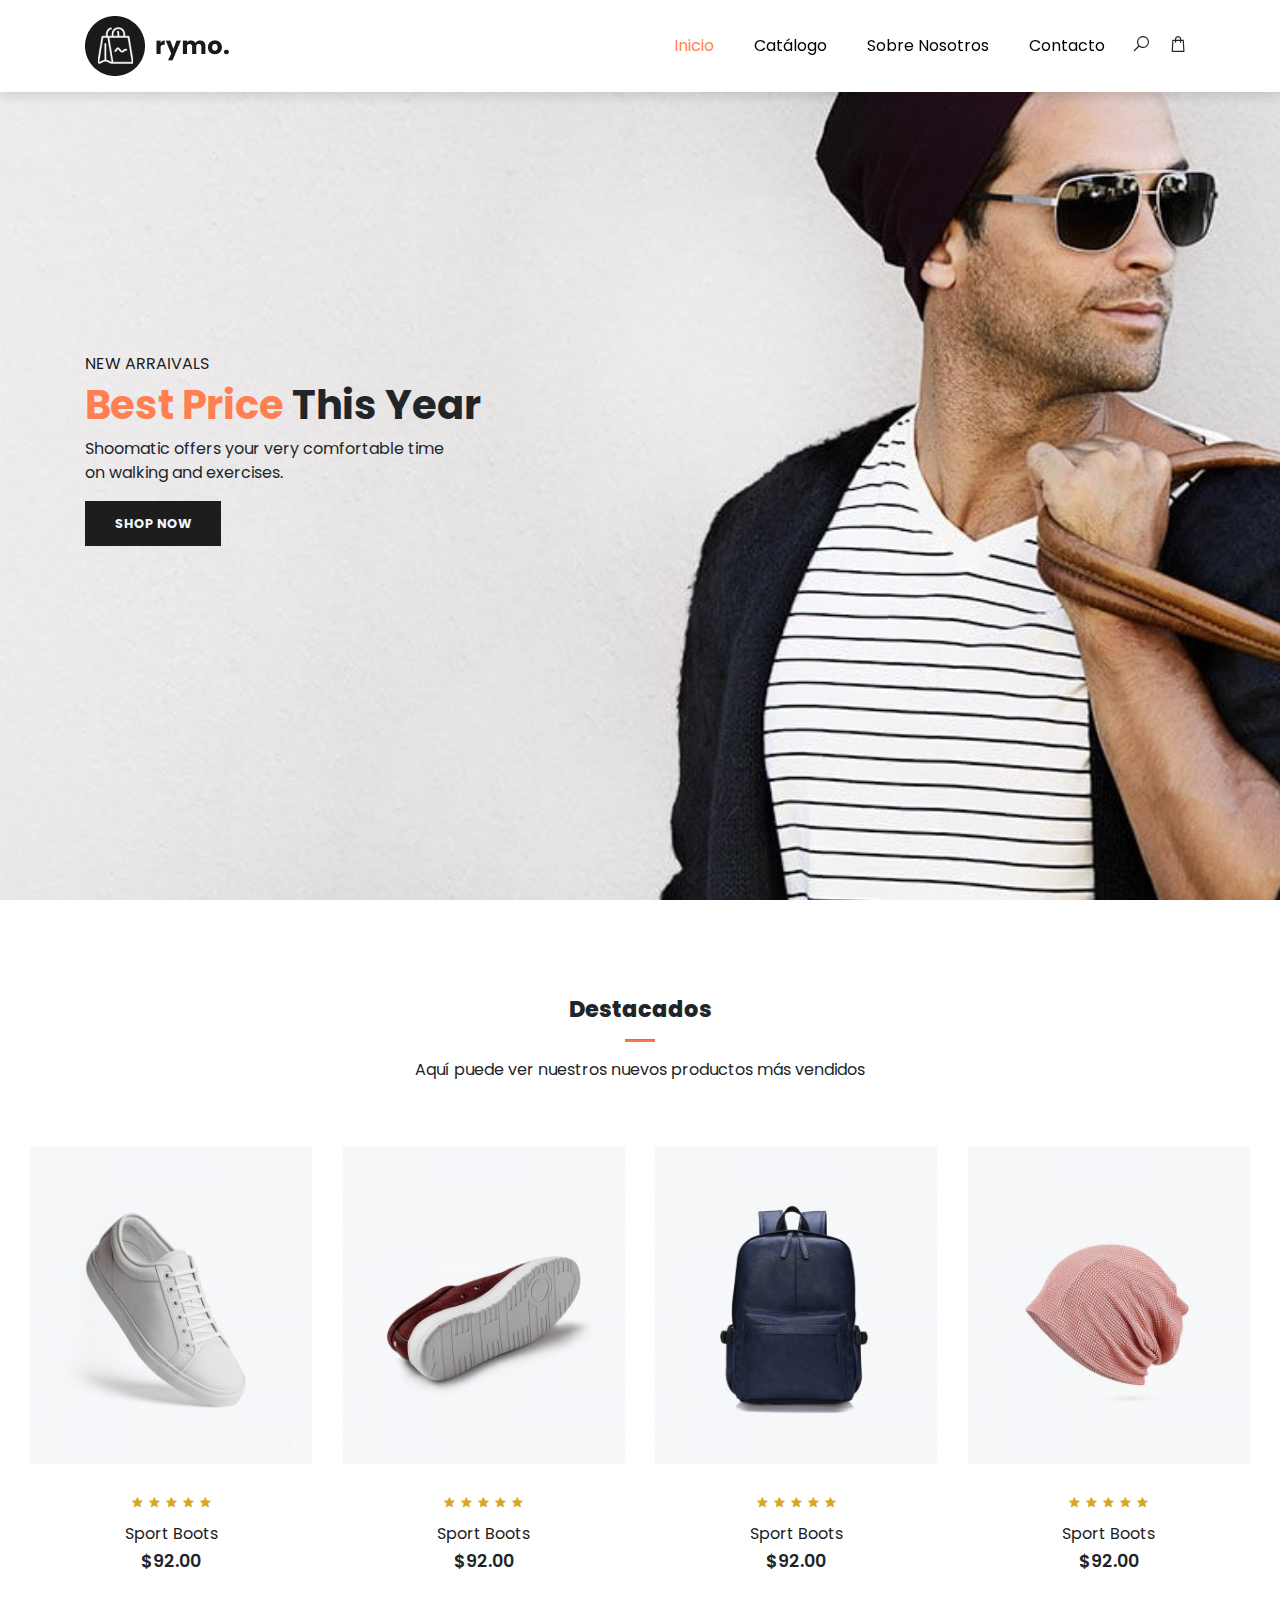
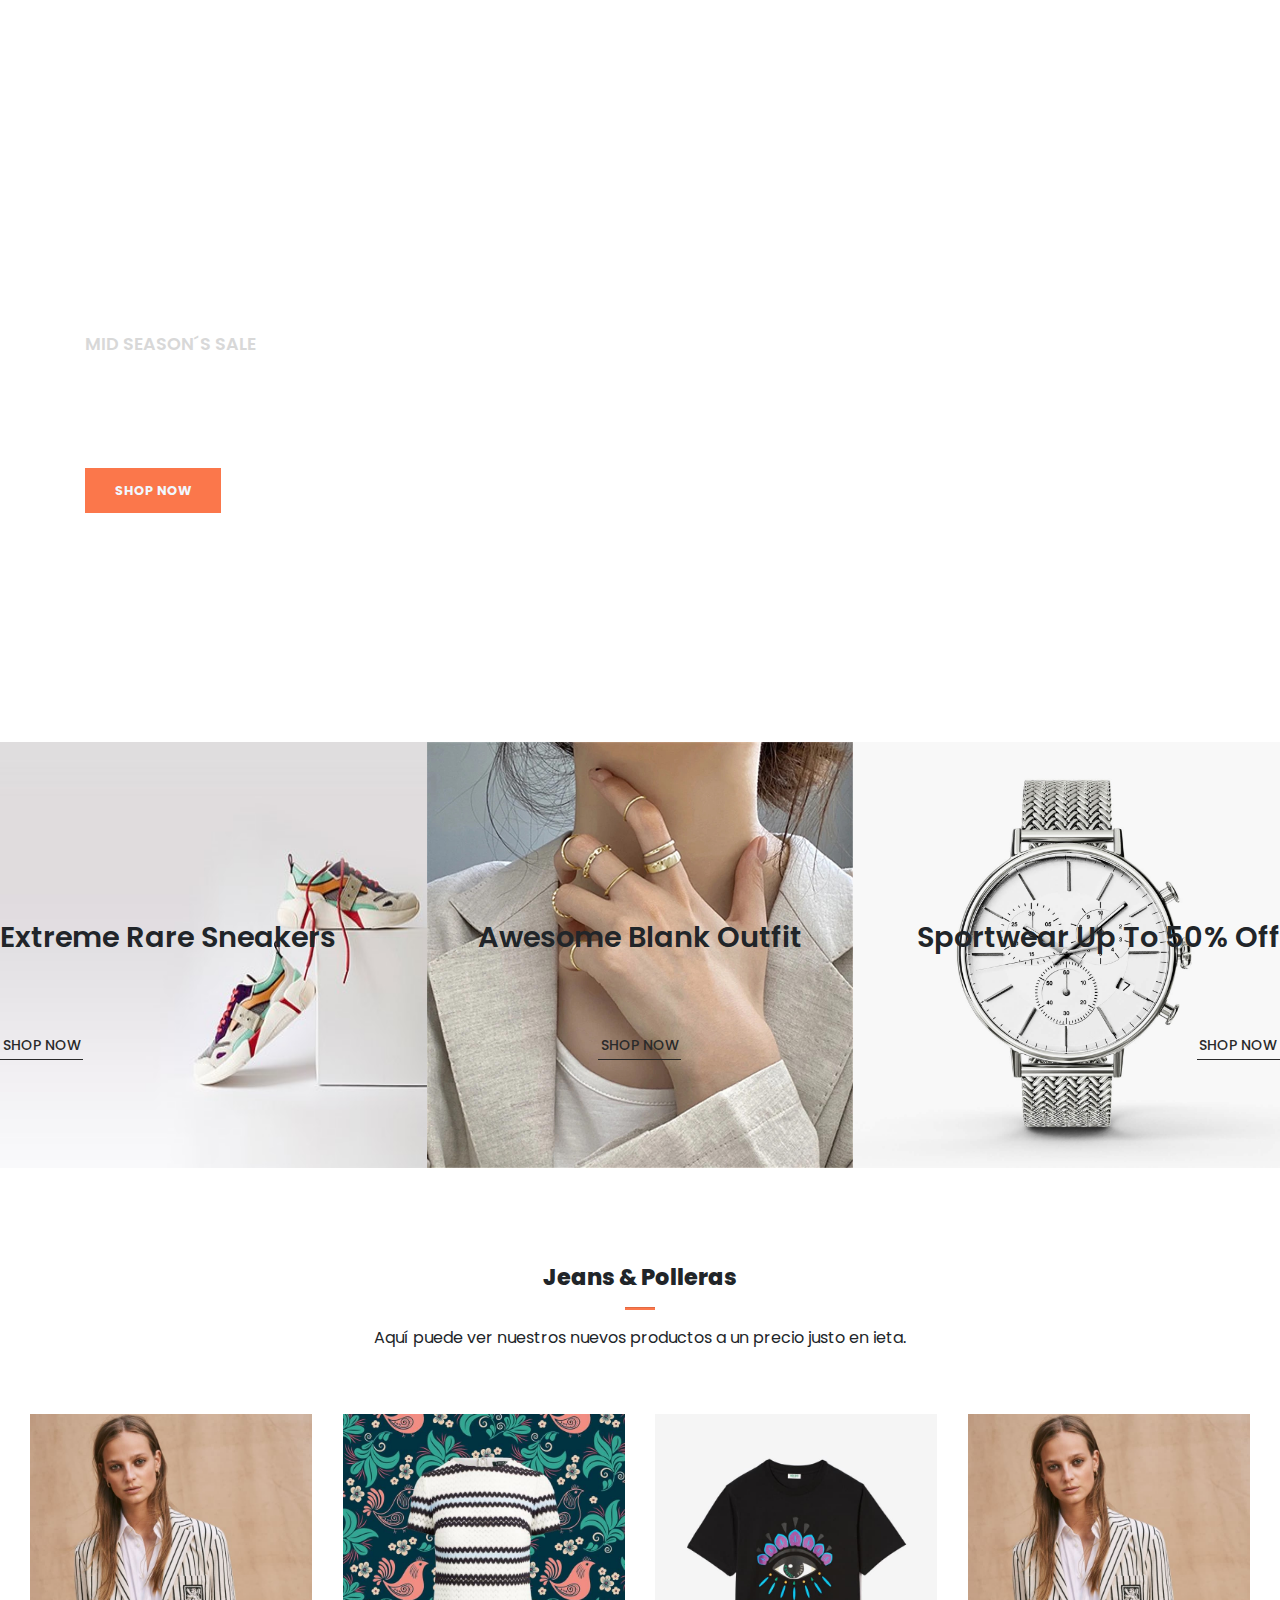
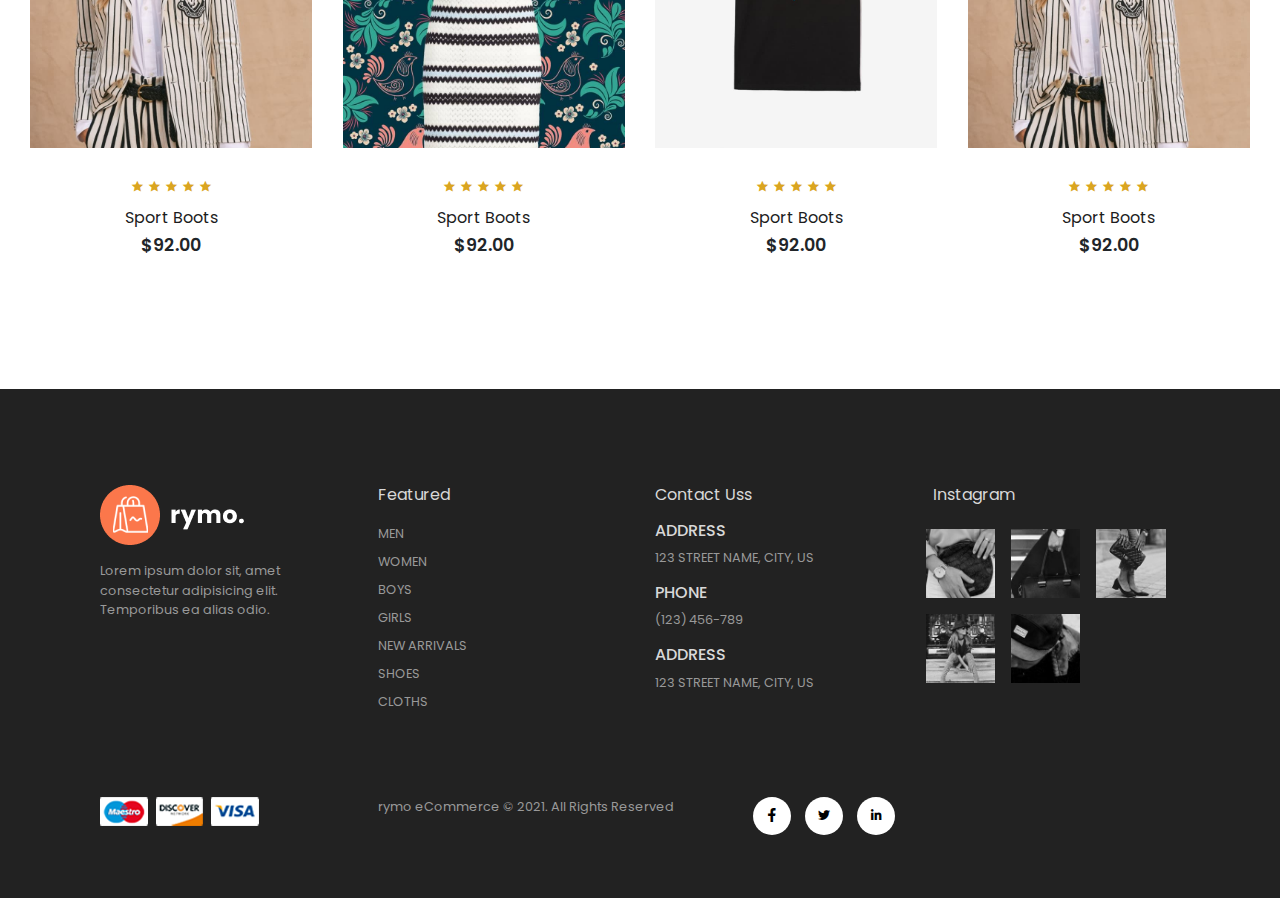
==== Maquetas/maqueta definitiva/index.html @ 1584f7a7 "Maqueta Final (Primera Parte)" ====
<!DOCTYPE html>
<html lang="en">

<head>
    <meta charset="UTF-8">
    <meta http-equiv="X-UA-Compatible" content="IE=edge">
    <meta name="viewport" content="width=device-width, initial-scale=1.0">
    <title>Document</title>

    <!-- Bootstrap -->
    <link rel="stylesheet" href="css/bootstrap.min.css">
    <!-- Iconos -->
    <link rel="stylesheet" href="css/line-awesome.min.css">
    <!-- Css -->
    <link rel="stylesheet" href="css/style.css">

</head>

<body>

    <!-- Navigation -->
    <nav class="navbar navbar-expand-lg navbar-light bg-white py-3 fixed-top">

        <div class="container">

            <img src="img/logo1.png" alt="">

            <button class="navbar-toggler" type="button" data-bs-toggle="collapse"
                data-bs-target="#navbarSupportedContent" aria-controls="navbarSupportedContent" aria-expanded="false"
                aria-label="Toggle navigation">
                <span><i id="bar" class="las la-bars"></i></span>
            </button>

            <div class="collapse navbar-collapse" id="navbarSupportedContent">

                <ul class="navbar-nav ml-auto">

                    <li class="nav-item">
                        <a class="nav-link active" href="#">Inicio</a>
                    </li>
                    <li class="nav-item">
                        <a class="nav-link" href="secciones/shop.html">Catálogo</a>
                    </li>
                    <li class="nav-item">
                        <a class="nav-link" href="#">Sobre Nosotros</a>
                    </li>
                    <li class="nav-item">
                        <a class="nav-link" href="#">Contacto</a>
                    </li>
                    <li class="nav-item">
                        <i class="las la-search"></i>
                        <i class="las la-shopping-bag"></i>
                    </li>

                </ul>
                    
            </div>
            
        </div>

    </nav>

    <section id="home">

        <div class="container">

            <h5>NEW ARRAIVALS</h5>
            <h1><span>Best Price</span> This Year</h1>
            <p>Shoomatic offers your very comfortable time<br>on walking and exercises.</p>
            <button>Shop Now</button>

        </div>

    </section>

    <!-- <section id="brand" class="container">

        <div class="row m-0 py-5">

            <img class="img-fluid col-lg-2 col-md-4 col-6" src="img/brand/1.png" alt="">
            <img class="img-fluid col-lg-2 col-md-4 col-6" src="img/brand/2.png" alt="">
            <img class="img-fluid col-lg-2 col-md-4 col-6" src="img/brand/3.png" alt="">
            <img class="img-fluid col-lg-2 col-md-4 col-6" src="img/brand/4.png" alt="">
            <img class="img-fluid col-lg-2 col-md-4 col-6" src="img/brand/5.png" alt="">
            <img class="img-fluid col-lg-2 col-md-4 col-6" src="img/brand/6.png" alt="">

        </div>

    </section> -->

    
    <section id="featured" class="my-5 pb-5"> 

        <div class="container text-center mt-5 py-5">

            <h3>Destacados</h3>
            <hr class="mx-auto">
            <p>Aquí puede ver nuestros nuevos productos más vendidos</p>

        </div>

        <div class="row mx-auto container-fluid">

            <div class="product text-center col-lg-3 col-md-4 col-12">

                <img class="img-fluid mb-3" src="img/featured/1.jpg" alt="">

                <div class="star">

                    <i class="las la-star"></i>
                    <i class="las la-star"></i>
                    <i class="las la-star"></i>
                    <i class="las la-star"></i>
                    <i class="las la-star"></i>

                </div>

                <h5 class="p-name">Sport Boots</h5>
                <h4 class="p-price">$92.00</h4>
                <button class="buy-btn">Buy Now</button>

            </div>

            <div class="product text-center col-lg-3 col-md-4 col-12">

                <img class="img-fluid mb-3" src="img/featured/2.jpg" alt="">

                <div class="star">

                    <i class="las la-star"></i>
                    <i class="las la-star"></i>
                    <i class="las la-star"></i>
                    <i class="las la-star"></i>
                    <i class="las la-star"></i>

                </div>

                <h5 class="p-name">Sport Boots</h5>
                <h4 class="p-price">$92.00</h4>
                <button class="buy-btn">Buy Now</button>

            </div>

            <div class="product text-center col-lg-3 col-md-4 col-12">

                <img class="img-fluid mb-3" src="img/featured/3.jpg" alt="">

                <div class="star">

                    <i class="las la-star"></i>
                    <i class="las la-star"></i>
                    <i class="las la-star"></i>
                    <i class="las la-star"></i>
                    <i class="las la-star"></i>

                </div>

                <h5 class="p-name">Sport Boots</h5>
                <h4 class="p-price">$92.00</h4>
                <button class="buy-btn">Buy Now</button>

            </div>

            <div class="product text-center col-lg-3 col-md-4 col-12">

                <img class="img-fluid mb-3" src="img/featured/4.jpg" alt="">

                <div class="star">

                    <i class="las la-star"></i>
                    <i class="las la-star"></i>
                    <i class="las la-star"></i>
                    <i class="las la-star"></i>
                    <i class="las la-star"></i>

                </div>

                <h5 class="p-name">Sport Boots</h5>
                <h4 class="p-price">$92.00</h4>
                <button class="buy-btn">Buy Now</button>

            </div>

        </div>

    </section>

    <section id="banner" class="my-5 py-5">

        <div class="container">

            <h4>MID SEASON´S SALE</h4>
            <h1>Autumn Colleciton <br> UP TO 20% OFF</h1>
            <button class="text-uppercase">Shop Now</button>

        </div>

    </section>

    <section id="new" class="w-100">

        <div class="row p-0 m-0">

            <div class="one col-lg-4 col-md-12 col-12 p-0">

                <img class="img-fluid" src="img/new/1.jpg" alt="">

                <div class="details">

                    <h2>Extreme Rare Sneakers</h2>
                    <button class="text-uppercase">Shop now</button>

                </div>

            </div>

            <div class="one col-lg-4 col-md-12 col-12 p-0">

                <img class="img-fluid" src="img/new/5.jpg" alt="">

                <div class="details">

                    <h2>Awesome Blank Outfit</h2>
                    <button class="text-uppercase">Shop now</button>

                </div>

            </div>

            <div class="one col-lg-4 col-md-12 col-12 p-0">

                <img class="img-fluid" src="img/new/3.jpg" alt="">

                <div class="details">

                    <h2>Sportwear Up To 50% Off</h2>
                    <button class="text-uppercase">Shop now</button>

                </div>

            </div>

        </div>

    </section> 

    <section id="clothes" class="my-5"> 

        <div class="container text-center mt-5 py-5">

            <h3>Jeans & Polleras</h3>
            <hr class="mx-auto">
            <p>Aquí puede ver nuestros nuevos productos a un precio justo en ieta.</p>

        </div>

        <div class="row mx-auto container-fluid">

            <div class="product text-center col-lg-3 col-md-4 col-12">

                <img class="img-fluid mb-3" src="img/clothes/1.jpg" alt="">

                <div class="star">

                    <i class="las la-star"></i>
                    <i class="las la-star"></i>
                    <i class="las la-star"></i>
                    <i class="las la-star"></i>
                    <i class="las la-star"></i>

                </div>

                <h5 class="p-name">Sport Boots</h5>
                <h4 class="p-price">$92.00</h4>
                <button class="buy-btn">Buy Now</button>

            </div>

            <div class="product text-center col-lg-3 col-md-4 col-12">

                <img class="img-fluid mb-3" src="img/clothes/2.jpg" alt="">

                <div class="star">

                    <i class="las la-star"></i>
                    <i class="las la-star"></i>
                    <i class="las la-star"></i>
                    <i class="las la-star"></i>
                    <i class="las la-star"></i>

                </div>

                <h5 class="p-name">Sport Boots</h5>
                <h4 class="p-price">$92.00</h4>
                <button class="buy-btn">Buy Now</button>

            </div>

            <div class="product text-center col-lg-3 col-md-4 col-12">

                <img class="img-fluid mb-3" src="img/clothes/3.jpg" alt="">

                <div class="star">

                    <i class="las la-star"></i>
                    <i class="las la-star"></i>
                    <i class="las la-star"></i>
                    <i class="las la-star"></i>
                    <i class="las la-star"></i>

                </div>

                <h5 class="p-name">Sport Boots</h5>
                <h4 class="p-price">$92.00</h4>
                <button class="buy-btn">Buy Now</button>

            </div>

            <div class="product text-center col-lg-3 col-md-4 col-12">

                <img class="img-fluid mb-3" src="img/clothes/1.jpg" alt="">

                <div class="star">

                    <i class="las la-star"></i>
                    <i class="las la-star"></i>
                    <i class="las la-star"></i>
                    <i class="las la-star"></i>
                    <i class="las la-star"></i>

                </div>

                <h5 class="p-name">Sport Boots</h5>
                <h4 class="p-price">$92.00</h4>
                <button class="buy-btn">Buy Now</button>

            </div>

        </div>

    </section>

    

    <!-- <section id="watches" class="my-5"> 

        <div class="container text-center mt-5 py-5">

            <h3>Best Watches</h3>
            <hr class="mx-auto">
            <p>Here you can check out our new products with fair price on rymo.</p>

        </div>

        <div class="row mx-auto container-fluid">

            <div class="product text-center col-lg-3 col-md-4 col-12">

                <img class="img-fluid mb-3" src="img/watches/1.jpg" alt="">

                <div class="star">

                    <i class="las la-star"></i>
                    <i class="las la-star"></i>
                    <i class="las la-star"></i>
                    <i class="las la-star"></i>
                    <i class="las la-star"></i>

                </div>

                <h5 class="p-name">Sport Boots</h5>
                <h4 class="p-price">$92.00</h4>
                <button class="buy-btn">Buy Now</button>

            </div>

            <div class="product text-center col-lg-3 col-md-4 col-12">

                <img class="img-fluid mb-3" src="img/watches/2.jpg" alt="">

                <div class="star">

                    <i class="las la-star"></i>
                    <i class="las la-star"></i>
                    <i class="las la-star"></i>
                    <i class="las la-star"></i>
                    <i class="las la-star"></i>

                </div>

                <h5 class="p-name">Sport Boots</h5>
                <h4 class="p-price">$92.00</h4>
                <button class="buy-btn">Buy Now</button>

            </div>

            <div class="product text-center col-lg-3 col-md-4 col-12">

                <img class="img-fluid mb-3" src="img/watches/3.jpg" alt="">

                <div class="star">

                    <i class="las la-star"></i>
                    <i class="las la-star"></i>
                    <i class="las la-star"></i>
                    <i class="las la-star"></i>
                    <i class="las la-star"></i>

                </div>

                <h5 class="p-name">Sport Boots</h5>
                <h4 class="p-price">$92.00</h4>
                <button class="buy-btn">Buy Now</button>

            </div>

            <div class="product text-center col-lg-3 col-md-4 col-12">

                <img class="img-fluid mb-3" src="img/watches/4.jpg" alt="">

                <div class="star">

                    <i class="las la-star"></i>
                    <i class="las la-star"></i>
                    <i class="las la-star"></i>
                    <i class="las la-star"></i>
                    <i class="las la-star"></i>

                </div>

                <h5 class="p-name">Sport Boots</h5>
                <h4 class="p-price">$92.00</h4>
                <button class="buy-btn">Buy Now</button>

            </div>

        </div>

    </section> -->

    <!-- <section id="shoes" class="my-5 pb-5"> 

        <div class="container text-center mt-5 py-5">

            <h3>Running Shoes</h3>
            <hr class="mx-auto">
            <p>Here you can check out our new products with fair price on rymo.</p>

        </div>

        <div class="row mx-auto container-fluid">

            <div class="product text-center col-lg-3 col-md-4 col-12">

                <img class="img-fluid mb-3" src="img/shoes/8.jpg" alt="">

                <div class="star">

                    <i class="las la-star"></i>
                    <i class="las la-star"></i>
                    <i class="las la-star"></i>
                    <i class="las la-star"></i>
                    <i class="las la-star"></i>

                </div>

                <h5 class="p-name">Sport Boots</h5>
                <h4 class="p-price">$92.00</h4>
                <button class="buy-btn">Buy Now</button>

            </div>

            <div class="product text-center col-lg-3 col-md-4 col-12">

                <img class="img-fluid mb-3" src="img/shoes/7.jpg" alt="">

                <div class="star">

                    <i class="las la-star"></i>
                    <i class="las la-star"></i>
                    <i class="las la-star"></i>
                    <i class="las la-star"></i>
                    <i class="las la-star"></i>

                </div>

                <h5 class="p-name">Sport Boots</h5>
                <h4 class="p-price">$92.00</h4>
                <button class="buy-btn">Buy Now</button>

            </div>

            <div class="product text-center col-lg-3 col-md-4 col-12">

                <img class="img-fluid mb-3" src="img/shoes/6.jpg" alt="">

                <div class="star">

                    <i class="las la-star"></i>
                    <i class="las la-star"></i>
                    <i class="las la-star"></i>
                    <i class="las la-star"></i>
                    <i class="las la-star"></i>

                </div>

                <h5 class="p-name">Sport Boots</h5>
                <h4 class="p-price">$92.00</h4>
                <button class="buy-btn">Buy Now</button>

            </div>

            <div class="product text-center col-lg-3 col-md-4 col-12">

                <img class="img-fluid mb-3" src="img/shoes/5.jpg" alt="">

                <div class="star">

                    <i class="las la-star"></i>
                    <i class="las la-star"></i>
                    <i class="las la-star"></i>
                    <i class="las la-star"></i>
                    <i class="las la-star"></i>

                </div>

                <h5 class="p-name">Sport Boots</h5>
                <h4 class="p-price">$92.00</h4>
                <button class="buy-btn">Buy Now</button>

            </div>

        </div>

    </section> -->

    <footer class="mt-5 py-5">

        <div class="row container mx-auto pt-5">

            <div class="footer-one col-lg-3 col-md-6 col-12">

                <img src="img/logo2.png" alt="">

                <p class="pt-3">Lorem ipsum dolor sit, amet consectetur adipisicing elit. Temporibus ea alias odio.</p>

            </div>

            <div class="footer-one col-lg-3 col-md-6 col-12 mb-3">

                <h5 class="pb-2">Featured</h5>

                <ul class="text-uppercase list-unstyled">

                    <li><a href="#">men</a></li>
                    <li><a href="#">women</a></li>
                    <li><a href="#">boys</a></li>
                    <li><a href="#">girls</a></li>
                    <li><a href="#">new arrivals</a></li>
                    <li><a href="#">shoes</a></li>
                    <li><a href="#">cloths</a></li>

                </ul>

            </div>

            <div class="footer-one col-lg-3 col-md-6 col-12 mb-3">

                <h5 class="pb-2">Contact Uss</h5>

                <div>
                    <h6 class="text-uppercase">Address</h6>
                    <p>123 STREET NAME, CITY, US</p>
                </div>

                <div>
                    <h6 class="text-uppercase">Phone</h6>
                    <p>(123) 456-789</p>
                </div>

                <div>
                    <h6 class="text-uppercase">Address</h6>
                    <p>123 STREET NAME, CITY, US</p>
                </div>

            </div>

            <div class="footer-one col-lg-3 col-md-6 col-12 mb-3">

                <h5 class="pb-2">Instagram</h5>

                <div class="row">

                    <img class="img-fluid w-25 h-100 m-2" src="img/insta/1.jpg" alt="">
                    <img class="img-fluid w-25 h-100 m-2" src="img/insta/2.jpg" alt="">
                    <img class="img-fluid w-25 h-100 m-2" src="img/insta/3.jpg" alt="">
                    <img class="img-fluid w-25 h-100 m-2" src="img/insta/4.jpg" alt="">
                    <img class="img-fluid w-25 h-100 m-2" src="img/insta/5.jpg" alt="">

                </div>

            </div>

        </div>

        <div class="copyright mt-5">

            <div class="row container mx-auto">

                <div class="col-lg-3 col-md-6 col-12 mb-4">
                    <img src="img/payment.png" alt="">
                </div>
                <div class="col-lg-4 col-md-6 col-12 text-nowrap mb-2">
                    <p>rymo eCommerce © 2021. All Rights Reserved</p>
                </div>
                <div class="col-lg-4 col-md-6 col-12">
                    <a href="#"><i class="lab la-facebook-f"></i></a>
                    <a href="#"><i class="lab la-twitter"></i></a>
                    <a href="#"><i class="lab la-linkedin-in"></i></a>
                </div>

            </div>

        </div>

    </footer>


    <!-- Bootstrap -->
    <script src="js/bootstrap.bundle.min.js"></script>
    <!-- Bootstrap 4 -->
    <!-- <script src="https://cdn.jsdelivr.net/npm/bootstrap@4.1.3/dist/js/bootstrap.min.js" integrity="sha384-ChfqqxuZUCnJSK3+MXmPNIyE6ZbWh2IMqE241rYiqJxyMiZ6OW/JmZQ5stwEULTy" crossorigin="anonymous"></script> -->

</body>

</html>
---- Maquetas/maqueta definitiva/css/line-awesome.min.css ----
.la,.lab,.lad,.lal,.lar,.las{-moz-osx-font-smoothing:grayscale;-webkit-font-smoothing:antialiased;display:inline-block;font-style:normal;font-variant:normal;text-rendering:auto;line-height:1}.la-lg{font-size:1.33333em;line-height:.75em;vertical-align:-.0667em}.la-xs{font-size:.75em}.la-sm{font-size:.875em}.la-1x{font-size:1em}.la-2x{font-size:2em}.la-3x{font-size:3em}.la-4x{font-size:4em}.la-5x{font-size:5em}.la-6x{font-size:6em}.la-7x{font-size:7em}.la-8x{font-size:8em}.la-9x{font-size:9em}.la-10x{font-size:10em}.la-fw{text-align:center;width:1.25em}.la-ul{list-style-type:none;margin-left:2.5em;padding-left:0}.la-ul>li{position:relative}.la-li{left:-2em;position:absolute;text-align:center;width:2em;line-height:inherit}.la-border{border:solid .08em #eee;border-radius:.1em;padding:.2em .25em .15em}.la-pull-left{float:left}.la-pull-right{float:right}.la.la-pull-left,.lab.la-pull-left,.lal.la-pull-left,.lar.la-pull-left,.las.la-pull-left{margin-right:.3em}.la.la-pull-right,.lab.la-pull-right,.lal.la-pull-right,.lar.la-pull-right,.las.la-pull-right{margin-left:.3em}.la-spin{-webkit-animation:la-spin 2s infinite linear;animation:la-spin 2s infinite linear}.la-pulse{-webkit-animation:la-spin 1s infinite steps(8);animation:la-spin 1s infinite steps(8)}@-webkit-keyframes la-spin{0%{-webkit-transform:rotate(0);transform:rotate(0)}100%{-webkit-transform:rotate(360deg);transform:rotate(360deg)}}@keyframes la-spin{0%{-webkit-transform:rotate(0);transform:rotate(0)}100%{-webkit-transform:rotate(360deg);transform:rotate(360deg)}}.la-rotate-90{-webkit-transform:rotate(90deg);transform:rotate(90deg)}.la-rotate-180{-webkit-transform:rotate(180deg);transform:rotate(180deg)}.la-rotate-270{-webkit-transform:rotate(270deg);transform:rotate(270deg)}.la-flip-horizontal{-webkit-transform:scale(-1,1);transform:scale(-1,1)}.la-flip-vertical{-webkit-transform:scale(1,-1);transform:scale(1,-1)}.la-flip-both,.la-flip-horizontal.la-flip-vertical{-webkit-transform:scale(-1,-1);transform:scale(-1,-1)}:root .la-flip-both,:root .la-flip-horizontal,:root .la-flip-vertical,:root .la-rotate-180,:root .la-rotate-270,:root .la-rotate-90{-webkit-filter:none;filter:none}.la-stack{display:inline-block;height:2em;line-height:2em;position:relative;vertical-align:middle;width:2.5em}.la-stack-1x,.la-stack-2x{left:0;position:absolute;text-align:center;width:100%}.la-stack-1x{line-height:inherit}.la-stack-2x{font-size:2em}.la-inverse{color:#fff}.la-500px:before{content:"\f26e"}.la-accessible-icon:before{content:"\f368"}.la-accusoft:before{content:"\f369"}.la-acquisitions-incorporated:before{content:"\f6af"}.la-ad:before{content:"\f641"}.la-address-book:before{content:"\f2b9"}.la-address-card:before{content:"\f2bb"}.la-adjust:before{content:"\f042"}.la-adn:before{content:"\f170"}.la-adobe:before{content:"\f778"}.la-adversal:before{content:"\f36a"}.la-affiliatetheme:before{content:"\f36b"}.la-air-freshener:before{content:"\f5d0"}.la-airbnb:before{content:"\f834"}.la-algolia:before{content:"\f36c"}.la-align-center:before{content:"\f037"}.la-align-justify:before{content:"\f039"}.la-align-left:before{content:"\f036"}.la-align-right:before{content:"\f038"}.la-alipay:before{content:"\f642"}.la-allergies:before{content:"\f461"}.la-amazon:before{content:"\f270"}.la-amazon-pay:before{content:"\f42c"}.la-ambulance:before{content:"\f0f9"}.la-american-sign-language-interpreting:before{content:"\f2a3"}.la-amilia:before{content:"\f36d"}.la-anchor:before{content:"\f13d"}.la-android:before{content:"\f17b"}.la-angellist:before{content:"\f209"}.la-angle-double-down:before{content:"\f103"}.la-angle-double-left:before{content:"\f100"}.la-angle-double-right:before{content:"\f101"}.la-angle-double-up:before{content:"\f102"}.la-angle-down:before{content:"\f107"}.la-angle-left:before{content:"\f104"}.la-angle-right:before{content:"\f105"}.la-angle-up:before{content:"\f106"}.la-angry:before{content:"\f556"}.la-angrycreative:before{content:"\f36e"}.la-angular:before{content:"\f420"}.la-ankh:before{content:"\f644"}.la-app-store:before{content:"\f36f"}.la-app-store-ios:before{content:"\f370"}.la-apper:before{content:"\f371"}.la-apple:before{content:"\f179"}.la-apple-alt:before{content:"\f5d1"}.la-apple-pay:before{content:"\f415"}.la-archive:before{content:"\f187"}.la-archway:before{content:"\f557"}.la-arrow-alt-circle-down:before{content:"\f358"}.la-arrow-alt-circle-left:before{content:"\f359"}.la-arrow-alt-circle-right:before{content:"\f35a"}.la-arrow-alt-circle-up:before{content:"\f35b"}.la-arrow-circle-down:before{content:"\f0ab"}.la-arrow-circle-left:before{content:"\f0a8"}.la-arrow-circle-right:before{content:"\f0a9"}.la-arrow-circle-up:before{content:"\f0aa"}.la-arrow-down:before{content:"\f063"}.la-arrow-left:before{content:"\f060"}.la-arrow-right:before{content:"\f061"}.la-arrow-up:before{content:"\f062"}.la-arrows-alt:before{content:"\f0b2"}.la-arrows-alt-h:before{content:"\f337"}.la-arrows-alt-v:before{content:"\f338"}.la-artstation:before{content:"\f77a"}.la-assistive-listening-systems:before{content:"\f2a2"}.la-asterisk:before{content:"\f069"}.la-asymmetrik:before{content:"\f372"}.la-at:before{content:"\f1fa"}.la-atlas:before{content:"\f558"}.la-atlassian:before{content:"\f77b"}.la-atom:before{content:"\f5d2"}.la-audible:before{content:"\f373"}.la-audio-description:before{content:"\f29e"}.la-autoprefixer:before{content:"\f41c"}.la-avianex:before{content:"\f374"}.la-aviato:before{content:"\f421"}.la-award:before{content:"\f559"}.la-aws:before{content:"\f375"}.la-baby:before{content:"\f77c"}.la-baby-carriage:before{content:"\f77d"}.la-backspace:before{content:"\f55a"}.la-backward:before{content:"\f04a"}.la-bacon:before{content:"\f7e5"}.la-balance-scale:before{content:"\f24e"}.la-balance-scale-left:before{content:"\f515"}.la-balance-scale-right:before{content:"\f516"}.la-ban:before{content:"\f05e"}.la-band-aid:before{content:"\f462"}.la-bandcamp:before{content:"\f2d5"}.la-barcode:before{content:"\f02a"}.la-bars:before{content:"\f0c9"}.la-baseball-ball:before{content:"\f433"}.la-basketball-ball:before{content:"\f434"}.la-bath:before{content:"\f2cd"}.la-battery-empty:before{content:"\f244"}.la-battery-full:before{content:"\f240"}.la-battery-half:before{content:"\f242"}.la-battery-quarter:before{content:"\f243"}.la-battery-three-quarters:before{content:"\f241"}.la-battle-net:before{content:"\f835"}.la-bed:before{content:"\f236"}.la-beer:before{content:"\f0fc"}.la-behance:before{content:"\f1b4"}.la-behance-square:before{content:"\f1b5"}.la-bell:before{content:"\f0f3"}.la-bell-slash:before{content:"\f1f6"}.la-bezier-curve:before{content:"\f55b"}.la-bible:before{content:"\f647"}.la-bicycle:before{content:"\f206"}.la-biking:before{content:"\f84a"}.la-bimobject:before{content:"\f378"}.la-binoculars:before{content:"\f1e5"}.la-biohazard:before{content:"\f780"}.la-birthday-cake:before{content:"\f1fd"}.la-bitbucket:before{content:"\f171"}.la-bitcoin:before{content:"\f379"}.la-bity:before{content:"\f37a"}.la-black-tie:before{content:"\f27e"}.la-blackberry:before{content:"\f37b"}.la-blender:before{content:"\f517"}.la-blender-phone:before{content:"\f6b6"}.la-blind:before{content:"\f29d"}.la-blog:before{content:"\f781"}.la-blogger:before{content:"\f37c"}.la-blogger-b:before{content:"\f37d"}.la-bluetooth:before{content:"\f293"}.la-bluetooth-b:before{content:"\f294"}.la-bold:before{content:"\f032"}.la-bolt:before{content:"\f0e7"}.la-bomb:before{content:"\f1e2"}.la-bone:before{content:"\f5d7"}.la-bong:before{content:"\f55c"}.la-book:before{content:"\f02d"}.la-book-dead:before{content:"\f6b7"}.la-book-medical:before{content:"\f7e6"}.la-book-open:before{content:"\f518"}.la-book-reader:before{content:"\f5da"}.la-bookmark:before{content:"\f02e"}.la-bootstrap:before{content:"\f836"}.la-border-all:before{content:"\f84c"}.la-border-none:before{content:"\f850"}.la-border-style:before{content:"\f853"}.la-bowling-ball:before{content:"\f436"}.la-box:before{content:"\f466"}.la-box-open:before{content:"\f49e"}.la-boxes:before{content:"\f468"}.la-braille:before{content:"\f2a1"}.la-brain:before{content:"\f5dc"}.la-bread-slice:before{content:"\f7ec"}.la-briefcase:before{content:"\f0b1"}.la-briefcase-medical:before{content:"\f469"}.la-broadcast-tower:before{content:"\f519"}.la-broom:before{content:"\f51a"}.la-brush:before{content:"\f55d"}.la-btc:before{content:"\f15a"}.la-buffer:before{content:"\f837"}.la-bug:before{content:"\f188"}.la-building:before{content:"\f1ad"}.la-bullhorn:before{content:"\f0a1"}.la-bullseye:before{content:"\f140"}.la-burn:before{content:"\f46a"}.la-buromobelexperte:before{content:"\f37f"}.la-bus:before{content:"\f207"}.la-bus-alt:before{content:"\f55e"}.la-business-time:before{content:"\f64a"}.la-buy-n-large:before{content:"\f8a6"}.la-buysellads:before{content:"\f20d"}.la-calculator:before{content:"\f1ec"}.la-calendar:before{content:"\f133"}.la-calendar-alt:before{content:"\f073"}.la-calendar-check:before{content:"\f274"}.la-calendar-day:before{content:"\f783"}.la-calendar-minus:before{content:"\f272"}.la-calendar-plus:before{content:"\f271"}.la-calendar-times:before{content:"\f273"}.la-calendar-week:before{content:"\f784"}.la-camera:before{content:"\f030"}.la-camera-retro:before{content:"\f083"}.la-campground:before{content:"\f6bb"}.la-canadian-maple-leaf:before{content:"\f785"}.la-candy-cane:before{content:"\f786"}.la-cannabis:before{content:"\f55f"}.la-capsules:before{content:"\f46b"}.la-car:before{content:"\f1b9"}.la-car-alt:before{content:"\f5de"}.la-car-battery:before{content:"\f5df"}.la-car-crash:before{content:"\f5e1"}.la-car-side:before{content:"\f5e4"}.la-caret-down:before{content:"\f0d7"}.la-caret-left:before{content:"\f0d9"}.la-caret-right:before{content:"\f0da"}.la-caret-square-down:before{content:"\f150"}.la-caret-square-left:before{content:"\f191"}.la-caret-square-right:before{content:"\f152"}.la-caret-square-up:before{content:"\f151"}.la-caret-up:before{content:"\f0d8"}.la-carrot:before{content:"\f787"}.la-cart-arrow-down:before{content:"\f218"}.la-cart-plus:before{content:"\f217"}.la-cash-register:before{content:"\f788"}.la-cat:before{content:"\f6be"}.la-cc-amazon-pay:before{content:"\f42d"}.la-cc-amex:before{content:"\f1f3"}.la-cc-apple-pay:before{content:"\f416"}.la-cc-diners-club:before{content:"\f24c"}.la-cc-discover:before{content:"\f1f2"}.la-cc-jcb:before{content:"\f24b"}.la-cc-mastercard:before{content:"\f1f1"}.la-cc-paypal:before{content:"\f1f4"}.la-cc-stripe:before{content:"\f1f5"}.la-cc-visa:before{content:"\f1f0"}.la-centercode:before{content:"\f380"}.la-centos:before{content:"\f789"}.la-certificate:before{content:"\f0a3"}.la-chair:before{content:"\f6c0"}.la-chalkboard:before{content:"\f51b"}.la-chalkboard-teacher:before{content:"\f51c"}.la-charging-station:before{content:"\f5e7"}.la-chart-area:before{content:"\f1fe"}.la-chart-bar:before{content:"\f080"}.la-chart-line:before{content:"\f201"}.la-chart-pie:before{content:"\f200"}.la-check:before{content:"\f00c"}.la-check-circle:before{content:"\f058"}.la-check-double:before{content:"\f560"}.la-check-square:before{content:"\f14a"}.la-cheese:before{content:"\f7ef"}.la-chess:before{content:"\f439"}.la-chess-bishop:before{content:"\f43a"}.la-chess-board:before{content:"\f43c"}.la-chess-king:before{content:"\f43f"}.la-chess-knight:before{content:"\f441"}.la-chess-pawn:before{content:"\f443"}.la-chess-queen:before{content:"\f445"}.la-chess-rook:before{content:"\f447"}.la-chevron-circle-down:before{content:"\f13a"}.la-chevron-circle-left:before{content:"\f137"}.la-chevron-circle-right:before{content:"\f138"}.la-chevron-circle-up:before{content:"\f139"}.la-chevron-down:before{content:"\f078"}.la-chevron-left:before{content:"\f053"}.la-chevron-right:before{content:"\f054"}.la-chevron-up:before{content:"\f077"}.la-child:before{content:"\f1ae"}.la-chrome:before{content:"\f268"}.la-chromecast:before{content:"\f838"}.la-church:before{content:"\f51d"}.la-circle:before{content:"\f111"}.la-circle-notch:before{content:"\f1ce"}.la-city:before{content:"\f64f"}.la-clinic-medical:before{content:"\f7f2"}.la-clipboard:before{content:"\f328"}.la-clipboard-check:before{content:"\f46c"}.la-clipboard-list:before{content:"\f46d"}.la-clock:before{content:"\f017"}.la-clone:before{content:"\f24d"}.la-closed-captioning:before{content:"\f20a"}.la-cloud:before{content:"\f0c2"}.la-cloud-download-alt:before{content:"\f381"}.la-cloud-meatball:before{content:"\f73b"}.la-cloud-moon:before{content:"\f6c3"}.la-cloud-moon-rain:before{content:"\f73c"}.la-cloud-rain:before{content:"\f73d"}.la-cloud-showers-heavy:before{content:"\f740"}.la-cloud-sun:before{content:"\f6c4"}.la-cloud-sun-rain:before{content:"\f743"}.la-cloud-upload-alt:before{content:"\f382"}.la-cloudscale:before{content:"\f383"}.la-cloudsmith:before{content:"\f384"}.la-cloudversify:before{content:"\f385"}.la-cocktail:before{content:"\f561"}.la-code:before{content:"\f121"}.la-code-branch:before{content:"\f126"}.la-codepen:before{content:"\f1cb"}.la-codiepie:before{content:"\f284"}.la-coffee:before{content:"\f0f4"}.la-cog:before{content:"\f013"}.la-cogs:before{content:"\f085"}.la-coins:before{content:"\f51e"}.la-columns:before{content:"\f0db"}.la-comment:before{content:"\f075"}.la-comment-alt:before{content:"\f27a"}.la-comment-dollar:before{content:"\f651"}.la-comment-dots:before{content:"\f4ad"}.la-comment-medical:before{content:"\f7f5"}.la-comment-slash:before{content:"\f4b3"}.la-comments:before{content:"\f086"}.la-comments-dollar:before{content:"\f653"}.la-compact-disc:before{content:"\f51f"}.la-compass:before{content:"\f14e"}.la-compress:before{content:"\f066"}.la-compress-arrows-alt:before{content:"\f78c"}.la-concierge-bell:before{content:"\f562"}.la-confluence:before{content:"\f78d"}.la-connectdevelop:before{content:"\f20e"}.la-contao:before{content:"\f26d"}.la-cookie:before{content:"\f563"}.la-cookie-bite:before{content:"\f564"}.la-copy:before{content:"\f0c5"}.la-copyright:before{content:"\f1f9"}.la-cotton-bureau:before{content:"\f89e"}.la-couch:before{content:"\f4b8"}.la-cpanel:before{content:"\f388"}.la-creative-commons:before{content:"\f25e"}.la-creative-commons-by:before{content:"\f4e7"}.la-creative-commons-nc:before{content:"\f4e8"}.la-creative-commons-nc-eu:before{content:"\f4e9"}.la-creative-commons-nc-jp:before{content:"\f4ea"}.la-creative-commons-nd:before{content:"\f4eb"}.la-creative-commons-pd:before{content:"\f4ec"}.la-creative-commons-pd-alt:before{content:"\f4ed"}.la-creative-commons-remix:before{content:"\f4ee"}.la-creative-commons-sa:before{content:"\f4ef"}.la-creative-commons-sampling:before{content:"\f4f0"}.la-creative-commons-sampling-plus:before{content:"\f4f1"}.la-creative-commons-share:before{content:"\f4f2"}.la-creative-commons-zero:before{content:"\f4f3"}.la-credit-card:before{content:"\f09d"}.la-critical-role:before{content:"\f6c9"}.la-crop:before{content:"\f125"}.la-crop-alt:before{content:"\f565"}.la-cross:before{content:"\f654"}.la-crosshairs:before{content:"\f05b"}.la-crow:before{content:"\f520"}.la-crown:before{content:"\f521"}.la-crutch:before{content:"\f7f7"}.la-css3:before{content:"\f13c"}.la-css3-alt:before{content:"\f38b"}.la-cube:before{content:"\f1b2"}.la-cubes:before{content:"\f1b3"}.la-cut:before{content:"\f0c4"}.la-cuttlefish:before{content:"\f38c"}.la-d-and-d:before{content:"\f38d"}.la-d-and-d-beyond:before{content:"\f6ca"}.la-dashcube:before{content:"\f210"}.la-database:before{content:"\f1c0"}.la-deaf:before{content:"\f2a4"}.la-delicious:before{content:"\f1a5"}.la-democrat:before{content:"\f747"}.la-deploydog:before{content:"\f38e"}.la-deskpro:before{content:"\f38f"}.la-desktop:before{content:"\f108"}.la-dev:before{content:"\f6cc"}.la-deviantart:before{content:"\f1bd"}.la-dharmachakra:before{content:"\f655"}.la-dhl:before{content:"\f790"}.la-diagnoses:before{content:"\f470"}.la-diaspora:before{content:"\f791"}.la-dice:before{content:"\f522"}.la-dice-d20:before{content:"\f6cf"}.la-dice-d6:before{content:"\f6d1"}.la-dice-five:before{content:"\f523"}.la-dice-four:before{content:"\f524"}.la-dice-one:before{content:"\f525"}.la-dice-six:before{content:"\f526"}.la-dice-three:before{content:"\f527"}.la-dice-two:before{content:"\f528"}.la-digg:before{content:"\f1a6"}.la-digital-ocean:before{content:"\f391"}.la-digital-tachograph:before{content:"\f566"}.la-directions:before{content:"\f5eb"}.la-discord:before{content:"\f392"}.la-discourse:before{content:"\f393"}.la-divide:before{content:"\f529"}.la-dizzy:before{content:"\f567"}.la-dna:before{content:"\f471"}.la-dochub:before{content:"\f394"}.la-docker:before{content:"\f395"}.la-dog:before{content:"\f6d3"}.la-dollar-sign:before{content:"\f155"}.la-dolly:before{content:"\f472"}.la-dolly-flatbed:before{content:"\f474"}.la-donate:before{content:"\f4b9"}.la-door-closed:before{content:"\f52a"}.la-door-open:before{content:"\f52b"}.la-dot-circle:before{content:"\f192"}.la-dove:before{content:"\f4ba"}.la-download:before{content:"\f019"}.la-draft2digital:before{content:"\f396"}.la-drafting-compass:before{content:"\f568"}.la-dragon:before{content:"\f6d5"}.la-draw-polygon:before{content:"\f5ee"}.la-dribbble:before{content:"\f17d"}.la-dribbble-square:before{content:"\f397"}.la-dropbox:before{content:"\f16b"}.la-drum:before{content:"\f569"}.la-drum-steelpan:before{content:"\f56a"}.la-drumstick-bite:before{content:"\f6d7"}.la-drupal:before{content:"\f1a9"}.la-dumbbell:before{content:"\f44b"}.la-dumpster:before{content:"\f793"}.la-dumpster-fire:before{content:"\f794"}.la-dungeon:before{content:"\f6d9"}.la-dyalog:before{content:"\f399"}.la-earlybirds:before{content:"\f39a"}.la-ebay:before{content:"\f4f4"}.la-edge:before{content:"\f282"}.la-edit:before{content:"\f044"}.la-egg:before{content:"\f7fb"}.la-eject:before{content:"\f052"}.la-elementor:before{content:"\f430"}.la-ellipsis-h:before{content:"\f141"}.la-ellipsis-v:before{content:"\f142"}.la-ello:before{content:"\f5f1"}.la-ember:before{content:"\f423"}.la-empire:before{content:"\f1d1"}.la-envelope:before{content:"\f0e0"}.la-envelope-open:before{content:"\f2b6"}.la-envelope-open-text:before{content:"\f658"}.la-envelope-square:before{content:"\f199"}.la-envira:before{content:"\f299"}.la-equals:before{content:"\f52c"}.la-eraser:before{content:"\f12d"}.la-erlang:before{content:"\f39d"}.la-ethereum:before{content:"\f42e"}.la-ethernet:before{content:"\f796"}.la-etsy:before{content:"\f2d7"}.la-euro-sign:before{content:"\f153"}.la-evernote:before{content:"\f839"}.la-exchange-alt:before{content:"\f362"}.la-exclamation:before{content:"\f12a"}.la-exclamation-circle:before{content:"\f06a"}.la-exclamation-triangle:before{content:"\f071"}.la-expand:before{content:"\f065"}.la-expand-arrows-alt:before{content:"\f31e"}.la-expeditedssl:before{content:"\f23e"}.la-external-link-alt:before{content:"\f35d"}.la-external-link-square-alt:before{content:"\f360"}.la-eye:before{content:"\f06e"}.la-eye-dropper:before{content:"\f1fb"}.la-eye-slash:before{content:"\f070"}.la-facebook:before{content:"\f09a"}.la-facebook-f:before{content:"\f39e"}.la-facebook-messenger:before{content:"\f39f"}.la-facebook-square:before{content:"\f082"}.la-fan:before{content:"\f863"}.la-fantasy-flight-games:before{content:"\f6dc"}.la-fast-backward:before{content:"\f049"}.la-fast-forward:before{content:"\f050"}.la-fax:before{content:"\f1ac"}.la-feather:before{content:"\f52d"}.la-feather-alt:before{content:"\f56b"}.la-fedex:before{content:"\f797"}.la-fedora:before{content:"\f798"}.la-female:before{content:"\f182"}.la-fighter-jet:before{content:"\f0fb"}.la-figma:before{content:"\f799"}.la-file:before{content:"\f15b"}.la-file-alt:before{content:"\f15c"}.la-file-archive:before{content:"\f1c6"}.la-file-audio:before{content:"\f1c7"}.la-file-code:before{content:"\f1c9"}.la-file-contract:before{content:"\f56c"}.la-file-csv:before{content:"\f6dd"}.la-file-download:before{content:"\f56d"}.la-file-excel:before{content:"\f1c3"}.la-file-export:before{content:"\f56e"}.la-file-image:before{content:"\f1c5"}.la-file-import:before{content:"\f56f"}.la-file-invoice:before{content:"\f570"}.la-file-invoice-dollar:before{content:"\f571"}.la-file-medical:before{content:"\f477"}.la-file-medical-alt:before{content:"\f478"}.la-file-pdf:before{content:"\f1c1"}.la-file-powerpoint:before{content:"\f1c4"}.la-file-prescription:before{content:"\f572"}.la-file-signature:before{content:"\f573"}.la-file-upload:before{content:"\f574"}.la-file-video:before{content:"\f1c8"}.la-file-word:before{content:"\f1c2"}.la-fill:before{content:"\f575"}.la-fill-drip:before{content:"\f576"}.la-film:before{content:"\f008"}.la-filter:before{content:"\f0b0"}.la-fingerprint:before{content:"\f577"}.la-fire:before{content:"\f06d"}.la-fire-alt:before{content:"\f7e4"}.la-fire-extinguisher:before{content:"\f134"}.la-firefox:before{content:"\f269"}.la-first-aid:before{content:"\f479"}.la-first-order:before{content:"\f2b0"}.la-first-order-alt:before{content:"\f50a"}.la-firstdraft:before{content:"\f3a1"}.la-fish:before{content:"\f578"}.la-fist-raised:before{content:"\f6de"}.la-flag:before{content:"\f024"}.la-flag-checkered:before{content:"\f11e"}.la-flag-usa:before{content:"\f74d"}.la-flask:before{content:"\f0c3"}.la-flickr:before{content:"\f16e"}.la-flipboard:before{content:"\f44d"}.la-flushed:before{content:"\f579"}.la-fly:before{content:"\f417"}.la-folder:before{content:"\f07b"}.la-folder-minus:before{content:"\f65d"}.la-folder-open:before{content:"\f07c"}.la-folder-plus:before{content:"\f65e"}.la-font:before{content:"\f031"}.la-font-awesome:before{content:"\f2b4"}.la-font-awesome-alt:before{content:"\f35c"}.la-font-awesome-flag:before{content:"\f425"}.la-font-awesome-logo-full:before{content:"\f4e6"}.la-fonticons:before{content:"\f280"}.la-fonticons-fi:before{content:"\f3a2"}.la-football-ball:before{content:"\f44e"}.la-fort-awesome:before{content:"\f286"}.la-fort-awesome-alt:before{content:"\f3a3"}.la-forumbee:before{content:"\f211"}.la-forward:before{content:"\f04e"}.la-foursquare:before{content:"\f180"}.la-free-code-camp:before{content:"\f2c5"}.la-freebsd:before{content:"\f3a4"}.la-frog:before{content:"\f52e"}.la-frown:before{content:"\f119"}.la-frown-open:before{content:"\f57a"}.la-fulcrum:before{content:"\f50b"}.la-funnel-dollar:before{content:"\f662"}.la-futbol:before{content:"\f1e3"}.la-galactic-republic:before{content:"\f50c"}.la-galactic-senate:before{content:"\f50d"}.la-gamepad:before{content:"\f11b"}.la-gas-pump:before{content:"\f52f"}.la-gavel:before{content:"\f0e3"}.la-gem:before{content:"\f3a5"}.la-genderless:before{content:"\f22d"}.la-get-pocket:before{content:"\f265"}.la-gg:before{content:"\f260"}.la-gg-circle:before{content:"\f261"}.la-ghost:before{content:"\f6e2"}.la-gift:before{content:"\f06b"}.la-gifts:before{content:"\f79c"}.la-git:before{content:"\f1d3"}.la-git-alt:before{content:"\f841"}.la-git-square:before{content:"\f1d2"}.la-github:before{content:"\f09b"}.la-github-alt:before{content:"\f113"}.la-github-square:before{content:"\f092"}.la-gitkraken:before{content:"\f3a6"}.la-gitlab:before{content:"\f296"}.la-gitter:before{content:"\f426"}.la-glass-cheers:before{content:"\f79f"}.la-glass-martini:before{content:"\f000"}.la-glass-martini-alt:before{content:"\f57b"}.la-glass-whiskey:before{content:"\f7a0"}.la-glasses:before{content:"\f530"}.la-glide:before{content:"\f2a5"}.la-glide-g:before{content:"\f2a6"}.la-globe:before{content:"\f0ac"}.la-globe-africa:before{content:"\f57c"}.la-globe-americas:before{content:"\f57d"}.la-globe-asia:before{content:"\f57e"}.la-globe-europe:before{content:"\f7a2"}.la-gofore:before{content:"\f3a7"}.la-golf-ball:before{content:"\f450"}.la-goodreads:before{content:"\f3a8"}.la-goodreads-g:before{content:"\f3a9"}.la-google:before{content:"\f1a0"}.la-google-drive:before{content:"\f3aa"}.la-google-play:before{content:"\f3ab"}.la-google-plus:before{content:"\f2b3"}.la-google-plus-g:before{content:"\f0d5"}.la-google-plus-square:before{content:"\f0d4"}.la-google-wallet:before{content:"\f1ee"}.la-gopuram:before{content:"\f664"}.la-graduation-cap:before{content:"\f19d"}.la-gratipay:before{content:"\f184"}.la-grav:before{content:"\f2d6"}.la-greater-than:before{content:"\f531"}.la-greater-than-equal:before{content:"\f532"}.la-grimace:before{content:"\f57f"}.la-grin:before{content:"\f580"}.la-grin-alt:before{content:"\f581"}.la-grin-beam:before{content:"\f582"}.la-grin-beam-sweat:before{content:"\f583"}.la-grin-hearts:before{content:"\f584"}.la-grin-squint:before{content:"\f585"}.la-grin-squint-tears:before{content:"\f586"}.la-grin-stars:before{content:"\f587"}.la-grin-tears:before{content:"\f588"}.la-grin-tongue:before{content:"\f589"}.la-grin-tongue-squint:before{content:"\f58a"}.la-grin-tongue-wink:before{content:"\f58b"}.la-grin-wink:before{content:"\f58c"}.la-grip-horizontal:before{content:"\f58d"}.la-grip-lines:before{content:"\f7a4"}.la-grip-lines-vertical:before{content:"\f7a5"}.la-grip-vertical:before{content:"\f58e"}.la-gripfire:before{content:"\f3ac"}.la-grunt:before{content:"\f3ad"}.la-guitar:before{content:"\f7a6"}.la-gulp:before{content:"\f3ae"}.la-h-square:before{content:"\f0fd"}.la-hacker-news:before{content:"\f1d4"}.la-hacker-news-square:before{content:"\f3af"}.la-hackerrank:before{content:"\f5f7"}.la-hamburger:before{content:"\f805"}.la-hammer:before{content:"\f6e3"}.la-hamsa:before{content:"\f665"}.la-hand-holding:before{content:"\f4bd"}.la-hand-holding-heart:before{content:"\f4be"}.la-hand-holding-usd:before{content:"\f4c0"}.la-hand-lizard:before{content:"\f258"}.la-hand-middle-finger:before{content:"\f806"}.la-hand-paper:before{content:"\f256"}.la-hand-peace:before{content:"\f25b"}.la-hand-point-down:before{content:"\f0a7"}.la-hand-point-left:before{content:"\f0a5"}.la-hand-point-right:before{content:"\f0a4"}.la-hand-point-up:before{content:"\f0a6"}.la-hand-pointer:before{content:"\f25a"}.la-hand-rock:before{content:"\f255"}.la-hand-scissors:before{content:"\f257"}.la-hand-spock:before{content:"\f259"}.la-hands:before{content:"\f4c2"}.la-hands-helping:before{content:"\f4c4"}.la-handshake:before{content:"\f2b5"}.la-hanukiah:before{content:"\f6e6"}.la-hard-hat:before{content:"\f807"}.la-hashtag:before{content:"\f292"}.la-hat-cowboy:before{content:"\f8c0"}.la-hat-cowboy-side:before{content:"\f8c1"}.la-hat-wizard:before{content:"\f6e8"}.la-haykal:before{content:"\f666"}.la-hdd:before{content:"\f0a0"}.la-heading:before{content:"\f1dc"}.la-headphones:before{content:"\f025"}.la-headphones-alt:before{content:"\f58f"}.la-headset:before{content:"\f590"}.la-heart:before{content:"\f004"}.la-heart-broken:before{content:"\f7a9"}.la-heartbeat:before{content:"\f21e"}.la-helicopter:before{content:"\f533"}.la-highlighter:before{content:"\f591"}.la-hiking:before{content:"\f6ec"}.la-hippo:before{content:"\f6ed"}.la-hips:before{content:"\f452"}.la-hire-a-helper:before{content:"\f3b0"}.la-history:before{content:"\f1da"}.la-hockey-puck:before{content:"\f453"}.la-holly-berry:before{content:"\f7aa"}.la-home:before{content:"\f015"}.la-hooli:before{content:"\f427"}.la-hornbill:before{content:"\f592"}.la-horse:before{content:"\f6f0"}.la-horse-head:before{content:"\f7ab"}.la-hospital:before{content:"\f0f8"}.la-hospital-alt:before{content:"\f47d"}.la-hospital-symbol:before{content:"\f47e"}.la-hot-tub:before{content:"\f593"}.la-hotdog:before{content:"\f80f"}.la-hotel:before{content:"\f594"}.la-hotjar:before{content:"\f3b1"}.la-hourglass:before{content:"\f254"}.la-hourglass-end:before{content:"\f253"}.la-hourglass-half:before{content:"\f252"}.la-hourglass-start:before{content:"\f251"}.la-house-damage:before{content:"\f6f1"}.la-houzz:before{content:"\f27c"}.la-hryvnia:before{content:"\f6f2"}.la-html5:before{content:"\f13b"}.la-hubspot:before{content:"\f3b2"}.la-i-cursor:before{content:"\f246"}.la-ice-cream:before{content:"\f810"}.la-icicles:before{content:"\f7ad"}.la-icons:before{content:"\f86d"}.la-id-badge:before{content:"\f2c1"}.la-id-card:before{content:"\f2c2"}.la-id-card-alt:before{content:"\f47f"}.la-igloo:before{content:"\f7ae"}.la-image:before{content:"\f03e"}.la-images:before{content:"\f302"}.la-imdb:before{content:"\f2d8"}.la-inbox:before{content:"\f01c"}.la-indent:before{content:"\f03c"}.la-industry:before{content:"\f275"}.la-infinity:before{content:"\f534"}.la-info:before{content:"\f129"}.la-info-circle:before{content:"\f05a"}.la-instagram:before{content:"\f16d"}.la-intercom:before{content:"\f7af"}.la-internet-explorer:before{content:"\f26b"}.la-invision:before{content:"\f7b0"}.la-ioxhost:before{content:"\f208"}.la-italic:before{content:"\f033"}.la-itch-io:before{content:"\f83a"}.la-itunes:before{content:"\f3b4"}.la-itunes-note:before{content:"\f3b5"}.la-java:before{content:"\f4e4"}.la-jedi:before{content:"\f669"}.la-jedi-order:before{content:"\f50e"}.la-jenkins:before{content:"\f3b6"}.la-jira:before{content:"\f7b1"}.la-joget:before{content:"\f3b7"}.la-joint:before{content:"\f595"}.la-joomla:before{content:"\f1aa"}.la-journal-whills:before{content:"\f66a"}.la-js:before{content:"\f3b8"}.la-js-square:before{content:"\f3b9"}.la-jsfiddle:before{content:"\f1cc"}.la-kaaba:before{content:"\f66b"}.la-kaggle:before{content:"\f5fa"}.la-key:before{content:"\f084"}.la-keybase:before{content:"\f4f5"}.la-keyboard:before{content:"\f11c"}.la-keycdn:before{content:"\f3ba"}.la-khanda:before{content:"\f66d"}.la-kickstarter:before{content:"\f3bb"}.la-kickstarter-k:before{content:"\f3bc"}.la-kiss:before{content:"\f596"}.la-kiss-beam:before{content:"\f597"}.la-kiss-wink-heart:before{content:"\f598"}.la-kiwi-bird:before{content:"\f535"}.la-korvue:before{content:"\f42f"}.la-landmark:before{content:"\f66f"}.la-language:before{content:"\f1ab"}.la-laptop:before{content:"\f109"}.la-laptop-code:before{content:"\f5fc"}.la-laptop-medical:before{content:"\f812"}.la-laravel:before{content:"\f3bd"}.la-lastfm:before{content:"\f202"}.la-lastfm-square:before{content:"\f203"}.la-laugh:before{content:"\f599"}.la-laugh-beam:before{content:"\f59a"}.la-laugh-squint:before{content:"\f59b"}.la-laugh-wink:before{content:"\f59c"}.la-layer-group:before{content:"\f5fd"}.la-leaf:before{content:"\f06c"}.la-leanpub:before{content:"\f212"}.la-lemon:before{content:"\f094"}.la-less:before{content:"\f41d"}.la-less-than:before{content:"\f536"}.la-less-than-equal:before{content:"\f537"}.la-level-down-alt:before{content:"\f3be"}.la-level-up-alt:before{content:"\f3bf"}.la-life-ring:before{content:"\f1cd"}.la-lightbulb:before{content:"\f0eb"}.la-line:before{content:"\f3c0"}.la-link:before{content:"\f0c1"}.la-linkedin:before{content:"\f08c"}.la-linkedin-in:before{content:"\f0e1"}.la-linode:before{content:"\f2b8"}.la-linux:before{content:"\f17c"}.la-lira-sign:before{content:"\f195"}.la-list:before{content:"\f03a"}.la-list-alt:before{content:"\f022"}.la-list-ol:before{content:"\f0cb"}.la-list-ul:before{content:"\f0ca"}.la-location-arrow:before{content:"\f124"}.la-lock:before{content:"\f023"}.la-lock-open:before{content:"\f3c1"}.la-long-arrow-alt-down:before{content:"\f309"}.la-long-arrow-alt-left:before{content:"\f30a"}.la-long-arrow-alt-right:before{content:"\f30b"}.la-long-arrow-alt-up:before{content:"\f30c"}.la-low-vision:before{content:"\f2a8"}.la-luggage-cart:before{content:"\f59d"}.la-lyft:before{content:"\f3c3"}.la-magento:before{content:"\f3c4"}.la-magic:before{content:"\f0d0"}.la-magnet:before{content:"\f076"}.la-mail-bulk:before{content:"\f674"}.la-mailchimp:before{content:"\f59e"}.la-male:before{content:"\f183"}.la-mandalorian:before{content:"\f50f"}.la-map:before{content:"\f279"}.la-map-marked:before{content:"\f59f"}.la-map-marked-alt:before{content:"\f5a0"}.la-map-marker:before{content:"\f041"}.la-map-marker-alt:before{content:"\f3c5"}.la-map-pin:before{content:"\f276"}.la-map-signs:before{content:"\f277"}.la-markdown:before{content:"\f60f"}.la-marker:before{content:"\f5a1"}.la-mars:before{content:"\f222"}.la-mars-double:before{content:"\f227"}.la-mars-stroke:before{content:"\f229"}.la-mars-stroke-h:before{content:"\f22b"}.la-mars-stroke-v:before{content:"\f22a"}.la-mask:before{content:"\f6fa"}.la-mastodon:before{content:"\f4f6"}.la-maxcdn:before{content:"\f136"}.la-mdb:before{content:"\f8ca"}.la-medal:before{content:"\f5a2"}.la-medapps:before{content:"\f3c6"}.la-medium:before{content:"\f23a"}.la-medium-m:before{content:"\f3c7"}.la-medkit:before{content:"\f0fa"}.la-medrt:before{content:"\f3c8"}.la-meetup:before{content:"\f2e0"}.la-megaport:before{content:"\f5a3"}.la-meh:before{content:"\f11a"}.la-meh-blank:before{content:"\f5a4"}.la-meh-rolling-eyes:before{content:"\f5a5"}.la-memory:before{content:"\f538"}.la-mendeley:before{content:"\f7b3"}.la-menorah:before{content:"\f676"}.la-mercury:before{content:"\f223"}.la-meteor:before{content:"\f753"}.la-microchip:before{content:"\f2db"}.la-microphone:before{content:"\f130"}.la-microphone-alt:before{content:"\f3c9"}.la-microphone-alt-slash:before{content:"\f539"}.la-microphone-slash:before{content:"\f131"}.la-microscope:before{content:"\f610"}.la-microsoft:before{content:"\f3ca"}.la-minus:before{content:"\f068"}.la-minus-circle:before{content:"\f056"}.la-minus-square:before{content:"\f146"}.la-mitten:before{content:"\f7b5"}.la-mix:before{content:"\f3cb"}.la-mixcloud:before{content:"\f289"}.la-mizuni:before{content:"\f3cc"}.la-mobile:before{content:"\f10b"}.la-mobile-alt:before{content:"\f3cd"}.la-modx:before{content:"\f285"}.la-monero:before{content:"\f3d0"}.la-money-bill:before{content:"\f0d6"}.la-money-bill-alt:before{content:"\f3d1"}.la-money-bill-wave:before{content:"\f53a"}.la-money-bill-wave-alt:before{content:"\f53b"}.la-money-check:before{content:"\f53c"}.la-money-check-alt:before{content:"\f53d"}.la-monument:before{content:"\f5a6"}.la-moon:before{content:"\f186"}.la-mortar-pestle:before{content:"\f5a7"}.la-mosque:before{content:"\f678"}.la-motorcycle:before{content:"\f21c"}.la-mountain:before{content:"\f6fc"}.la-mouse:before{content:"\f8cc"}.la-mouse-pointer:before{content:"\f245"}.la-mug-hot:before{content:"\f7b6"}.la-music:before{content:"\f001"}.la-napster:before{content:"\f3d2"}.la-neos:before{content:"\f612"}.la-network-wired:before{content:"\f6ff"}.la-neuter:before{content:"\f22c"}.la-newspaper:before{content:"\f1ea"}.la-nimblr:before{content:"\f5a8"}.la-node:before{content:"\f419"}.la-node-js:before{content:"\f3d3"}.la-not-equal:before{content:"\f53e"}.la-notes-medical:before{content:"\f481"}.la-npm:before{content:"\f3d4"}.la-ns8:before{content:"\f3d5"}.la-nutritionix:before{content:"\f3d6"}.la-object-group:before{content:"\f247"}.la-object-ungroup:before{content:"\f248"}.la-odnoklassniki:before{content:"\f263"}.la-odnoklassniki-square:before{content:"\f264"}.la-oil-can:before{content:"\f613"}.la-old-republic:before{content:"\f510"}.la-om:before{content:"\f679"}.la-opencart:before{content:"\f23d"}.la-openid:before{content:"\f19b"}.la-opera:before{content:"\f26a"}.la-optin-monster:before{content:"\f23c"}.la-orcid:before{content:"\f8d2"}.la-osi:before{content:"\f41a"}.la-otter:before{content:"\f700"}.la-outdent:before{content:"\f03b"}.la-page4:before{content:"\f3d7"}.la-pagelines:before{content:"\f18c"}.la-pager:before{content:"\f815"}.la-paint-brush:before{content:"\f1fc"}.la-paint-roller:before{content:"\f5aa"}.la-palette:before{content:"\f53f"}.la-palfed:before{content:"\f3d8"}.la-pallet:before{content:"\f482"}.la-paper-plane:before{content:"\f1d8"}.la-paperclip:before{content:"\f0c6"}.la-parachute-box:before{content:"\f4cd"}.la-paragraph:before{content:"\f1dd"}.la-parking:before{content:"\f540"}.la-passport:before{content:"\f5ab"}.la-pastafarianism:before{content:"\f67b"}.la-paste:before{content:"\f0ea"}.la-patreon:before{content:"\f3d9"}.la-pause:before{content:"\f04c"}.la-pause-circle:before{content:"\f28b"}.la-paw:before{content:"\f1b0"}.la-paypal:before{content:"\f1ed"}.la-peace:before{content:"\f67c"}.la-pen:before{content:"\f304"}.la-pen-alt:before{content:"\f305"}.la-pen-fancy:before{content:"\f5ac"}.la-pen-nib:before{content:"\f5ad"}.la-pen-square:before{content:"\f14b"}.la-pencil-alt:before{content:"\f303"}.la-pencil-ruler:before{content:"\f5ae"}.la-penny-arcade:before{content:"\f704"}.la-people-carry:before{content:"\f4ce"}.la-pepper-hot:before{content:"\f816"}.la-percent:before{content:"\f295"}.la-percentage:before{content:"\f541"}.la-periscope:before{content:"\f3da"}.la-person-booth:before{content:"\f756"}.la-phabricator:before{content:"\f3db"}.la-phoenix-framework:before{content:"\f3dc"}.la-phoenix-squadron:before{content:"\f511"}.la-phone:before{content:"\f095"}.la-phone-alt:before{content:"\f879"}.la-phone-slash:before{content:"\f3dd"}.la-phone-square:before{content:"\f098"}.la-phone-square-alt:before{content:"\f87b"}.la-phone-volume:before{content:"\f2a0"}.la-photo-video:before{content:"\f87c"}.la-php:before{content:"\f457"}.la-pied-piper:before{content:"\f2ae"}.la-pied-piper-alt:before{content:"\f1a8"}.la-pied-piper-hat:before{content:"\f4e5"}.la-pied-piper-pp:before{content:"\f1a7"}.la-piggy-bank:before{content:"\f4d3"}.la-pills:before{content:"\f484"}.la-pinterest:before{content:"\f0d2"}.la-pinterest-p:before{content:"\f231"}.la-pinterest-square:before{content:"\f0d3"}.la-pizza-slice:before{content:"\f818"}.la-place-of-worship:before{content:"\f67f"}.la-plane:before{content:"\f072"}.la-plane-arrival:before{content:"\f5af"}.la-plane-departure:before{content:"\f5b0"}.la-play:before{content:"\f04b"}.la-play-circle:before{content:"\f144"}.la-playstation:before{content:"\f3df"}.la-plug:before{content:"\f1e6"}.la-plus:before{content:"\f067"}.la-plus-circle:before{content:"\f055"}.la-plus-square:before{content:"\f0fe"}.la-podcast:before{content:"\f2ce"}.la-poll:before{content:"\f681"}.la-poll-h:before{content:"\f682"}.la-poo:before{content:"\f2fe"}.la-poo-storm:before{content:"\f75a"}.la-poop:before{content:"\f619"}.la-portrait:before{content:"\f3e0"}.la-pound-sign:before{content:"\f154"}.la-power-off:before{content:"\f011"}.la-pray:before{content:"\f683"}.la-praying-hands:before{content:"\f684"}.la-prescription:before{content:"\f5b1"}.la-prescription-bottle:before{content:"\f485"}.la-prescription-bottle-alt:before{content:"\f486"}.la-print:before{content:"\f02f"}.la-procedures:before{content:"\f487"}.la-product-hunt:before{content:"\f288"}.la-project-diagram:before{content:"\f542"}.la-pushed:before{content:"\f3e1"}.la-puzzle-piece:before{content:"\f12e"}.la-python:before{content:"\f3e2"}.la-qq:before{content:"\f1d6"}.la-qrcode:before{content:"\f029"}.la-question:before{content:"\f128"}.la-question-circle:before{content:"\f059"}.la-quidditch:before{content:"\f458"}.la-quinscape:before{content:"\f459"}.la-quora:before{content:"\f2c4"}.la-quote-left:before{content:"\f10d"}.la-quote-right:before{content:"\f10e"}.la-quran:before{content:"\f687"}.la-r-project:before{content:"\f4f7"}.la-radiation:before{content:"\f7b9"}.la-radiation-alt:before{content:"\f7ba"}.la-rainbow:before{content:"\f75b"}.la-random:before{content:"\f074"}.la-raspberry-pi:before{content:"\f7bb"}.la-ravelry:before{content:"\f2d9"}.la-react:before{content:"\f41b"}.la-reacteurope:before{content:"\f75d"}.la-readme:before{content:"\f4d5"}.la-rebel:before{content:"\f1d0"}.la-receipt:before{content:"\f543"}.la-record-vinyl:before{content:"\f8d9"}.la-recycle:before{content:"\f1b8"}.la-red-river:before{content:"\f3e3"}.la-reddit:before{content:"\f1a1"}.la-reddit-alien:before{content:"\f281"}.la-reddit-square:before{content:"\f1a2"}.la-redhat:before{content:"\f7bc"}.la-redo:before{content:"\f01e"}.la-redo-alt:before{content:"\f2f9"}.la-registered:before{content:"\f25d"}.la-remove-format:before{content:"\f87d"}.la-renren:before{content:"\f18b"}.la-reply:before{content:"\f3e5"}.la-reply-all:before{content:"\f122"}.la-replyd:before{content:"\f3e6"}.la-republican:before{content:"\f75e"}.la-researchgate:before{content:"\f4f8"}.la-resolving:before{content:"\f3e7"}.la-restroom:before{content:"\f7bd"}.la-retweet:before{content:"\f079"}.la-rev:before{content:"\f5b2"}.la-ribbon:before{content:"\f4d6"}.la-ring:before{content:"\f70b"}.la-road:before{content:"\f018"}.la-robot:before{content:"\f544"}.la-rocket:before{content:"\f135"}.la-rocketchat:before{content:"\f3e8"}.la-rockrms:before{content:"\f3e9"}.la-route:before{content:"\f4d7"}.la-rss:before{content:"\f09e"}.la-rss-square:before{content:"\f143"}.la-ruble-sign:before{content:"\f158"}.la-ruler:before{content:"\f545"}.la-ruler-combined:before{content:"\f546"}.la-ruler-horizontal:before{content:"\f547"}.la-ruler-vertical:before{content:"\f548"}.la-running:before{content:"\f70c"}.la-rupee-sign:before{content:"\f156"}.la-sad-cry:before{content:"\f5b3"}.la-sad-tear:before{content:"\f5b4"}.la-safari:before{content:"\f267"}.la-salesforce:before{content:"\f83b"}.la-sass:before{content:"\f41e"}.la-satellite:before{content:"\f7bf"}.la-satellite-dish:before{content:"\f7c0"}.la-save:before{content:"\f0c7"}.la-schlix:before{content:"\f3ea"}.la-school:before{content:"\f549"}.la-screwdriver:before{content:"\f54a"}.la-scribd:before{content:"\f28a"}.la-scroll:before{content:"\f70e"}.la-sd-card:before{content:"\f7c2"}.la-search:before{content:"\f002"}.la-search-dollar:before{content:"\f688"}.la-search-location:before{content:"\f689"}.la-search-minus:before{content:"\f010"}.la-search-plus:before{content:"\f00e"}.la-searchengin:before{content:"\f3eb"}.la-seedling:before{content:"\f4d8"}.la-sellcast:before{content:"\f2da"}.la-sellsy:before{content:"\f213"}.la-server:before{content:"\f233"}.la-servicestack:before{content:"\f3ec"}.la-shapes:before{content:"\f61f"}.la-share:before{content:"\f064"}.la-share-alt:before{content:"\f1e0"}.la-share-alt-square:before{content:"\f1e1"}.la-share-square:before{content:"\f14d"}.la-shekel-sign:before{content:"\f20b"}.la-shield-alt:before{content:"\f3ed"}.la-ship:before{content:"\f21a"}.la-shipping-fast:before{content:"\f48b"}.la-shirtsinbulk:before{content:"\f214"}.la-shoe-prints:before{content:"\f54b"}.la-shopping-bag:before{content:"\f290"}.la-shopping-basket:before{content:"\f291"}.la-shopping-cart:before{content:"\f07a"}.la-shopware:before{content:"\f5b5"}.la-shower:before{content:"\f2cc"}.la-shuttle-van:before{content:"\f5b6"}.la-sign:before{content:"\f4d9"}.la-sign-in-alt:before{content:"\f2f6"}.la-sign-language:before{content:"\f2a7"}.la-sign-out-alt:before{content:"\f2f5"}.la-signal:before{content:"\f012"}.la-signature:before{content:"\f5b7"}.la-sim-card:before{content:"\f7c4"}.la-simplybuilt:before{content:"\f215"}.la-sistrix:before{content:"\f3ee"}.la-sitemap:before{content:"\f0e8"}.la-sith:before{content:"\f512"}.la-skating:before{content:"\f7c5"}.la-sketch:before{content:"\f7c6"}.la-skiing:before{content:"\f7c9"}.la-skiing-nordic:before{content:"\f7ca"}.la-skull:before{content:"\f54c"}.la-skull-crossbones:before{content:"\f714"}.la-skyatlas:before{content:"\f216"}.la-skype:before{content:"\f17e"}.la-slack:before{content:"\f198"}.la-slack-hash:before{content:"\f3ef"}.la-slash:before{content:"\f715"}.la-sleigh:before{content:"\f7cc"}.la-sliders-h:before{content:"\f1de"}.la-slideshare:before{content:"\f1e7"}.la-smile:before{content:"\f118"}.la-smile-beam:before{content:"\f5b8"}.la-smile-wink:before{content:"\f4da"}.la-smog:before{content:"\f75f"}.la-smoking:before{content:"\f48d"}.la-smoking-ban:before{content:"\f54d"}.la-sms:before{content:"\f7cd"}.la-snapchat:before{content:"\f2ab"}.la-snapchat-ghost:before{content:"\f2ac"}.la-snapchat-square:before{content:"\f2ad"}.la-snowboarding:before{content:"\f7ce"}.la-snowflake:before{content:"\f2dc"}.la-snowman:before{content:"\f7d0"}.la-snowplow:before{content:"\f7d2"}.la-socks:before{content:"\f696"}.la-solar-panel:before{content:"\f5ba"}.la-sort:before{content:"\f0dc"}.la-sort-alpha-down:before{content:"\f15d"}.la-sort-alpha-down-alt:before{content:"\f881"}.la-sort-alpha-up:before{content:"\f15e"}.la-sort-alpha-up-alt:before{content:"\f882"}.la-sort-amount-down:before{content:"\f160"}.la-sort-amount-down-alt:before{content:"\f884"}.la-sort-amount-up:before{content:"\f161"}.la-sort-amount-up-alt:before{content:"\f885"}.la-sort-down:before{content:"\f0dd"}.la-sort-numeric-down:before{content:"\f162"}.la-sort-numeric-down-alt:before{content:"\f886"}.la-sort-numeric-up:before{content:"\f163"}.la-sort-numeric-up-alt:before{content:"\f887"}.la-sort-up:before{content:"\f0de"}.la-soundcloud:before{content:"\f1be"}.la-sourcetree:before{content:"\f7d3"}.la-spa:before{content:"\f5bb"}.la-space-shuttle:before{content:"\f197"}.la-speakap:before{content:"\f3f3"}.la-speaker-deck:before{content:"\f83c"}.la-spell-check:before{content:"\f891"}.la-spider:before{content:"\f717"}.la-spinner:before{content:"\f110"}.la-splotch:before{content:"\f5bc"}.la-spotify:before{content:"\f1bc"}.la-spray-can:before{content:"\f5bd"}.la-square:before{content:"\f0c8"}.la-square-full:before{content:"\f45c"}.la-square-root-alt:before{content:"\f698"}.la-squarespace:before{content:"\f5be"}.la-stack-exchange:before{content:"\f18d"}.la-stack-overflow:before{content:"\f16c"}.la-stackpath:before{content:"\f842"}.la-stamp:before{content:"\f5bf"}.la-star:before{content:"\f005"}.la-star-and-crescent:before{content:"\f699"}.la-star-half:before{content:"\f089"}.la-star-half-alt:before{content:"\f5c0"}.la-star-of-david:before{content:"\f69a"}.la-star-of-life:before{content:"\f621"}.la-staylinked:before{content:"\f3f5"}.la-steam:before{content:"\f1b6"}.la-steam-square:before{content:"\f1b7"}.la-steam-symbol:before{content:"\f3f6"}.la-step-backward:before{content:"\f048"}.la-step-forward:before{content:"\f051"}.la-stethoscope:before{content:"\f0f1"}.la-sticker-mule:before{content:"\f3f7"}.la-sticky-note:before{content:"\f249"}.la-stop:before{content:"\f04d"}.la-stop-circle:before{content:"\f28d"}.la-stopwatch:before{content:"\f2f2"}.la-store:before{content:"\f54e"}.la-store-alt:before{content:"\f54f"}.la-strava:before{content:"\f428"}.la-stream:before{content:"\f550"}.la-street-view:before{content:"\f21d"}.la-strikethrough:before{content:"\f0cc"}.la-stripe:before{content:"\f429"}.la-stripe-s:before{content:"\f42a"}.la-stroopwafel:before{content:"\f551"}.la-studiovinari:before{content:"\f3f8"}.la-stumbleupon:before{content:"\f1a4"}.la-stumbleupon-circle:before{content:"\f1a3"}.la-subscript:before{content:"\f12c"}.la-subway:before{content:"\f239"}.la-suitcase:before{content:"\f0f2"}.la-suitcase-rolling:before{content:"\f5c1"}.la-sun:before{content:"\f185"}.la-superpowers:before{content:"\f2dd"}.la-superscript:before{content:"\f12b"}.la-supple:before{content:"\f3f9"}.la-surprise:before{content:"\f5c2"}.la-suse:before{content:"\f7d6"}.la-swatchbook:before{content:"\f5c3"}.la-swift:before{content:"\f8e1"}.la-swimmer:before{content:"\f5c4"}.la-swimming-pool:before{content:"\f5c5"}.la-symfony:before{content:"\f83d"}.la-synagogue:before{content:"\f69b"}.la-sync:before{content:"\f021"}.la-sync-alt:before{content:"\f2f1"}.la-syringe:before{content:"\f48e"}.la-table:before{content:"\f0ce"}.la-table-tennis:before{content:"\f45d"}.la-tablet:before{content:"\f10a"}.la-tablet-alt:before{content:"\f3fa"}.la-tablets:before{content:"\f490"}.la-tachometer-alt:before{content:"\f3fd"}.la-tag:before{content:"\f02b"}.la-tags:before{content:"\f02c"}.la-tape:before{content:"\f4db"}.la-tasks:before{content:"\f0ae"}.la-taxi:before{content:"\f1ba"}.la-teamspeak:before{content:"\f4f9"}.la-teeth:before{content:"\f62e"}.la-teeth-open:before{content:"\f62f"}.la-telegram:before{content:"\f2c6"}.la-telegram-plane:before{content:"\f3fe"}.la-temperature-high:before{content:"\f769"}.la-temperature-low:before{content:"\f76b"}.la-tencent-weibo:before{content:"\f1d5"}.la-tenge:before{content:"\f7d7"}.la-terminal:before{content:"\f120"}.la-text-height:before{content:"\f034"}.la-text-width:before{content:"\f035"}.la-th:before{content:"\f00a"}.la-th-large:before{content:"\f009"}.la-th-list:before{content:"\f00b"}.la-the-red-yeti:before{content:"\f69d"}.la-theater-masks:before{content:"\f630"}.la-themeco:before{content:"\f5c6"}.la-themeisle:before{content:"\f2b2"}.la-thermometer:before{content:"\f491"}.la-thermometer-empty:before{content:"\f2cb"}.la-thermometer-full:before{content:"\f2c7"}.la-thermometer-half:before{content:"\f2c9"}.la-thermometer-quarter:before{content:"\f2ca"}.la-thermometer-three-quarters:before{content:"\f2c8"}.la-think-peaks:before{content:"\f731"}.la-thumbs-down:before{content:"\f165"}.la-thumbs-up:before{content:"\f164"}.la-thumbtack:before{content:"\f08d"}.la-ticket-alt:before{content:"\f3ff"}.la-times:before{content:"\f00d"}.la-times-circle:before{content:"\f057"}.la-tint:before{content:"\f043"}.la-tint-slash:before{content:"\f5c7"}.la-tired:before{content:"\f5c8"}.la-toggle-off:before{content:"\f204"}.la-toggle-on:before{content:"\f205"}.la-toilet:before{content:"\f7d8"}.la-toilet-paper:before{content:"\f71e"}.la-toolbox:before{content:"\f552"}.la-tools:before{content:"\f7d9"}.la-tooth:before{content:"\f5c9"}.la-torah:before{content:"\f6a0"}.la-torii-gate:before{content:"\f6a1"}.la-tractor:before{content:"\f722"}.la-trade-federation:before{content:"\f513"}.la-trademark:before{content:"\f25c"}.la-traffic-light:before{content:"\f637"}.la-train:before{content:"\f238"}.la-tram:before{content:"\f7da"}.la-transgender:before{content:"\f224"}.la-transgender-alt:before{content:"\f225"}.la-trash:before{content:"\f1f8"}.la-trash-alt:before{content:"\f2ed"}.la-trash-restore:before{content:"\f829"}.la-trash-restore-alt:before{content:"\f82a"}.la-tree:before{content:"\f1bb"}.la-trello:before{content:"\f181"}.la-tripadvisor:before{content:"\f262"}.la-trophy:before{content:"\f091"}.la-truck:before{content:"\f0d1"}.la-truck-loading:before{content:"\f4de"}.la-truck-monster:before{content:"\f63b"}.la-truck-moving:before{content:"\f4df"}.la-truck-pickup:before{content:"\f63c"}.la-tshirt:before{content:"\f553"}.la-tty:before{content:"\f1e4"}.la-tumblr:before{content:"\f173"}.la-tumblr-square:before{content:"\f174"}.la-tv:before{content:"\f26c"}.la-twitch:before{content:"\f1e8"}.la-twitter:before{content:"\f099"}.la-twitter-square:before{content:"\f081"}.la-typo3:before{content:"\f42b"}.la-uber:before{content:"\f402"}.la-ubuntu:before{content:"\f7df"}.la-uikit:before{content:"\f403"}.la-umbraco:before{content:"\f8e8"}.la-umbrella:before{content:"\f0e9"}.la-umbrella-beach:before{content:"\f5ca"}.la-underline:before{content:"\f0cd"}.la-undo:before{content:"\f0e2"}.la-undo-alt:before{content:"\f2ea"}.la-uniregistry:before{content:"\f404"}.la-universal-access:before{content:"\f29a"}.la-university:before{content:"\f19c"}.la-unlink:before{content:"\f127"}.la-unlock:before{content:"\f09c"}.la-unlock-alt:before{content:"\f13e"}.la-untappd:before{content:"\f405"}.la-upload:before{content:"\f093"}.la-ups:before{content:"\f7e0"}.la-usb:before{content:"\f287"}.la-user:before{content:"\f007"}.la-user-alt:before{content:"\f406"}.la-user-alt-slash:before{content:"\f4fa"}.la-user-astronaut:before{content:"\f4fb"}.la-user-check:before{content:"\f4fc"}.la-user-circle:before{content:"\f2bd"}.la-user-clock:before{content:"\f4fd"}.la-user-cog:before{content:"\f4fe"}.la-user-edit:before{content:"\f4ff"}.la-user-friends:before{content:"\f500"}.la-user-graduate:before{content:"\f501"}.la-user-injured:before{content:"\f728"}.la-user-lock:before{content:"\f502"}.la-user-md:before{content:"\f0f0"}.la-user-minus:before{content:"\f503"}.la-user-ninja:before{content:"\f504"}.la-user-nurse:before{content:"\f82f"}.la-user-plus:before{content:"\f234"}.la-user-secret:before{content:"\f21b"}.la-user-shield:before{content:"\f505"}.la-user-slash:before{content:"\f506"}.la-user-tag:before{content:"\f507"}.la-user-tie:before{content:"\f508"}.la-user-times:before{content:"\f235"}.la-users:before{content:"\f0c0"}.la-users-cog:before{content:"\f509"}.la-usps:before{content:"\f7e1"}.la-ussunnah:before{content:"\f407"}.la-utensil-spoon:before{content:"\f2e5"}.la-utensils:before{content:"\f2e7"}.la-vaadin:before{content:"\f408"}.la-vector-square:before{content:"\f5cb"}.la-venus:before{content:"\f221"}.la-venus-double:before{content:"\f226"}.la-venus-mars:before{content:"\f228"}.la-viacoin:before{content:"\f237"}.la-viadeo:before{content:"\f2a9"}.la-viadeo-square:before{content:"\f2aa"}.la-vial:before{content:"\f492"}.la-vials:before{content:"\f493"}.la-viber:before{content:"\f409"}.la-video:before{content:"\f03d"}.la-video-slash:before{content:"\f4e2"}.la-vihara:before{content:"\f6a7"}.la-vimeo:before{content:"\f40a"}.la-vimeo-square:before{content:"\f194"}.la-vimeo-v:before{content:"\f27d"}.la-vine:before{content:"\f1ca"}.la-vk:before{content:"\f189"}.la-vnv:before{content:"\f40b"}.la-voicemail:before{content:"\f897"}.la-volleyball-ball:before{content:"\f45f"}.la-volume-down:before{content:"\f027"}.la-volume-mute:before{content:"\f6a9"}.la-volume-off:before{content:"\f026"}.la-volume-up:before{content:"\f028"}.la-vote-yea:before{content:"\f772"}.la-vr-cardboard:before{content:"\f729"}.la-vuejs:before{content:"\f41f"}.la-walking:before{content:"\f554"}.la-wallet:before{content:"\f555"}.la-warehouse:before{content:"\f494"}.la-water:before{content:"\f773"}.la-wave-square:before{content:"\f83e"}.la-waze:before{content:"\f83f"}.la-weebly:before{content:"\f5cc"}.la-weibo:before{content:"\f18a"}.la-weight:before{content:"\f496"}.la-weight-hanging:before{content:"\f5cd"}.la-weixin:before{content:"\f1d7"}.la-whatsapp:before{content:"\f232"}.la-whatsapp-square:before{content:"\f40c"}.la-wheelchair:before{content:"\f193"}.la-whmcs:before{content:"\f40d"}.la-wifi:before{content:"\f1eb"}.la-wikipedia-w:before{content:"\f266"}.la-wind:before{content:"\f72e"}.la-window-close:before{content:"\f410"}.la-window-maximize:before{content:"\f2d0"}.la-window-minimize:before{content:"\f2d1"}.la-window-restore:before{content:"\f2d2"}.la-windows:before{content:"\f17a"}.la-wine-bottle:before{content:"\f72f"}.la-wine-glass:before{content:"\f4e3"}.la-wine-glass-alt:before{content:"\f5ce"}.la-wix:before{content:"\f5cf"}.la-wizards-of-the-coast:before{content:"\f730"}.la-wolf-pack-battalion:before{content:"\f514"}.la-won-sign:before{content:"\f159"}.la-wordpress:before{content:"\f19a"}.la-wordpress-simple:before{content:"\f411"}.la-wpbeginner:before{content:"\f297"}.la-wpexplorer:before{content:"\f2de"}.la-wpforms:before{content:"\f298"}.la-wpressr:before{content:"\f3e4"}.la-wrench:before{content:"\f0ad"}.la-x-ray:before{content:"\f497"}.la-xbox:before{content:"\f412"}.la-xing:before{content:"\f168"}.la-xing-square:before{content:"\f169"}.la-y-combinator:before{content:"\f23b"}.la-yahoo:before{content:"\f19e"}.la-yammer:before{content:"\f840"}.la-yandex:before{content:"\f413"}.la-yandex-international:before{content:"\f414"}.la-yarn:before{content:"\f7e3"}.la-yelp:before{content:"\f1e9"}.la-yen-sign:before{content:"\f157"}.la-yin-yang:before{content:"\f6ad"}.la-yoast:before{content:"\f2b1"}.la-youtube:before{content:"\f167"}.la-youtube-square:before{content:"\f431"}.la-zhihu:before{content:"\f63f"}.sr-only{border:0;clip:rect(0,0,0,0);height:1px;margin:-1px;overflow:hidden;padding:0;position:absolute;width:1px}.sr-only-focusable:active,.sr-only-focusable:focus{clip:auto;height:auto;margin:0;overflow:visible;position:static;width:auto}@font-face{font-family:'Line Awesome Brands';font-style:normal;font-weight:400;font-display:auto;src:url(../fonts/la-brands-400.eot);src:url(../fonts/la-brands-400.eot?#iefix) format("embedded-opentype"),url(../fonts/la-brands-400.woff2) format("woff2"),url(../fonts/la-brands-400.woff) format("woff"),url(../fonts/la-brands-400.ttf) format("truetype"),url(../fonts/la-brands-400.svg#lineawesome) format("svg")}.lab{font-family:'Line Awesome Brands'}@font-face{font-family:'Line Awesome Free';font-style:normal;font-weight:400;font-display:auto;src:url(../fonts/la-regular-400.eot);src:url(../fonts/la-regular-400.eot?#iefix) format("embedded-opentype"),url(../fonts/la-regular-400.woff2) format("woff2"),url(../fonts/la-regular-400.woff) format("woff"),url(../fonts/la-regular-400.ttf) format("truetype"),url(../fonts/la-regular-400.svg#lineawesome) format("svg")}.lar{font-family:'Line Awesome Free';font-weight:400}@font-face{font-family:'Line Awesome Free';font-style:normal;font-weight:900;font-display:auto;src:url(../fonts/la-solid-900.eot);src:url(../fonts/la-solid-900.eot?#iefix) format("embedded-opentype"),url(../fonts/la-solid-900.woff2) format("woff2"),url(../fonts/la-solid-900.woff) format("woff"),url(../fonts/la-solid-900.ttf) format("truetype"),url(../fonts/la-solid-900.svg#lineawesome) format("svg")}.la,.las{font-family:'Line Awesome Free';font-weight:900}.la.la-glass:before{content:"\f000"}.la.la-meetup{font-family:'Line Awesome Brands';font-weight:400}.la.la-star-o{font-family:'Line Awesome Free';font-weight:400}.la.la-star-o:before{content:"\f005"}.la.la-remove:before{content:"\f00d"}.la.la-close:before{content:"\f00d"}.la.la-gear:before{content:"\f013"}.la.la-trash-o{font-family:'Line Awesome Free';font-weight:400}.la.la-trash-o:before{content:"\f2ed"}.la.la-file-o{font-family:'Line Awesome Free';font-weight:400}.la.la-file-o:before{content:"\f15b"}.la.la-clock-o{font-family:'Line Awesome Free';font-weight:400}.la.la-clock-o:before{content:"\f017"}.la.la-arrow-circle-o-down{font-family:'Line Awesome Free';font-weight:400}.la.la-arrow-circle-o-down:before{content:"\f358"}.la.la-arrow-circle-o-up{font-family:'Line Awesome Free';font-weight:400}.la.la-arrow-circle-o-up:before{content:"\f35b"}.la.la-play-circle-o{font-family:'Line Awesome Free';font-weight:400}.la.la-play-circle-o:before{content:"\f144"}.la.la-repeat:before{content:"\f01e"}.la.la-rotate-right:before{content:"\f01e"}.la.la-refresh:before{content:"\f021"}.la.la-list-alt{font-family:'Line Awesome Free';font-weight:400}.la.la-dedent:before{content:"\f03b"}.la.la-video-camera:before{content:"\f03d"}.la.la-picture-o{font-family:'Line Awesome Free';font-weight:400}.la.la-picture-o:before{content:"\f03e"}.la.la-photo{font-family:'Line Awesome Free';font-weight:400}.la.la-photo:before{content:"\f03e"}.la.la-image{font-family:'Line Awesome Free';font-weight:400}.la.la-image:before{content:"\f03e"}.la.la-pencil:before{content:"\f303"}.la.la-map-marker:before{content:"\f3c5"}.la.la-pencil-square-o{font-family:'Line Awesome Free';font-weight:400}.la.la-pencil-square-o:before{content:"\f044"}.la.la-share-square-o{font-family:'Line Awesome Free';font-weight:400}.la.la-share-square-o:before{content:"\f14d"}.la.la-check-square-o{font-family:'Line Awesome Free';font-weight:400}.la.la-check-square-o:before{content:"\f14a"}.la.la-arrows:before{content:"\f0b2"}.la.la-times-circle-o{font-family:'Line Awesome Free';font-weight:400}.la.la-times-circle-o:before{content:"\f057"}.la.la-check-circle-o{font-family:'Line Awesome Free';font-weight:400}.la.la-check-circle-o:before{content:"\f058"}.la.la-mail-forward:before{content:"\f064"}.la.la-eye{font-family:'Line Awesome Free';font-weight:400}.la.la-eye-slash{font-family:'Line Awesome Free';font-weight:400}.la.la-warning:before{content:"\f071"}.la.la-calendar:before{content:"\f073"}.la.la-arrows-v:before{content:"\f338"}.la.la-arrows-h:before{content:"\f337"}.la.la-bar-chart{font-family:'Line Awesome Free';font-weight:400}.la.la-bar-chart:before{content:"\f080"}.la.la-bar-chart-o{font-family:'Line Awesome Free';font-weight:400}.la.la-bar-chart-o:before{content:"\f080"}.la.la-twitter-square{font-family:'Line Awesome Brands';font-weight:400}.la.la-facebook-square{font-family:'Line Awesome Brands';font-weight:400}.la.la-gears:before{content:"\f085"}.la.la-thumbs-o-up{font-family:'Line Awesome Free';font-weight:400}.la.la-thumbs-o-up:before{content:"\f164"}.la.la-thumbs-o-down{font-family:'Line Awesome Free';font-weight:400}.la.la-thumbs-o-down:before{content:"\f165"}.la.la-heart-o{font-family:'Line Awesome Free';font-weight:400}.la.la-heart-o:before{content:"\f004"}.la.la-sign-out:before{content:"\f2f5"}.la.la-linkedin-square{font-family:'Line Awesome Brands';font-weight:400}.la.la-linkedin-square:before{content:"\f08c"}.la.la-thumb-tack:before{content:"\f08d"}.la.la-external-link:before{content:"\f35d"}.la.la-sign-in:before{content:"\f2f6"}.la.la-github-square{font-family:'Line Awesome Brands';font-weight:400}.la.la-lemon-o{font-family:'Line Awesome Free';font-weight:400}.la.la-lemon-o:before{content:"\f094"}.la.la-square-o{font-family:'Line Awesome Free';font-weight:400}.la.la-square-o:before{content:"\f0c8"}.la.la-bookmark-o{font-family:'Line Awesome Free';font-weight:400}.la.la-bookmark-o:before{content:"\f02e"}.la.la-twitter{font-family:'Line Awesome Brands';font-weight:400}.la.la-facebook{font-family:'Line Awesome Brands';font-weight:400}.la.la-facebook:before{content:"\f39e"}.la.la-facebook-f{font-family:'Line Awesome Brands';font-weight:400}.la.la-facebook-f:before{content:"\f39e"}.la.la-github{font-family:'Line Awesome Brands';font-weight:400}.la.la-credit-card{font-family:'Line Awesome Free';font-weight:400}.la.la-feed:before{content:"\f09e"}.la.la-hdd-o{font-family:'Line Awesome Free';font-weight:400}.la.la-hdd-o:before{content:"\f0a0"}.la.la-hand-o-right{font-family:'Line Awesome Free';font-weight:400}.la.la-hand-o-right:before{content:"\f0a4"}.la.la-hand-o-left{font-family:'Line Awesome Free';font-weight:400}.la.la-hand-o-left:before{content:"\f0a5"}.la.la-hand-o-up{font-family:'Line Awesome Free';font-weight:400}.la.la-hand-o-up:before{content:"\f0a6"}.la.la-hand-o-down{font-family:'Line Awesome Free';font-weight:400}.la.la-hand-o-down:before{content:"\f0a7"}.la.la-arrows-alt:before{content:"\f31e"}.la.la-group:before{content:"\f0c0"}.la.la-chain:before{content:"\f0c1"}.la.la-scissors:before{content:"\f0c4"}.la.la-files-o{font-family:'Line Awesome Free';font-weight:400}.la.la-files-o:before{content:"\f0c5"}.la.la-floppy-o{font-family:'Line Awesome Free';font-weight:400}.la.la-floppy-o:before{content:"\f0c7"}.la.la-navicon:before{content:"\f0c9"}.la.la-reorder:before{content:"\f0c9"}.la.la-pinterest{font-family:'Line Awesome Brands';font-weight:400}.la.la-pinterest-square{font-family:'Line Awesome Brands';font-weight:400}.la.la-google-plus-square{font-family:'Line Awesome Brands';font-weight:400}.la.la-google-plus{font-family:'Line Awesome Brands';font-weight:400}.la.la-google-plus:before{content:"\f0d5"}.la.la-money{font-family:'Line Awesome Free';font-weight:400}.la.la-money:before{content:"\f3d1"}.la.la-unsorted:before{content:"\f0dc"}.la.la-sort-desc:before{content:"\f0dd"}.la.la-sort-asc:before{content:"\f0de"}.la.la-linkedin{font-family:'Line Awesome Brands';font-weight:400}.la.la-linkedin:before{content:"\f0e1"}.la.la-rotate-left:before{content:"\f0e2"}.la.la-legal:before{content:"\f0e3"}.la.la-tachometer:before{content:"\f3fd"}.la.la-dashboard:before{content:"\f3fd"}.la.la-comment-o{font-family:'Line Awesome Free';font-weight:400}.la.la-comment-o:before{content:"\f075"}.la.la-comments-o{font-family:'Line Awesome Free';font-weight:400}.la.la-comments-o:before{content:"\f086"}.la.la-flash:before{content:"\f0e7"}.la.la-clipboard{font-family:'Line Awesome Free';font-weight:400}.la.la-paste{font-family:'Line Awesome Free';font-weight:400}.la.la-paste:before{content:"\f328"}.la.la-lightbulb-o{font-family:'Line Awesome Free';font-weight:400}.la.la-lightbulb-o:before{content:"\f0eb"}.la.la-exchange:before{content:"\f362"}.la.la-cloud-download:before{content:"\f381"}.la.la-cloud-upload:before{content:"\f382"}.la.la-bell-o{font-family:'Line Awesome Free';font-weight:400}.la.la-bell-o:before{content:"\f0f3"}.la.la-cutlery:before{content:"\f2e7"}.la.la-file-text-o{font-family:'Line Awesome Free';font-weight:400}.la.la-file-text-o:before{content:"\f15c"}.la.la-building-o{font-family:'Line Awesome Free';font-weight:400}.la.la-building-o:before{content:"\f1ad"}.la.la-hospital-o{font-family:'Line Awesome Free';font-weight:400}.la.la-hospital-o:before{content:"\f0f8"}.la.la-tablet:before{content:"\f3fa"}.la.la-mobile:before{content:"\f3cd"}.la.la-mobile-phone:before{content:"\f3cd"}.la.la-circle-o{font-family:'Line Awesome Free';font-weight:400}.la.la-circle-o:before{content:"\f111"}.la.la-mail-reply:before{content:"\f3e5"}.la.la-github-alt{font-family:'Line Awesome Brands';font-weight:400}.la.la-folder-o{font-family:'Line Awesome Free';font-weight:400}.la.la-folder-o:before{content:"\f07b"}.la.la-folder-open-o{font-family:'Line Awesome Free';font-weight:400}.la.la-folder-open-o:before{content:"\f07c"}.la.la-smile-o{font-family:'Line Awesome Free';font-weight:400}.la.la-smile-o:before{content:"\f118"}.la.la-frown-o{font-family:'Line Awesome Free';font-weight:400}.la.la-frown-o:before{content:"\f119"}.la.la-meh-o{font-family:'Line Awesome Free';font-weight:400}.la.la-meh-o:before{content:"\f11a"}.la.la-keyboard-o{font-family:'Line Awesome Free';font-weight:400}.la.la-keyboard-o:before{content:"\f11c"}.la.la-flag-o{font-family:'Line Awesome Free';font-weight:400}.la.la-flag-o:before{content:"\f024"}.la.la-mail-reply-all:before{content:"\f122"}.la.la-star-half-o{font-family:'Line Awesome Free';font-weight:400}.la.la-star-half-o:before{content:"\f089"}.la.la-star-half-empty{font-family:'Line Awesome Free';font-weight:400}.la.la-star-half-empty:before{content:"\f089"}.la.la-star-half-full{font-family:'Line Awesome Free';font-weight:400}.la.la-star-half-full:before{content:"\f089"}.la.la-code-fork:before{content:"\f126"}.la.la-chain-broken:before{content:"\f127"}.la.la-shield:before{content:"\f3ed"}.la.la-calendar-o{font-family:'Line Awesome Free';font-weight:400}.la.la-calendar-o:before{content:"\f133"}.la.la-maxcdn{font-family:'Line Awesome Brands';font-weight:400}.la.la-html5{font-family:'Line Awesome Brands';font-weight:400}.la.la-css3{font-family:'Line Awesome Brands';font-weight:400}.la.la-ticket:before{content:"\f3ff"}.la.la-minus-square-o{font-family:'Line Awesome Free';font-weight:400}.la.la-minus-square-o:before{content:"\f146"}.la.la-level-up:before{content:"\f3bf"}.la.la-level-down:before{content:"\f3be"}.la.la-pencil-square:before{content:"\f14b"}.la.la-external-link-square:before{content:"\f360"}.la.la-compass{font-family:'Line Awesome Free';font-weight:400}.la.la-caret-square-o-down{font-family:'Line Awesome Free';font-weight:400}.la.la-caret-square-o-down:before{content:"\f150"}.la.la-toggle-down{font-family:'Line Awesome Free';font-weight:400}.la.la-toggle-down:before{content:"\f150"}.la.la-caret-square-o-up{font-family:'Line Awesome Free';font-weight:400}.la.la-caret-square-o-up:before{content:"\f151"}.la.la-toggle-up{font-family:'Line Awesome Free';font-weight:400}.la.la-toggle-up:before{content:"\f151"}.la.la-caret-square-o-right{font-family:'Line Awesome Free';font-weight:400}.la.la-caret-square-o-right:before{content:"\f152"}.la.la-toggle-right{font-family:'Line Awesome Free';font-weight:400}.la.la-toggle-right:before{content:"\f152"}.la.la-eur:before{content:"\f153"}.la.la-euro:before{content:"\f153"}.la.la-gbp:before{content:"\f154"}.la.la-usd:before{content:"\f155"}.la.la-dollar:before{content:"\f155"}.la.la-inr:before{content:"\f156"}.la.la-rupee:before{content:"\f156"}.la.la-jpy:before{content:"\f157"}.la.la-cny:before{content:"\f157"}.la.la-rmb:before{content:"\f157"}.la.la-yen:before{content:"\f157"}.la.la-rub:before{content:"\f158"}.la.la-ruble:before{content:"\f158"}.la.la-rouble:before{content:"\f158"}.la.la-krw:before{content:"\f159"}.la.la-won:before{content:"\f159"}.la.la-btc{font-family:'Line Awesome Brands';font-weight:400}.la.la-bitcoin{font-family:'Line Awesome Brands';font-weight:400}.la.la-bitcoin:before{content:"\f15a"}.la.la-file-text:before{content:"\f15c"}.la.la-sort-alpha-asc:before{content:"\f15d"}.la.la-sort-alpha-desc:before{content:"\f881"}.la.la-sort-amount-asc:before{content:"\f160"}.la.la-sort-amount-desc:before{content:"\f884"}.la.la-sort-numeric-asc:before{content:"\f162"}.la.la-sort-numeric-desc:before{content:"\f886"}.la.la-youtube-square{font-family:'Line Awesome Brands';font-weight:400}.la.la-youtube{font-family:'Line Awesome Brands';font-weight:400}.la.la-xing{font-family:'Line Awesome Brands';font-weight:400}.la.la-xing-square{font-family:'Line Awesome Brands';font-weight:400}.la.la-youtube-play{font-family:'Line Awesome Brands';font-weight:400}.la.la-youtube-play:before{content:"\f167"}.la.la-dropbox{font-family:'Line Awesome Brands';font-weight:400}.la.la-stack-overflow{font-family:'Line Awesome Brands';font-weight:400}.la.la-instagram{font-family:'Line Awesome Brands';font-weight:400}.la.la-flickr{font-family:'Line Awesome Brands';font-weight:400}.la.la-adn{font-family:'Line Awesome Brands';font-weight:400}.la.la-bitbucket{font-family:'Line Awesome Brands';font-weight:400}.la.la-bitbucket-square{font-family:'Line Awesome Brands';font-weight:400}.la.la-bitbucket-square:before{content:"\f171"}.la.la-tumblr{font-family:'Line Awesome Brands';font-weight:400}.la.la-tumblr-square{font-family:'Line Awesome Brands';font-weight:400}.la.la-long-arrow-down:before{content:"\f309"}.la.la-long-arrow-up:before{content:"\f30c"}.la.la-long-arrow-left:before{content:"\f30a"}.la.la-long-arrow-right:before{content:"\f30b"}.la.la-apple{font-family:'Line Awesome Brands';font-weight:400}.la.la-windows{font-family:'Line Awesome Brands';font-weight:400}.la.la-android{font-family:'Line Awesome Brands';font-weight:400}.la.la-linux{font-family:'Line Awesome Brands';font-weight:400}.la.la-dribbble{font-family:'Line Awesome Brands';font-weight:400}.la.la-skype{font-family:'Line Awesome Brands';font-weight:400}.la.la-foursquare{font-family:'Line Awesome Brands';font-weight:400}.la.la-trello{font-family:'Line Awesome Brands';font-weight:400}.la.la-gratipay{font-family:'Line Awesome Brands';font-weight:400}.la.la-gittip{font-family:'Line Awesome Brands';font-weight:400}.la.la-gittip:before{content:"\f184"}.la.la-sun-o{font-family:'Line Awesome Free';font-weight:400}.la.la-sun-o:before{content:"\f185"}.la.la-moon-o{font-family:'Line Awesome Free';font-weight:400}.la.la-moon-o:before{content:"\f186"}.la.la-vk{font-family:'Line Awesome Brands';font-weight:400}.la.la-weibo{font-family:'Line Awesome Brands';font-weight:400}.la.la-renren{font-family:'Line Awesome Brands';font-weight:400}.la.la-pagelines{font-family:'Line Awesome Brands';font-weight:400}.la.la-stack-exchange{font-family:'Line Awesome Brands';font-weight:400}.la.la-arrow-circle-o-right{font-family:'Line Awesome Free';font-weight:400}.la.la-arrow-circle-o-right:before{content:"\f35a"}.la.la-arrow-circle-o-left{font-family:'Line Awesome Free';font-weight:400}.la.la-arrow-circle-o-left:before{content:"\f359"}.la.la-caret-square-o-left{font-family:'Line Awesome Free';font-weight:400}.la.la-caret-square-o-left:before{content:"\f191"}.la.la-toggle-left{font-family:'Line Awesome Free';font-weight:400}.la.la-toggle-left:before{content:"\f191"}.la.la-dot-circle-o{font-family:'Line Awesome Free';font-weight:400}.la.la-dot-circle-o:before{content:"\f192"}.la.la-vimeo-square{font-family:'Line Awesome Brands';font-weight:400}.la.la-try:before{content:"\f195"}.la.la-turkish-lira:before{content:"\f195"}.la.la-plus-square-o{font-family:'Line Awesome Free';font-weight:400}.la.la-plus-square-o:before{content:"\f0fe"}.la.la-slack{font-family:'Line Awesome Brands';font-weight:400}.la.la-wordpress{font-family:'Line Awesome Brands';font-weight:400}.la.la-openid{font-family:'Line Awesome Brands';font-weight:400}.la.la-institution:before{content:"\f19c"}.la.la-bank:before{content:"\f19c"}.la.la-mortar-board:before{content:"\f19d"}.la.la-yahoo{font-family:'Line Awesome Brands';font-weight:400}.la.la-google{font-family:'Line Awesome Brands';font-weight:400}.la.la-reddit{font-family:'Line Awesome Brands';font-weight:400}.la.la-reddit-square{font-family:'Line Awesome Brands';font-weight:400}.la.la-stumbleupon-circle{font-family:'Line Awesome Brands';font-weight:400}.la.la-stumbleupon{font-family:'Line Awesome Brands';font-weight:400}.la.la-delicious{font-family:'Line Awesome Brands';font-weight:400}.la.la-digg{font-family:'Line Awesome Brands';font-weight:400}.la.la-pied-piper-pp{font-family:'Line Awesome Brands';font-weight:400}.la.la-pied-piper-alt{font-family:'Line Awesome Brands';font-weight:400}.la.la-drupal{font-family:'Line Awesome Brands';font-weight:400}.la.la-joomla{font-family:'Line Awesome Brands';font-weight:400}.la.la-spoon:before{content:"\f2e5"}.la.la-behance{font-family:'Line Awesome Brands';font-weight:400}.la.la-behance-square{font-family:'Line Awesome Brands';font-weight:400}.la.la-steam{font-family:'Line Awesome Brands';font-weight:400}.la.la-steam-square{font-family:'Line Awesome Brands';font-weight:400}.la.la-automobile:before{content:"\f1b9"}.la.la-cab:before{content:"\f1ba"}.la.la-envelope-o{font-family:'Line Awesome Free';font-weight:400}.la.la-envelope-o:before{content:"\f0e0"}.la.la-deviantart{font-family:'Line Awesome Brands';font-weight:400}.la.la-soundcloud{font-family:'Line Awesome Brands';font-weight:400}.la.la-file-pdf-o{font-family:'Line Awesome Free';font-weight:400}.la.la-file-pdf-o:before{content:"\f1c1"}.la.la-file-word-o{font-family:'Line Awesome Free';font-weight:400}.la.la-file-word-o:before{content:"\f1c2"}.la.la-file-excel-o{font-family:'Line Awesome Free';font-weight:400}.la.la-file-excel-o:before{content:"\f1c3"}.la.la-file-powerpoint-o{font-family:'Line Awesome Free';font-weight:400}.la.la-file-powerpoint-o:before{content:"\f1c4"}.la.la-file-image-o{font-family:'Line Awesome Free';font-weight:400}.la.la-file-image-o:before{content:"\f1c5"}.la.la-file-photo-o{font-family:'Line Awesome Free';font-weight:400}.la.la-file-photo-o:before{content:"\f1c5"}.la.la-file-picture-o{font-family:'Line Awesome Free';font-weight:400}.la.la-file-picture-o:before{content:"\f1c5"}.la.la-file-archive-o{font-family:'Line Awesome Free';font-weight:400}.la.la-file-archive-o:before{content:"\f1c6"}.la.la-file-zip-o{font-family:'Line Awesome Free';font-weight:400}.la.la-file-zip-o:before{content:"\f1c6"}.la.la-file-audio-o{font-family:'Line Awesome Free';font-weight:400}.la.la-file-audio-o:before{content:"\f1c7"}.la.la-file-sound-o{font-family:'Line Awesome Free';font-weight:400}.la.la-file-sound-o:before{content:"\f1c7"}.la.la-file-video-o{font-family:'Line Awesome Free';font-weight:400}.la.la-file-video-o:before{content:"\f1c8"}.la.la-file-movie-o{font-family:'Line Awesome Free';font-weight:400}.la.la-file-movie-o:before{content:"\f1c8"}.la.la-file-code-o{font-family:'Line Awesome Free';font-weight:400}.la.la-file-code-o:before{content:"\f1c9"}.la.la-vine{font-family:'Line Awesome Brands';font-weight:400}.la.la-codepen{font-family:'Line Awesome Brands';font-weight:400}.la.la-jsfiddle{font-family:'Line Awesome Brands';font-weight:400}.la.la-life-ring{font-family:'Line Awesome Free';font-weight:400}.la.la-life-bouy{font-family:'Line Awesome Free';font-weight:400}.la.la-life-bouy:before{content:"\f1cd"}.la.la-life-buoy{font-family:'Line Awesome Free';font-weight:400}.la.la-life-buoy:before{content:"\f1cd"}.la.la-life-saver{font-family:'Line Awesome Free';font-weight:400}.la.la-life-saver:before{content:"\f1cd"}.la.la-support{font-family:'Line Awesome Free';font-weight:400}.la.la-support:before{content:"\f1cd"}.la.la-circle-o-notch:before{content:"\f1ce"}.la.la-rebel{font-family:'Line Awesome Brands';font-weight:400}.la.la-ra{font-family:'Line Awesome Brands';font-weight:400}.la.la-ra:before{content:"\f1d0"}.la.la-resistance{font-family:'Line Awesome Brands';font-weight:400}.la.la-resistance:before{content:"\f1d0"}.la.la-empire{font-family:'Line Awesome Brands';font-weight:400}.la.la-ge{font-family:'Line Awesome Brands';font-weight:400}.la.la-ge:before{content:"\f1d1"}.la.la-git-square{font-family:'Line Awesome Brands';font-weight:400}.la.la-git{font-family:'Line Awesome Brands';font-weight:400}.la.la-hacker-news{font-family:'Line Awesome Brands';font-weight:400}.la.la-y-combinator-square{font-family:'Line Awesome Brands';font-weight:400}.la.la-y-combinator-square:before{content:"\f1d4"}.la.la-yc-square{font-family:'Line Awesome Brands';font-weight:400}.la.la-yc-square:before{content:"\f1d4"}.la.la-tencent-weibo{font-family:'Line Awesome Brands';font-weight:400}.la.la-qq{font-family:'Line Awesome Brands';font-weight:400}.la.la-weixin{font-family:'Line Awesome Brands';font-weight:400}.la.la-wechat{font-family:'Line Awesome Brands';font-weight:400}.la.la-wechat:before{content:"\f1d7"}.la.la-send:before{content:"\f1d8"}.la.la-paper-plane-o{font-family:'Line Awesome Free';font-weight:400}.la.la-paper-plane-o:before{content:"\f1d8"}.la.la-send-o{font-family:'Line Awesome Free';font-weight:400}.la.la-send-o:before{content:"\f1d8"}.la.la-circle-thin{font-family:'Line Awesome Free';font-weight:400}.la.la-circle-thin:before{content:"\f111"}.la.la-header:before{content:"\f1dc"}.la.la-sliders:before{content:"\f1de"}.la.la-futbol-o{font-family:'Line Awesome Free';font-weight:400}.la.la-futbol-o:before{content:"\f1e3"}.la.la-soccer-ball-o{font-family:'Line Awesome Free';font-weight:400}.la.la-soccer-ball-o:before{content:"\f1e3"}.la.la-slideshare{font-family:'Line Awesome Brands';font-weight:400}.la.la-twitch{font-family:'Line Awesome Brands';font-weight:400}.la.la-yelp{font-family:'Line Awesome Brands';font-weight:400}.la.la-newspaper-o{font-family:'Line Awesome Free';font-weight:400}.la.la-newspaper-o:before{content:"\f1ea"}.la.la-paypal{font-family:'Line Awesome Brands';font-weight:400}.la.la-google-wallet{font-family:'Line Awesome Brands';font-weight:400}.la.la-cc-visa{font-family:'Line Awesome Brands';font-weight:400}.la.la-cc-mastercard{font-family:'Line Awesome Brands';font-weight:400}.la.la-cc-discover{font-family:'Line Awesome Brands';font-weight:400}.la.la-cc-amex{font-family:'Line Awesome Brands';font-weight:400}.la.la-cc-paypal{font-family:'Line Awesome Brands';font-weight:400}.la.la-cc-stripe{font-family:'Line Awesome Brands';font-weight:400}.la.la-bell-slash-o{font-family:'Line Awesome Free';font-weight:400}.la.la-bell-slash-o:before{content:"\f1f6"}.la.la-trash:before{content:"\f2ed"}.la.la-copyright{font-family:'Line Awesome Free';font-weight:400}.la.la-eyedropper:before{content:"\f1fb"}.la.la-area-chart:before{content:"\f1fe"}.la.la-pie-chart:before{content:"\f200"}.la.la-line-chart:before{content:"\f201"}.la.la-lastfm{font-family:'Line Awesome Brands';font-weight:400}.la.la-lastfm-square{font-family:'Line Awesome Brands';font-weight:400}.la.la-ioxhost{font-family:'Line Awesome Brands';font-weight:400}.la.la-angellist{font-family:'Line Awesome Brands';font-weight:400}.la.la-cc{font-family:'Line Awesome Free';font-weight:400}.la.la-cc:before{content:"\f20a"}.la.la-ils:before{content:"\f20b"}.la.la-shekel:before{content:"\f20b"}.la.la-sheqel:before{content:"\f20b"}.la.la-meanpath{font-family:'Line Awesome Brands';font-weight:400}.la.la-meanpath:before{content:"\f2b4"}.la.la-buysellads{font-family:'Line Awesome Brands';font-weight:400}.la.la-connectdevelop{font-family:'Line Awesome Brands';font-weight:400}.la.la-dashcube{font-family:'Line Awesome Brands';font-weight:400}.la.la-forumbee{font-family:'Line Awesome Brands';font-weight:400}.la.la-leanpub{font-family:'Line Awesome Brands';font-weight:400}.la.la-sellsy{font-family:'Line Awesome Brands';font-weight:400}.la.la-shirtsinbulk{font-family:'Line Awesome Brands';font-weight:400}.la.la-simplybuilt{font-family:'Line Awesome Brands';font-weight:400}.la.la-skyatlas{font-family:'Line Awesome Brands';font-weight:400}.la.la-diamond{font-family:'Line Awesome Free';font-weight:400}.la.la-diamond:before{content:"\f3a5"}.la.la-intersex:before{content:"\f224"}.la.la-facebook-official{font-family:'Line Awesome Brands';font-weight:400}.la.la-facebook-official:before{content:"\f09a"}.la.la-pinterest-p{font-family:'Line Awesome Brands';font-weight:400}.la.la-whatsapp{font-family:'Line Awesome Brands';font-weight:400}.la.la-hotel:before{content:"\f236"}.la.la-viacoin{font-family:'Line Awesome Brands';font-weight:400}.la.la-medium{font-family:'Line Awesome Brands';font-weight:400}.la.la-y-combinator{font-family:'Line Awesome Brands';font-weight:400}.la.la-yc{font-family:'Line Awesome Brands';font-weight:400}.la.la-yc:before{content:"\f23b"}.la.la-optin-monster{font-family:'Line Awesome Brands';font-weight:400}.la.la-opencart{font-family:'Line Awesome Brands';font-weight:400}.la.la-expeditedssl{font-family:'Line Awesome Brands';font-weight:400}.la.la-battery-4:before{content:"\f240"}.la.la-battery:before{content:"\f240"}.la.la-battery-3:before{content:"\f241"}.la.la-battery-2:before{content:"\f242"}.la.la-battery-1:before{content:"\f243"}.la.la-battery-0:before{content:"\f244"}.la.la-object-group{font-family:'Line Awesome Free';font-weight:400}.la.la-object-ungroup{font-family:'Line Awesome Free';font-weight:400}.la.la-sticky-note-o{font-family:'Line Awesome Free';font-weight:400}.la.la-sticky-note-o:before{content:"\f249"}.la.la-cc-jcb{font-family:'Line Awesome Brands';font-weight:400}.la.la-cc-diners-club{font-family:'Line Awesome Brands';font-weight:400}.la.la-clone{font-family:'Line Awesome Free';font-weight:400}.la.la-hourglass-o{font-family:'Line Awesome Free';font-weight:400}.la.la-hourglass-o:before{content:"\f254"}.la.la-hourglass-1:before{content:"\f251"}.la.la-hourglass-2:before{content:"\f252"}.la.la-hourglass-3:before{content:"\f253"}.la.la-hand-rock-o{font-family:'Line Awesome Free';font-weight:400}.la.la-hand-rock-o:before{content:"\f255"}.la.la-hand-grab-o{font-family:'Line Awesome Free';font-weight:400}.la.la-hand-grab-o:before{content:"\f255"}.la.la-hand-paper-o{font-family:'Line Awesome Free';font-weight:400}.la.la-hand-paper-o:before{content:"\f256"}.la.la-hand-stop-o{font-family:'Line Awesome Free';font-weight:400}.la.la-hand-stop-o:before{content:"\f256"}.la.la-hand-scissors-o{font-family:'Line Awesome Free';font-weight:400}.la.la-hand-scissors-o:before{content:"\f257"}.la.la-hand-lizard-o{font-family:'Line Awesome Free';font-weight:400}.la.la-hand-lizard-o:before{content:"\f258"}.la.la-hand-spock-o{font-family:'Line Awesome Free';font-weight:400}.la.la-hand-spock-o:before{content:"\f259"}.la.la-hand-pointer-o{font-family:'Line Awesome Free';font-weight:400}.la.la-hand-pointer-o:before{content:"\f25a"}.la.la-hand-peace-o{font-family:'Line Awesome Free';font-weight:400}.la.la-hand-peace-o:before{content:"\f25b"}.la.la-registered{font-family:'Line Awesome Free';font-weight:400}.la.la-creative-commons{font-family:'Line Awesome Brands';font-weight:400}.la.la-gg{font-family:'Line Awesome Brands';font-weight:400}.la.la-gg-circle{font-family:'Line Awesome Brands';font-weight:400}.la.la-tripadvisor{font-family:'Line Awesome Brands';font-weight:400}.la.la-odnoklassniki{font-family:'Line Awesome Brands';font-weight:400}.la.la-odnoklassniki-square{font-family:'Line Awesome Brands';font-weight:400}.la.la-get-pocket{font-family:'Line Awesome Brands';font-weight:400}.la.la-wikipedia-w{font-family:'Line Awesome Brands';font-weight:400}.la.la-safari{font-family:'Line Awesome Brands';font-weight:400}.la.la-chrome{font-family:'Line Awesome Brands';font-weight:400}.la.la-firefox{font-family:'Line Awesome Brands';font-weight:400}.la.la-opera{font-family:'Line Awesome Brands';font-weight:400}.la.la-internet-explorer{font-family:'Line Awesome Brands';font-weight:400}.la.la-television:before{content:"\f26c"}.la.la-contao{font-family:'Line Awesome Brands';font-weight:400}.la.la-500px{font-family:'Line Awesome Brands';font-weight:400}.la.la-amazon{font-family:'Line Awesome Brands';font-weight:400}.la.la-calendar-plus-o{font-family:'Line Awesome Free';font-weight:400}.la.la-calendar-plus-o:before{content:"\f271"}.la.la-calendar-minus-o{font-family:'Line Awesome Free';font-weight:400}.la.la-calendar-minus-o:before{content:"\f272"}.la.la-calendar-times-o{font-family:'Line Awesome Free';font-weight:400}.la.la-calendar-times-o:before{content:"\f273"}.la.la-calendar-check-o{font-family:'Line Awesome Free';font-weight:400}.la.la-calendar-check-o:before{content:"\f274"}.la.la-map-o{font-family:'Line Awesome Free';font-weight:400}.la.la-map-o:before{content:"\f279"}.la.la-commenting:before{content:"\f4ad"}.la.la-commenting-o{font-family:'Line Awesome Free';font-weight:400}.la.la-commenting-o:before{content:"\f4ad"}.la.la-houzz{font-family:'Line Awesome Brands';font-weight:400}.la.la-vimeo{font-family:'Line Awesome Brands';font-weight:400}.la.la-vimeo:before{content:"\f27d"}.la.la-black-tie{font-family:'Line Awesome Brands';font-weight:400}.la.la-fonticons{font-family:'Line Awesome Brands';font-weight:400}.la.la-reddit-alien{font-family:'Line Awesome Brands';font-weight:400}.la.la-edge{font-family:'Line Awesome Brands';font-weight:400}.la.la-credit-card-alt:before{content:"\f09d"}.la.la-codiepie{font-family:'Line Awesome Brands';font-weight:400}.la.la-modx{font-family:'Line Awesome Brands';font-weight:400}.la.la-fort-awesome{font-family:'Line Awesome Brands';font-weight:400}.la.la-usb{font-family:'Line Awesome Brands';font-weight:400}.la.la-product-hunt{font-family:'Line Awesome Brands';font-weight:400}.la.la-mixcloud{font-family:'Line Awesome Brands';font-weight:400}.la.la-scribd{font-family:'Line Awesome Brands';font-weight:400}.la.la-pause-circle-o{font-family:'Line Awesome Free';font-weight:400}.la.la-pause-circle-o:before{content:"\f28b"}.la.la-stop-circle-o{font-family:'Line Awesome Free';font-weight:400}.la.la-stop-circle-o:before{content:"\f28d"}.la.la-bluetooth{font-family:'Line Awesome Brands';font-weight:400}.la.la-bluetooth-b{font-family:'Line Awesome Brands';font-weight:400}.la.la-gitlab{font-family:'Line Awesome Brands';font-weight:400}.la.la-wpbeginner{font-family:'Line Awesome Brands';font-weight:400}.la.la-wpforms{font-family:'Line Awesome Brands';font-weight:400}.la.la-envira{font-family:'Line Awesome Brands';font-weight:400}.la.la-wheelchair-alt{font-family:'Line Awesome Brands';font-weight:400}.la.la-wheelchair-alt:before{content:"\f368"}.la.la-question-circle-o{font-family:'Line Awesome Free';font-weight:400}.la.la-question-circle-o:before{content:"\f059"}.la.la-volume-control-phone:before{content:"\f2a0"}.la.la-asl-interpreting:before{content:"\f2a3"}.la.la-deafness:before{content:"\f2a4"}.la.la-hard-of-hearing:before{content:"\f2a4"}.la.la-glide{font-family:'Line Awesome Brands';font-weight:400}.la.la-glide-g{font-family:'Line Awesome Brands';font-weight:400}.la.la-signing:before{content:"\f2a7"}.la.la-viadeo{font-family:'Line Awesome Brands';font-weight:400}.la.la-viadeo-square{font-family:'Line Awesome Brands';font-weight:400}.la.la-snapchat{font-family:'Line Awesome Brands';font-weight:400}.la.la-snapchat-ghost{font-family:'Line Awesome Brands';font-weight:400}.la.la-snapchat-square{font-family:'Line Awesome Brands';font-weight:400}.la.la-pied-piper{font-family:'Line Awesome Brands';font-weight:400}.la.la-first-order{font-family:'Line Awesome Brands';font-weight:400}.la.la-yoast{font-family:'Line Awesome Brands';font-weight:400}.la.la-themeisle{font-family:'Line Awesome Brands';font-weight:400}.la.la-google-plus-official{font-family:'Line Awesome Brands';font-weight:400}.la.la-google-plus-official:before{content:"\f2b3"}.la.la-google-plus-circle{font-family:'Line Awesome Brands';font-weight:400}.la.la-google-plus-circle:before{content:"\f2b3"}.la.la-font-awesome{font-family:'Line Awesome Brands';font-weight:400}.la.la-fa{font-family:'Line Awesome Brands';font-weight:400}.la.la-fa:before{content:"\f2b4"}.la.la-handshake-o{font-family:'Line Awesome Free';font-weight:400}.la.la-handshake-o:before{content:"\f2b5"}.la.la-envelope-open-o{font-family:'Line Awesome Free';font-weight:400}.la.la-envelope-open-o:before{content:"\f2b6"}.la.la-linode{font-family:'Line Awesome Brands';font-weight:400}.la.la-address-book-o{font-family:'Line Awesome Free';font-weight:400}.la.la-address-book-o:before{content:"\f2b9"}.la.la-vcard:before{content:"\f2bb"}.la.la-address-card-o{font-family:'Line Awesome Free';font-weight:400}.la.la-address-card-o:before{content:"\f2bb"}.la.la-vcard-o{font-family:'Line Awesome Free';font-weight:400}.la.la-vcard-o:before{content:"\f2bb"}.la.la-user-circle-o{font-family:'Line Awesome Free';font-weight:400}.la.la-user-circle-o:before{content:"\f2bd"}.la.la-user-o{font-family:'Line Awesome Free';font-weight:400}.la.la-user-o:before{content:"\f007"}.la.la-id-badge{font-family:'Line Awesome Free';font-weight:400}.la.la-drivers-license:before{content:"\f2c2"}.la.la-id-card-o{font-family:'Line Awesome Free';font-weight:400}.la.la-id-card-o:before{content:"\f2c2"}.la.la-drivers-license-o{font-family:'Line Awesome Free';font-weight:400}.la.la-drivers-license-o:before{content:"\f2c2"}.la.la-quora{font-family:'Line Awesome Brands';font-weight:400}.la.la-free-code-camp{font-family:'Line Awesome Brands';font-weight:400}.la.la-telegram{font-family:'Line Awesome Brands';font-weight:400}.la.la-thermometer-4:before{content:"\f2c7"}.la.la-thermometer:before{content:"\f2c7"}.la.la-thermometer-3:before{content:"\f2c8"}.la.la-thermometer-2:before{content:"\f2c9"}.la.la-thermometer-1:before{content:"\f2ca"}.la.la-thermometer-0:before{content:"\f2cb"}.la.la-bathtub:before{content:"\f2cd"}.la.la-s15:before{content:"\f2cd"}.la.la-window-maximize{font-family:'Line Awesome Free';font-weight:400}.la.la-window-restore{font-family:'Line Awesome Free';font-weight:400}.la.la-times-rectangle:before{content:"\f410"}.la.la-window-close-o{font-family:'Line Awesome Free';font-weight:400}.la.la-window-close-o:before{content:"\f410"}.la.la-times-rectangle-o{font-family:'Line Awesome Free';font-weight:400}.la.la-times-rectangle-o:before{content:"\f410"}.la.la-bandcamp{font-family:'Line Awesome Brands';font-weight:400}.la.la-grav{font-family:'Line Awesome Brands';font-weight:400}.la.la-etsy{font-family:'Line Awesome Brands';font-weight:400}.la.la-imdb{font-family:'Line Awesome Brands';font-weight:400}.la.la-ravelry{font-family:'Line Awesome Brands';font-weight:400}.la.la-eercast{font-family:'Line Awesome Brands';font-weight:400}.la.la-eercast:before{content:"\f2da"}.la.la-snowflake-o{font-family:'Line Awesome Free';font-weight:400}.la.la-snowflake-o:before{content:"\f2dc"}.la.la-superpowers{font-family:'Line Awesome Brands';font-weight:400}.la.la-wpexplorer{font-family:'Line Awesome Brands';font-weight:400}.la.la-spotify{font-family:'Line Awesome Brands';font-weight:400}
---- Maquetas/maqueta definitiva/css/style.css ----
@import url('https://fonts.googleapis.com/css2?family=Poppins:wght@100;200;300;400;500;600;700;800;900&display=swap');

* {
    margin: 0;
    padding: 0;
    box-sizing: border-box;
}

body {
    font-family: 'Poppins', sans-serif;
}

h1 {
    font-size: 2.5rem;
    font-weight: 700;
}

h2 {
    font-size: 1.8rem;
    font-weight: 600;
}

h3 {
    font-size: 1.4rem;
    font-weight: 800;
}

h4 {
    font-size: 1.1rem;
    font-weight: 600;
}

h5 {
    font-size: 1rem;
    font-weight: 400;
    color: #1d1d1d;
}

h6 {
    color: #d8d8d8;
}

button {
    font-size: 0.8rem;
    font-weight: 700;
    outline: none;
    border: none;
    background-color: #1d1d1d;
    color: aliceblue;
    padding: 13px 30px;
    cursor: pointer;
    text-transform: uppercase;
}

button:hover {
    background-color: #3a3833;
}

hr{
    width: 30px;
    height: 2px;
    background-color: #fb774b;
}

.star{
    padding: 10px 0;
}

.star i{
    font-size: 0.8rem;
    color: goldenrod;
}

.navbar {
    font-size: 16px;
    top: 0;
    left: 0;
    box-shadow: 0 5px 10px rgba(0, 0, 0, 0.1);
}

.navbar-light .navbar-nav .nav-link {
    padding: 0 20px;
    color: black;
    transition: 0.3s ease;
}

.navbar-light .navbar-nav .nav-link:hover,
.navbar-light .navbar-nav .nav-link.active,
.navbar i:hover,
.navbar i.active {
    color: coral;
}

.navbar i {
    font-size: 1.2rem;
    padding: 0 7px;
    cursor: pointer;
    transition: 0.3s ease;
}

/* Mobile Nav */
.navbar-light .navbar-toggler {
    border: none;
    outline: none;
}

#bar {
    font-size: 1.5rem;
    padding: 7px;
    cursor: pointer;
    /* font-weight: 500; */
    transition: 0.3s ease;
    color: black;
}

#bar:hover,
#bar.active {
    color: white;
}

@media only screen and (max-width: 991px) {

    body>nav>div>button:hover,
    body>nav>div>button:focus {
        background-color: #fb774b;
    }

    body>nav>div>button:hover #bar,
    body>nav>div>button:focus #bar {
        color: white;
    }

    #navbarSupportedContent>ul {
        margin: 1rem;
        justify-content: flex-end;
        align-items: flex-end;
        text-align: right;
    }

    #navbarSupportedContent>ul>li:nth-child(n)>a {
        padding: 10px 0;
    }
}

#home {
    background-image: url("../img/back.jpg");
    width: 100%;
    height: 100vh;
    background-size: cover;
    background-position: top 60px center;
    display: flex;
    flex-direction: column;
    justify-content: center;
    align-items: flex-start;
}

#home span {
    color: coral;
}

#new .one img {
    width: 100%;
    height: 100%;
    background-position: center center;
    background-repeat: no-repeat;
    background-size: cover;
    position: relative;
}

#new .one .details {
    position: absolute;
    width: 100%;
    height: 100%;
    top: 0;
    left: 0;
    transition: 0.3s ease;
}

#new .one:hover .details {
    cursor: pointer;
    background-color: rgba(245, 178, 178, 0.7);
}

#new .one .details button {
    display: inline-block;
    font-size: 14px;
    font-weight: 500;
    color: #2a2a2a;
    background: none;
    text-transform: uppercase;
    border-bottom: 1px solid #2a2a2a;
    padding: 2.5px;
    transform: translateY(70px);
    transition: 0.3s ease;
}

#new .one .details button:hover {
    color: white;
    border-bottom: 1px solid white;
}

#new .one:nth-child(1) .details {
    display: flex;
    justify-content: center;
    flex-direction: column;
    align-items: flex-start;
    text-align: start;
}

#new .one:nth-child(2) .details {
    display: flex;
    justify-content: center;
    flex-direction: column;
    align-items: center;
    text-align: center;
}

#new .one:nth-child(3) .details {
    display: flex;
    justify-content: center;
    flex-direction: column;
    align-items: flex-end;
    text-align: end;
}

/* Products */

.product {
    cursor: pointer;
    margin-bottom: 2rem;
}

.product img {
    transition: 03s all;
}

.product:hover img{
    opacity: 0.7;
}

.product .buy-btn{
    background: #fb774b;
    transform: translateY(20px);
    opacity: 0;
    transition: 0.3s all;
}

.product:hover .buy-btn{
    transform: translateY(0);
    opacity: 1;
}

#banner{
    background-image: url("../img/banner/2.jpg");
    width: 100%;
    height: 60vh;
    background-size: cover;
    background-position: top 70px center;
    background-repeat: no-repeat;
    background-attachment: fixed;
    display: flex;
    flex-direction: column;
    justify-content: center;
    align-items: flex-start;
}

#banner h4{
    color: #d8d8d8;
}

#banner h1{
    color: white;
}

#banner button{
    background-color: #fb774b;
}

footer {
    background-color: #222222;
}

footer h5{
    color: #d8d8d8;
}

footer li{
    padding-bottom: 4px;
}

footer li a{
    font-size: 0.8rem;
    color: #999;
}

footer li a:hover{
    color: #d8d8d8;
}

footer p{
    color: #999;
    font-size: 0.8rem;
}

footer .copyright a{
    color: #000;
    width: 38px;
    height: 38px;
    background-color: white;
    display: inline-block;
    text-align: center;
    line-height: 38px;
    border-radius: 50%;
    transition: 0.3s ease;
    margin: 0 5px;
}

footer .copyright a:hover{
    color: white;
    background-color: #fb774b;
}
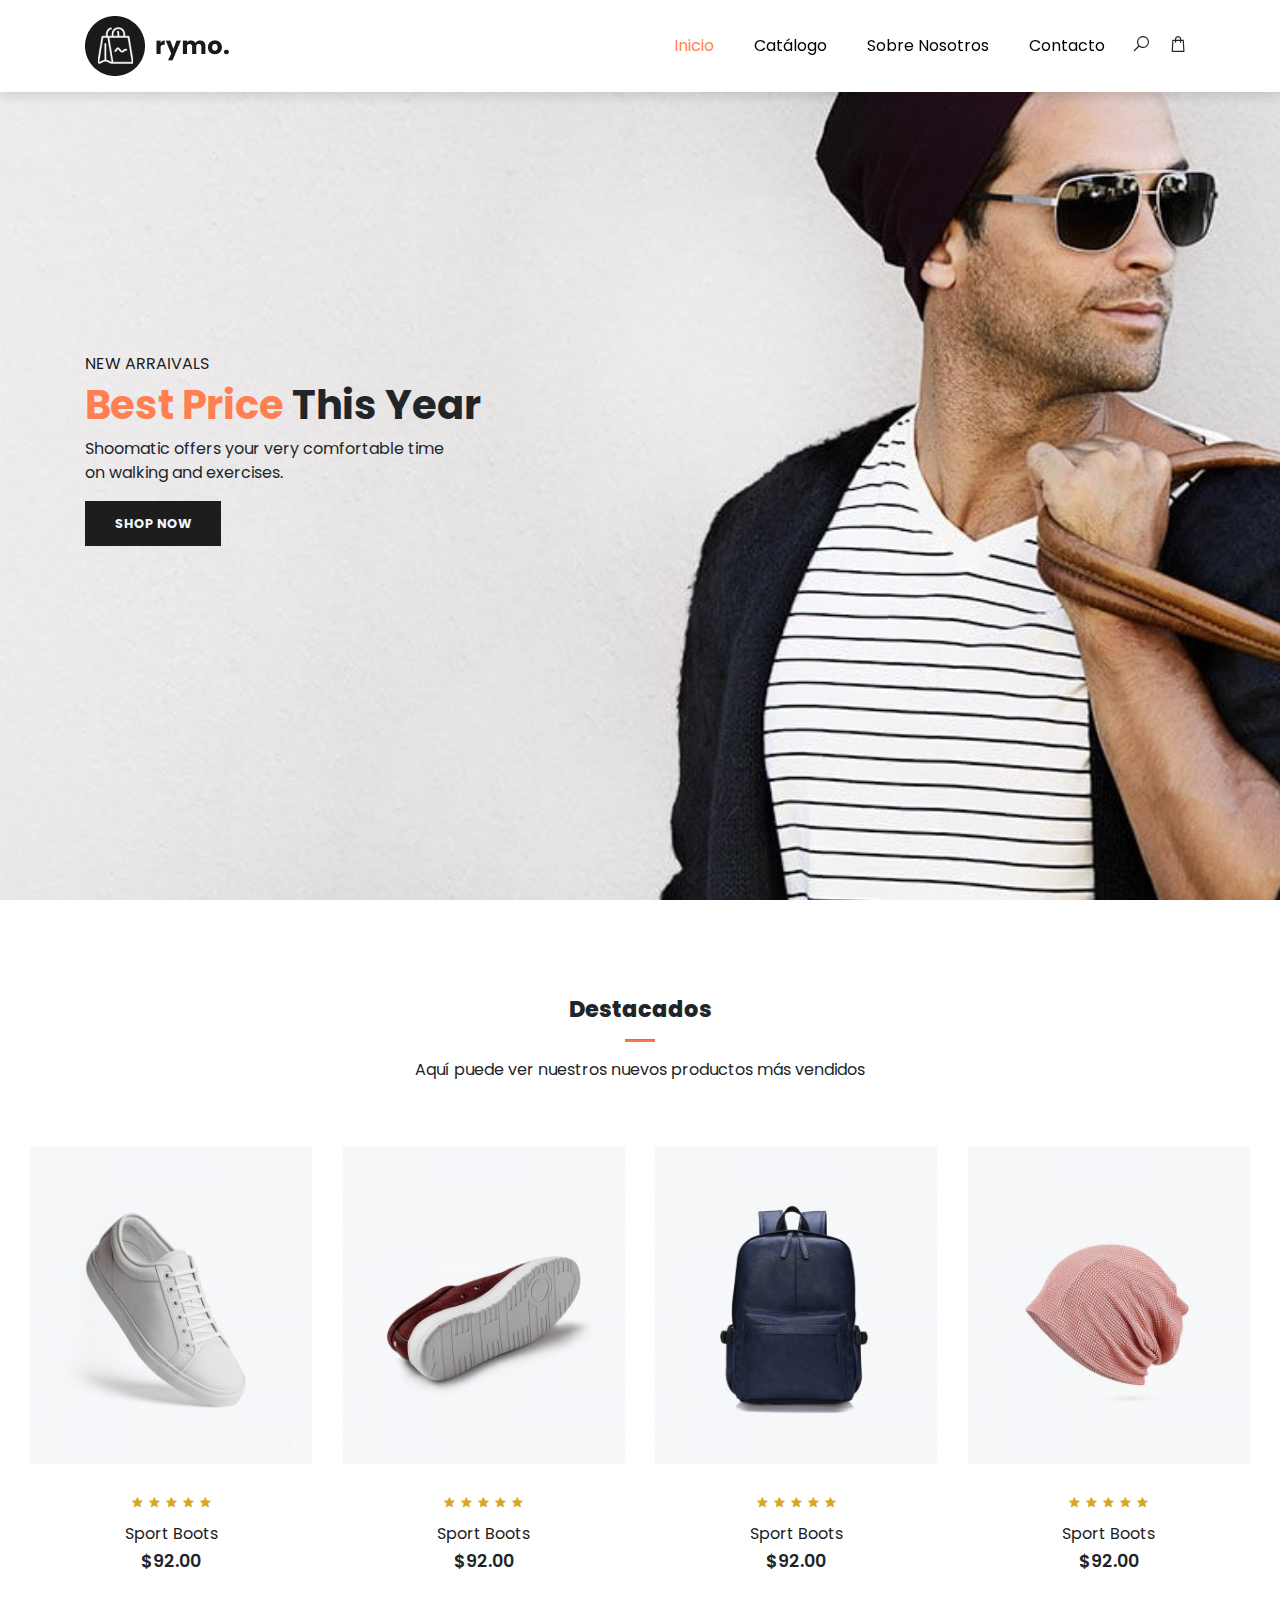
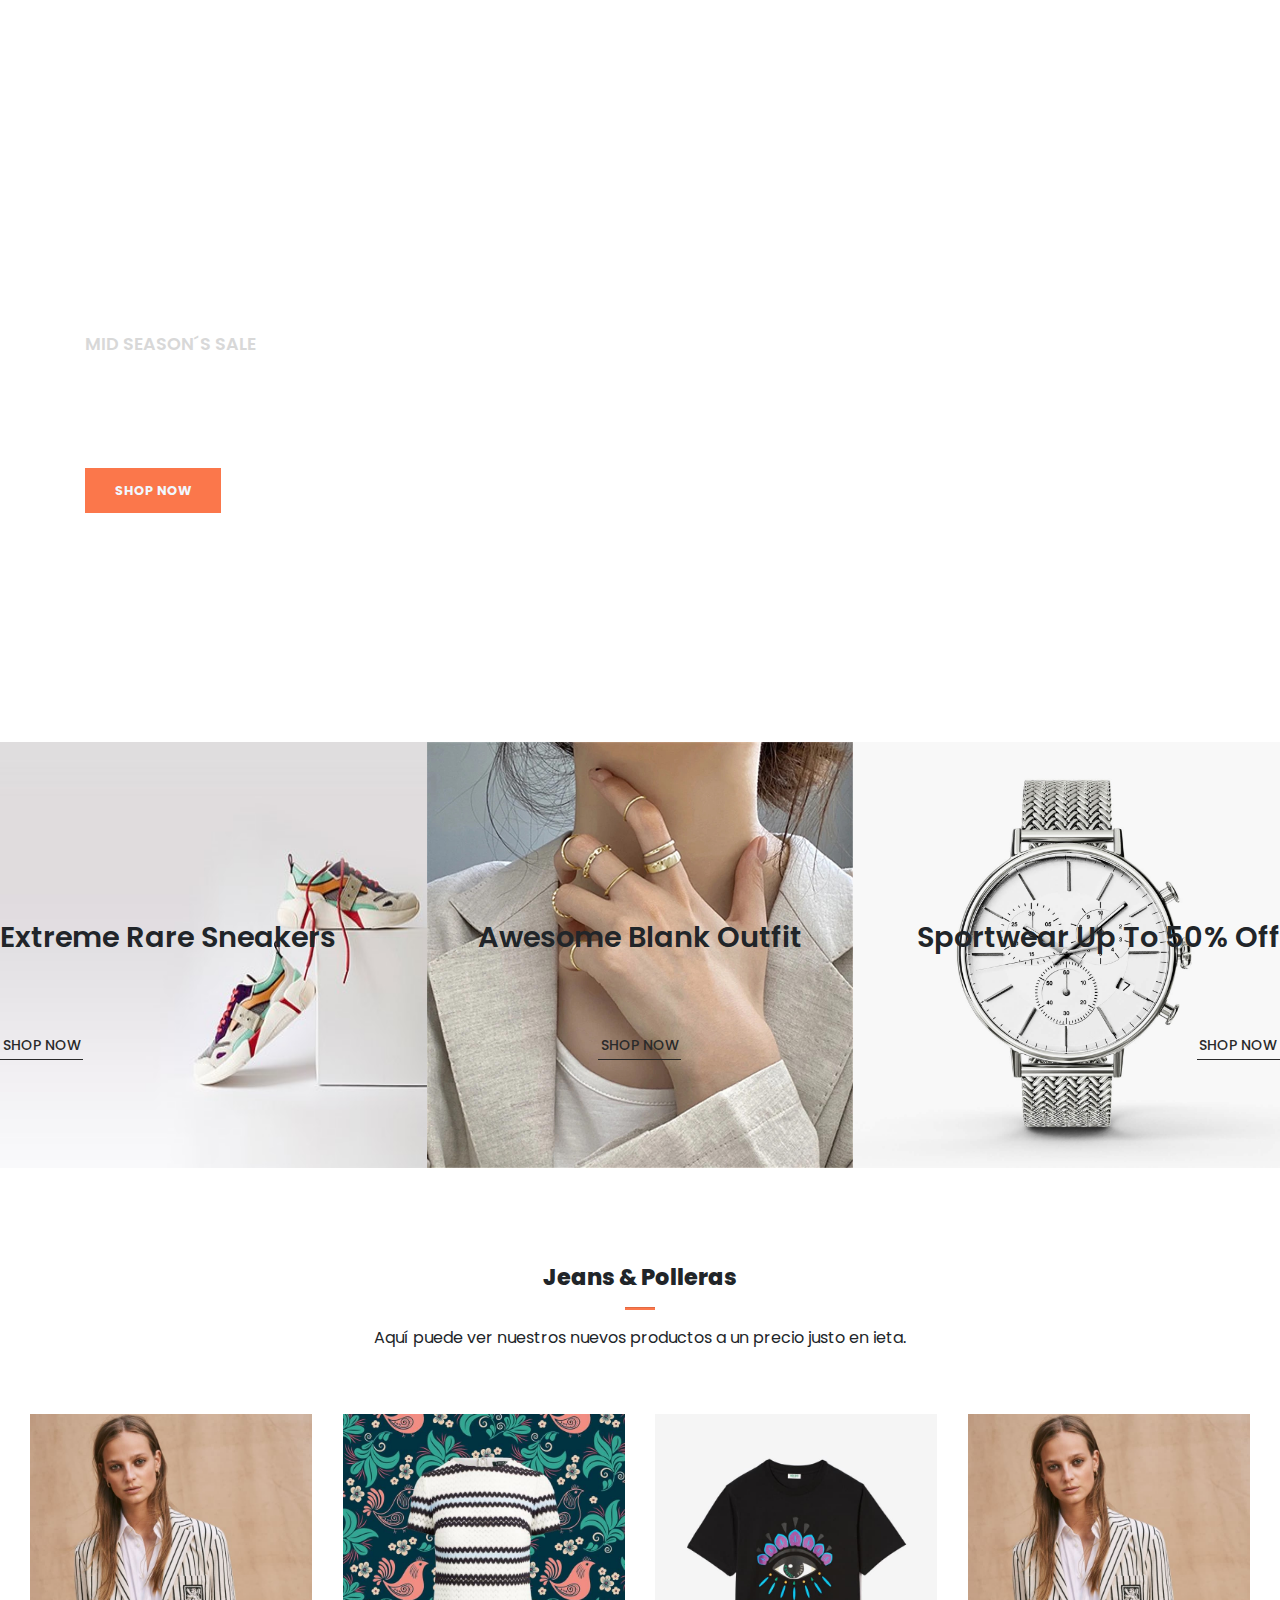
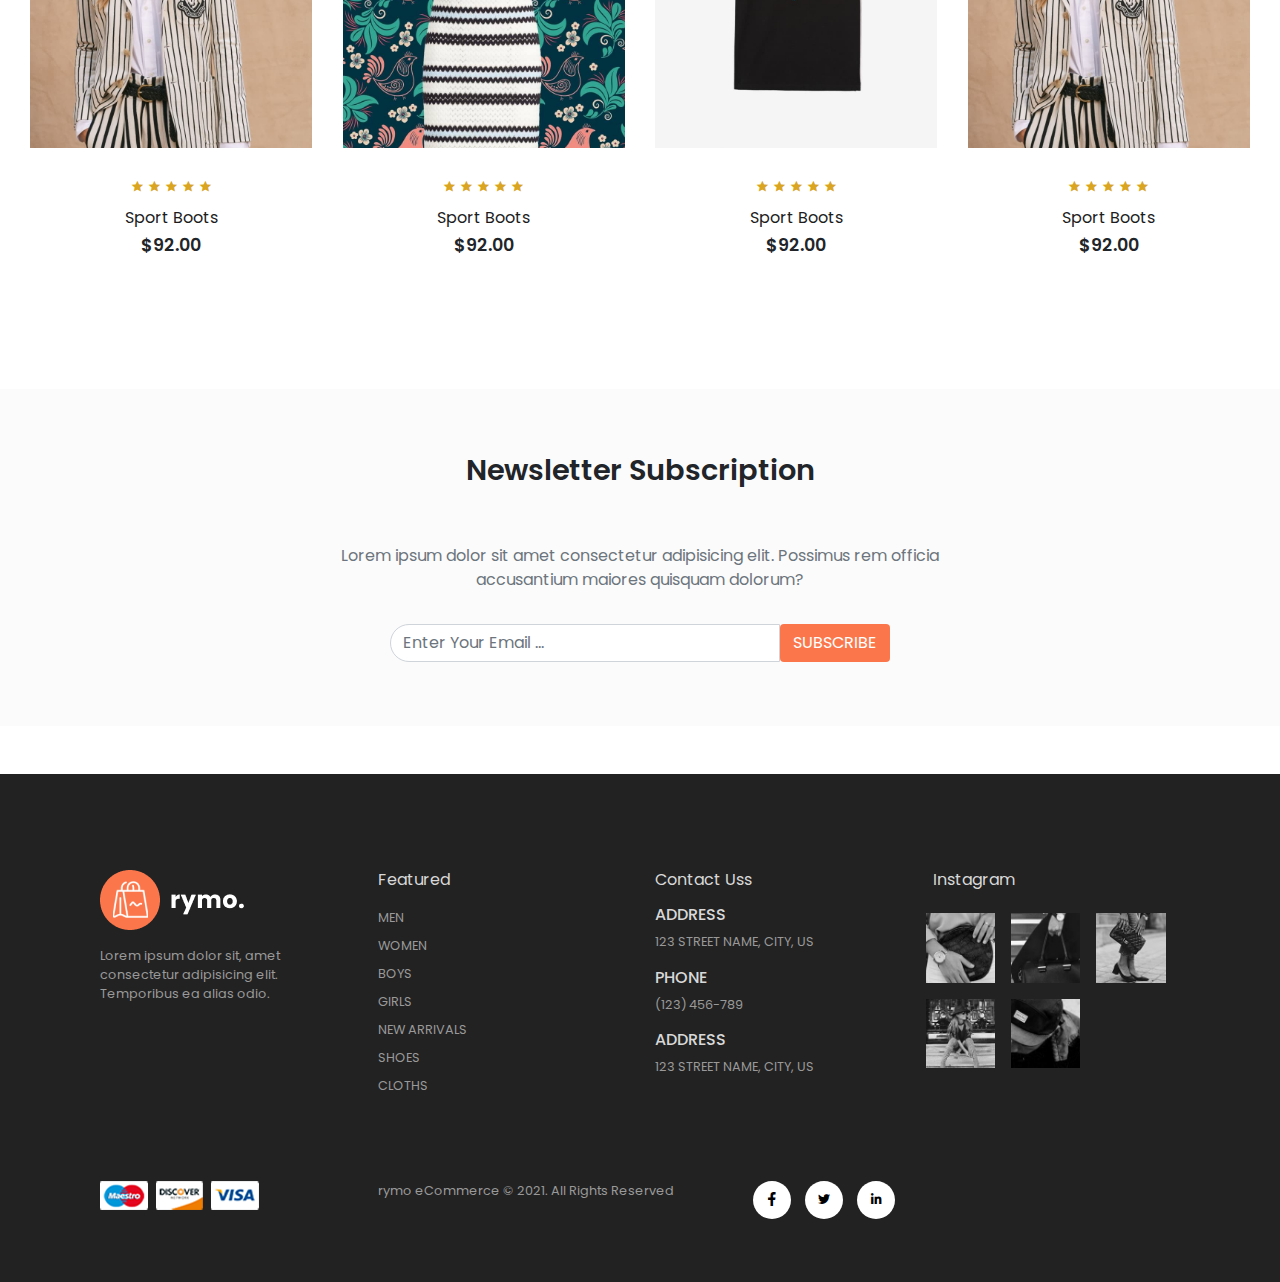
==== commit 9e5eea3f: "Maquetado(Banner prueba3)" ====
--- a/Maquetas/maqueta definitiva/index.html
+++ b/Maquetas/maqueta definitiva/index.html
@@ -73,22 +73,6 @@
 
     </section>
 
-    <!-- <section id="brand" class="container">
-
-        <div class="row m-0 py-5">
-
-            <img class="img-fluid col-lg-2 col-md-4 col-6" src="img/brand/1.png" alt="">
-            <img class="img-fluid col-lg-2 col-md-4 col-6" src="img/brand/2.png" alt="">
-            <img class="img-fluid col-lg-2 col-md-4 col-6" src="img/brand/3.png" alt="">
-            <img class="img-fluid col-lg-2 col-md-4 col-6" src="img/brand/4.png" alt="">
-            <img class="img-fluid col-lg-2 col-md-4 col-6" src="img/brand/5.png" alt="">
-            <img class="img-fluid col-lg-2 col-md-4 col-6" src="img/brand/6.png" alt="">
-
-        </div>
-
-    </section> -->
-
-    
     <section id="featured" class="my-5 pb-5"> 
 
         <div class="container text-center mt-5 py-5">
@@ -340,199 +324,29 @@
 
     </section>
 
-    
-
-    <!-- <section id="watches" class="my-5"> 
-
-        <div class="container text-center mt-5 py-5">
-
-            <h3>Best Watches</h3>
-            <hr class="mx-auto">
-            <p>Here you can check out our new products with fair price on rymo.</p>
-
-        </div>
-
-        <div class="row mx-auto container-fluid">
-
-            <div class="product text-center col-lg-3 col-md-4 col-12">
-
-                <img class="img-fluid mb-3" src="img/watches/1.jpg" alt="">
-
-                <div class="star">
-
-                    <i class="las la-star"></i>
-                    <i class="las la-star"></i>
-                    <i class="las la-star"></i>
-                    <i class="las la-star"></i>
-                    <i class="las la-star"></i>
-
-                </div>
-
-                <h5 class="p-name">Sport Boots</h5>
-                <h4 class="p-price">$92.00</h4>
-                <button class="buy-btn">Buy Now</button>
-
-            </div>
-
-            <div class="product text-center col-lg-3 col-md-4 col-12">
-
-                <img class="img-fluid mb-3" src="img/watches/2.jpg" alt="">
-
-                <div class="star">
-
-                    <i class="las la-star"></i>
-                    <i class="las la-star"></i>
-                    <i class="las la-star"></i>
-                    <i class="las la-star"></i>
-                    <i class="las la-star"></i>
-
-                </div>
-
-                <h5 class="p-name">Sport Boots</h5>
-                <h4 class="p-price">$92.00</h4>
-                <button class="buy-btn">Buy Now</button>
-
-            </div>
-
-            <div class="product text-center col-lg-3 col-md-4 col-12">
-
-                <img class="img-fluid mb-3" src="img/watches/3.jpg" alt="">
-
-                <div class="star">
-
-                    <i class="las la-star"></i>
-                    <i class="las la-star"></i>
-                    <i class="las la-star"></i>
-                    <i class="las la-star"></i>
-                    <i class="las la-star"></i>
-
-                </div>
-
-                <h5 class="p-name">Sport Boots</h5>
-                <h4 class="p-price">$92.00</h4>
-                <button class="buy-btn">Buy Now</button>
-
-            </div>
-
-            <div class="product text-center col-lg-3 col-md-4 col-12">
-
-                <img class="img-fluid mb-3" src="img/watches/4.jpg" alt="">
-
-                <div class="star">
-
-                    <i class="las la-star"></i>
-                    <i class="las la-star"></i>
-                    <i class="las la-star"></i>
-                    <i class="las la-star"></i>
-                    <i class="las la-star"></i>
-
-                </div>
-
-                <h5 class="p-name">Sport Boots</h5>
-                <h4 class="p-price">$92.00</h4>
-                <button class="buy-btn">Buy Now</button>
-
-            </div>
-
-        </div>
-
-    </section> -->
-
-    <!-- <section id="shoes" class="my-5 pb-5"> 
-
-        <div class="container text-center mt-5 py-5">
-
-            <h3>Running Shoes</h3>
-            <hr class="mx-auto">
-            <p>Here you can check out our new products with fair price on rymo.</p>
-
-        </div>
-
-        <div class="row mx-auto container-fluid">
-
-            <div class="product text-center col-lg-3 col-md-4 col-12">
-
-                <img class="img-fluid mb-3" src="img/shoes/8.jpg" alt="">
-
-                <div class="star">
-
-                    <i class="las la-star"></i>
-                    <i class="las la-star"></i>
-                    <i class="las la-star"></i>
-                    <i class="las la-star"></i>
-                    <i class="las la-star"></i>
-
-                </div>
-
-                <h5 class="p-name">Sport Boots</h5>
-                <h4 class="p-price">$92.00</h4>
-                <button class="buy-btn">Buy Now</button>
-
-            </div>
-
-            <div class="product text-center col-lg-3 col-md-4 col-12">
-
-                <img class="img-fluid mb-3" src="img/shoes/7.jpg" alt="">
-
-                <div class="star">
-
-                    <i class="las la-star"></i>
-                    <i class="las la-star"></i>
-                    <i class="las la-star"></i>
-                    <i class="las la-star"></i>
-                    <i class="las la-star"></i>
-
-                </div>
-
-                <h5 class="p-name">Sport Boots</h5>
-                <h4 class="p-price">$92.00</h4>
-                <button class="buy-btn">Buy Now</button>
-
-            </div>
-
-            <div class="product text-center col-lg-3 col-md-4 col-12">
-
-                <img class="img-fluid mb-3" src="img/shoes/6.jpg" alt="">
-
-                <div class="star">
-
-                    <i class="las la-star"></i>
-                    <i class="las la-star"></i>
-                    <i class="las la-star"></i>
-                    <i class="las la-star"></i>
-                    <i class="las la-star"></i>
-
-                </div>
-
-                <h5 class="p-name">Sport Boots</h5>
-                <h4 class="p-price">$92.00</h4>
-                <button class="buy-btn">Buy Now</button>
-
-            </div>
-
-            <div class="product text-center col-lg-3 col-md-4 col-12">
-
-                <img class="img-fluid mb-3" src="img/shoes/5.jpg" alt="">
-
-                <div class="star">
-
-                    <i class="las la-star"></i>
-                    <i class="las la-star"></i>
-                    <i class="las la-star"></i>
-                    <i class="las la-star"></i>
-                    <i class="las la-star"></i>
-
-                </div>
-
-                <h5 class="p-name">Sport Boots</h5>
-                <h4 class="p-price">$92.00</h4>
-                <button class="buy-btn">Buy Now</button>
-
-            </div>
-
-        </div>
-
-    </section> -->
+        <!-- newsletter -->
+    <section id = "newsletter" class = "py-5">
+
+        <div class = "container">
+
+            <div class = "d-flex flex-column align-items-center justify-content-center">
+
+                <div class = "title text-center pt-3 pb-5">
+                    <h2 class = "position-relative d-inline-block ms-4">Newsletter Subscription</h2>
+                </div>
+
+                <p class = "text-center text-muted">Lorem ipsum dolor sit amet consectetur adipisicing elit. Possimus rem officia accusantium maiores quisquam dolorum?</p>
+                
+                <div class = "input-group mb-3 mt-3">
+                    <input type = "text" class = "form-control" placeholder="Enter Your Email ...">
+                    <button class = "btn" type = "submit">Subscribe</button>
+                </div>
+
+            </div>
+
+        </div>
+        
+    </section>
 
     <footer class="mt-5 py-5">
 
--- a/Maquetas/maqueta definitiva/css/style.css
+++ b/Maquetas/maqueta definitiva/css/style.css
@@ -4,6 +4,17 @@
     margin: 0;
     padding: 0;
     box-sizing: border-box;
+}
+
+:root {
+    --color-body: #b6cbce;
+    --color-heading: #eef3db;
+    --color-base: #033f47;
+    --color-base2: #022a30;
+    --color-brand: #e0f780;
+    --color-brand2: #deff58;
+    --sidbar-width: 240px;
+    --font-base: "Bai Jamjuree";
 }
 
 body {
@@ -276,6 +287,30 @@
     background-color: #fb774b;
 }
 
+
+/* newsletter */
+#newsletter{
+    background-color: rgba(179, 179, 179, 0.05);
+}
+#newsletter p{
+    max-width: 600px;
+}
+#newsletter .input-group{
+    max-width: 500px;
+}
+#newsletter .form-control{
+    border-top-left-radius: 25px;
+    border-bottom-left-radius: 25px;
+}
+#newsletter .btn{
+    background-color: #fb774b;
+    color: #fff;
+}
+#newsletter .btn:hover{
+    background-color: #3a3833;
+}
+
+
 footer {
     background-color: #222222;
 }
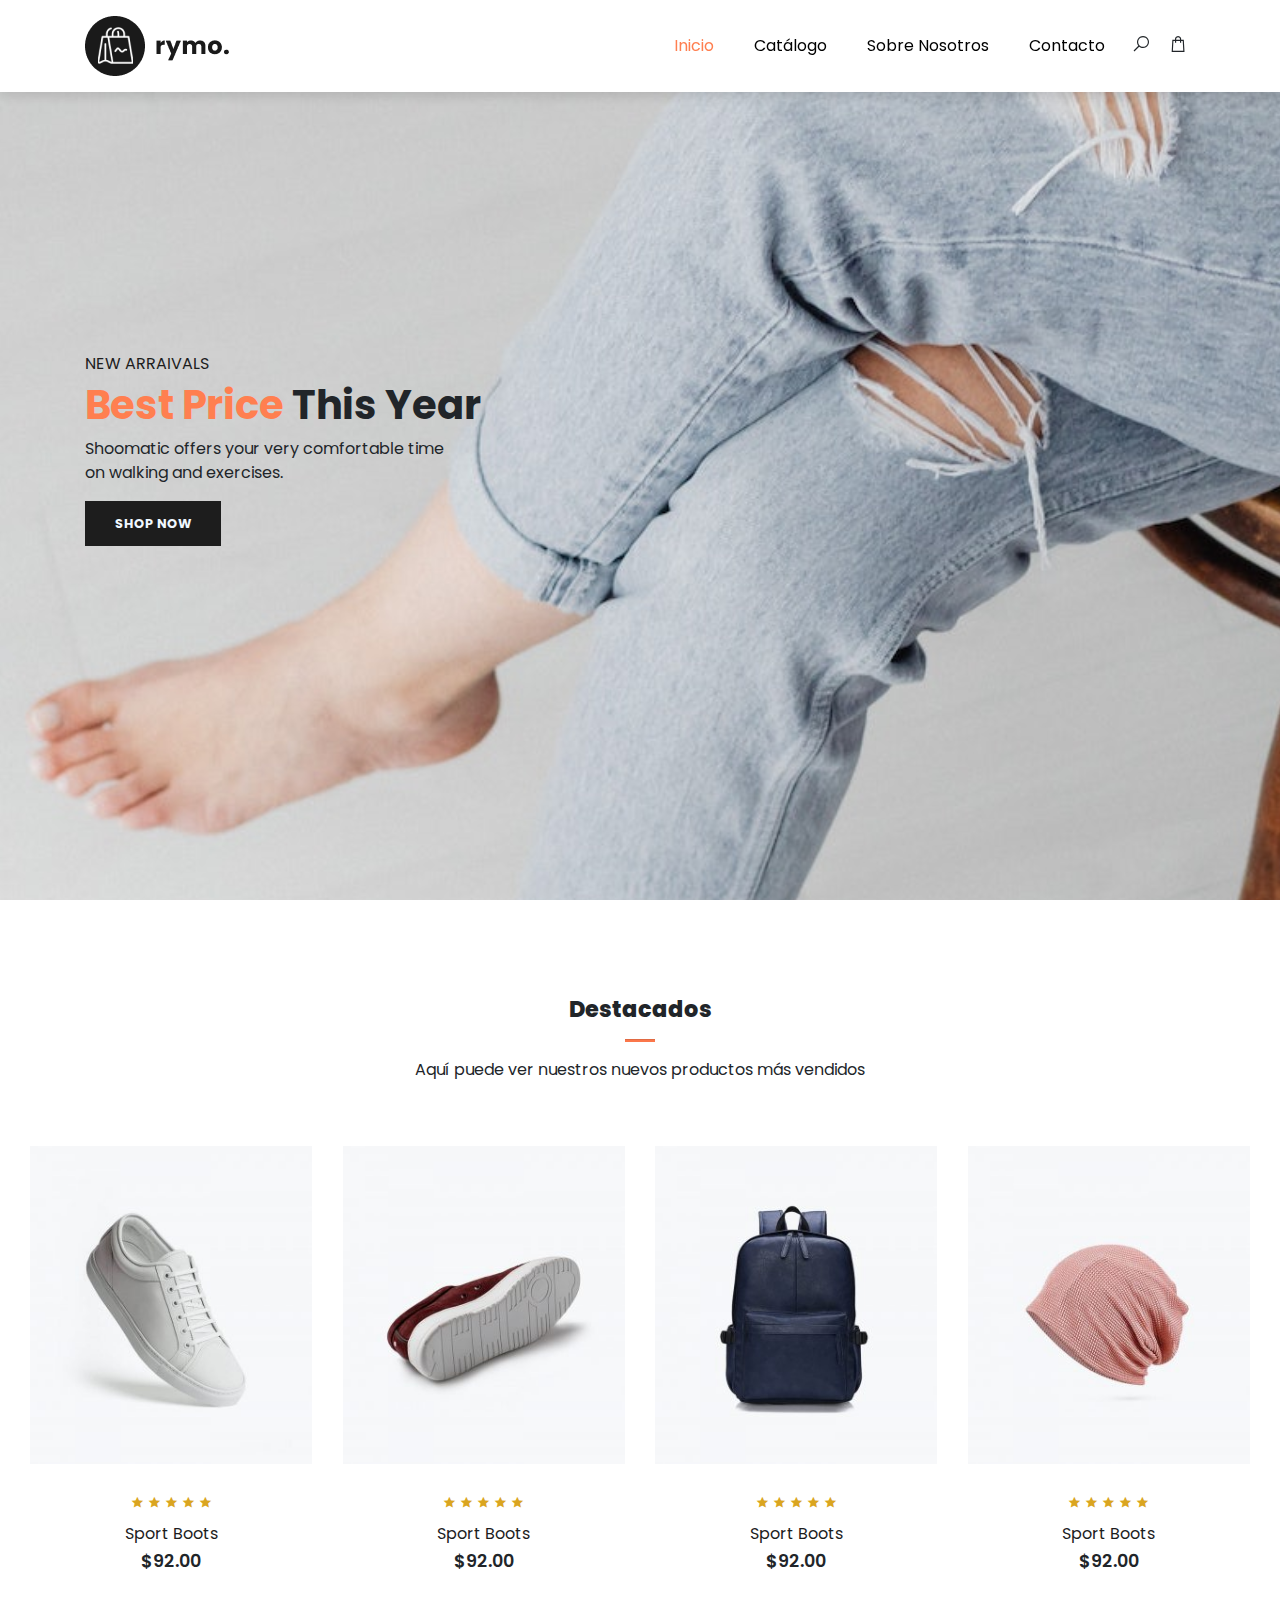
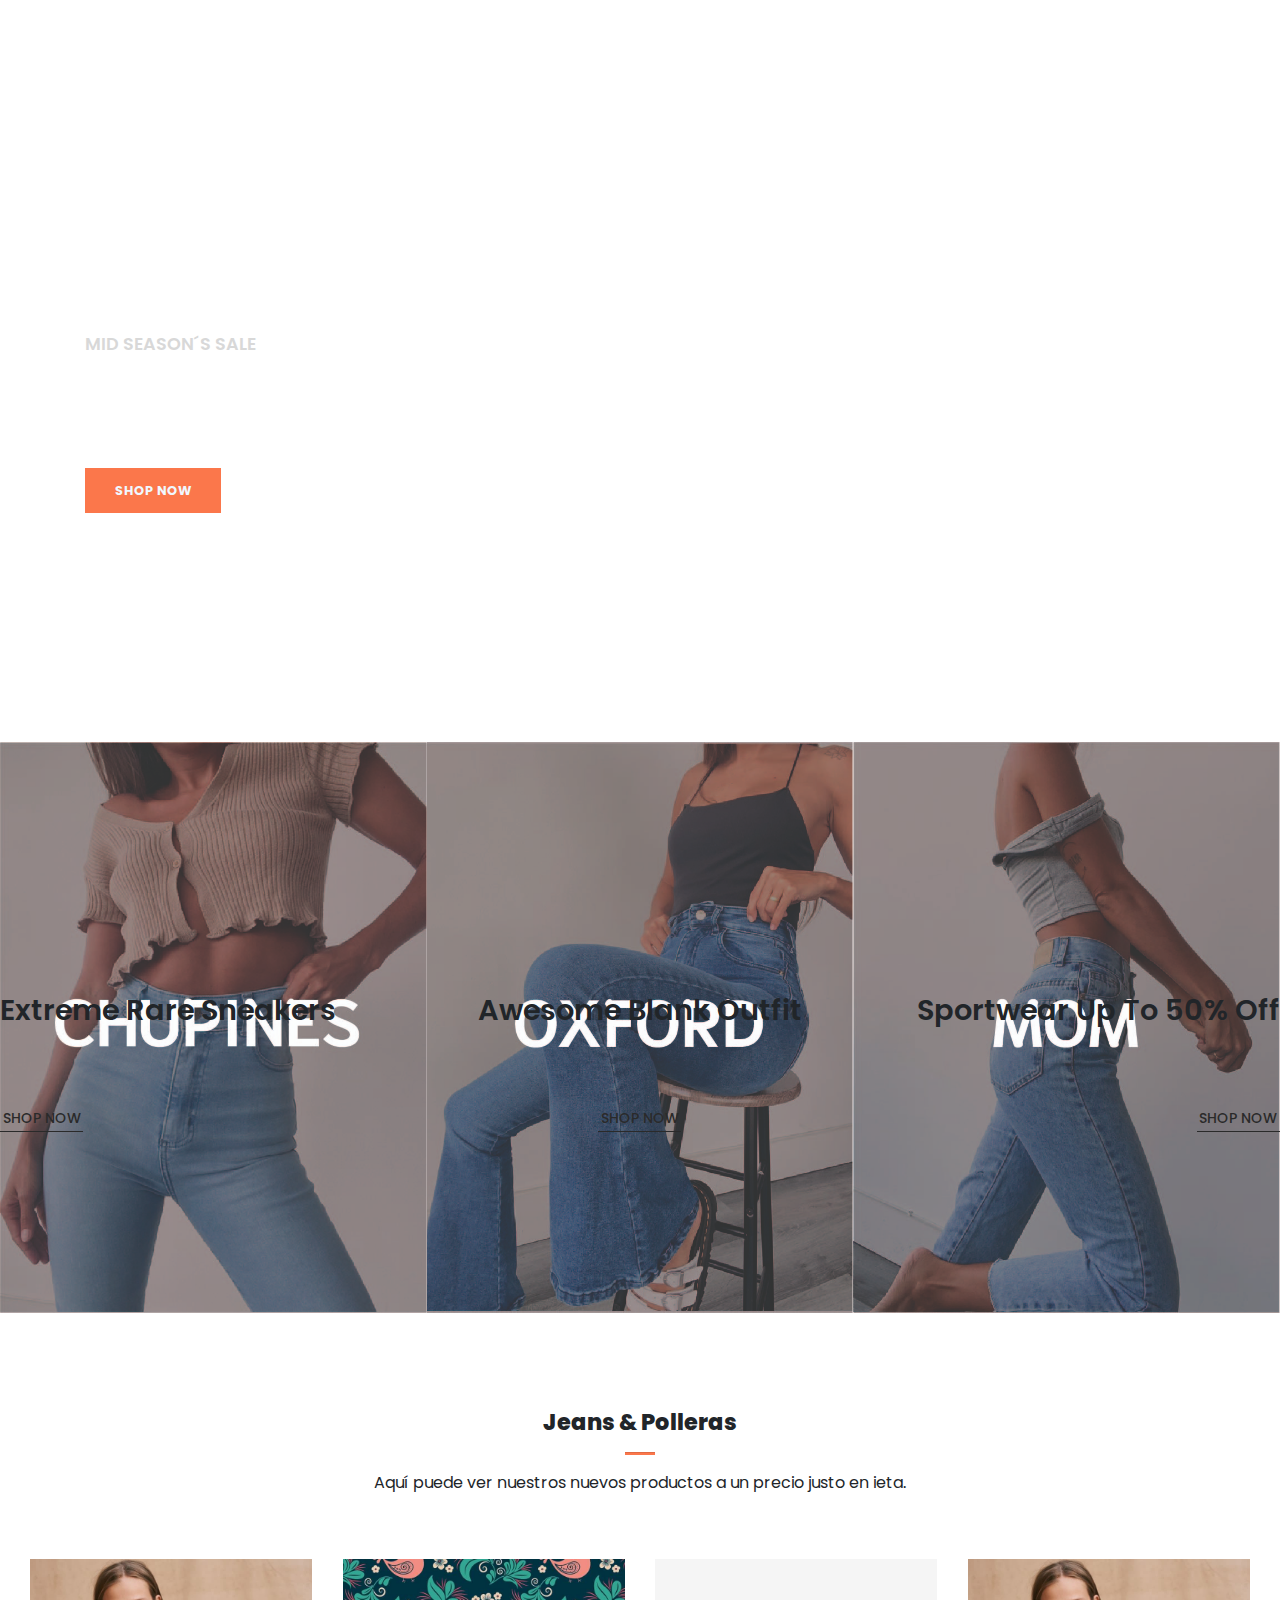
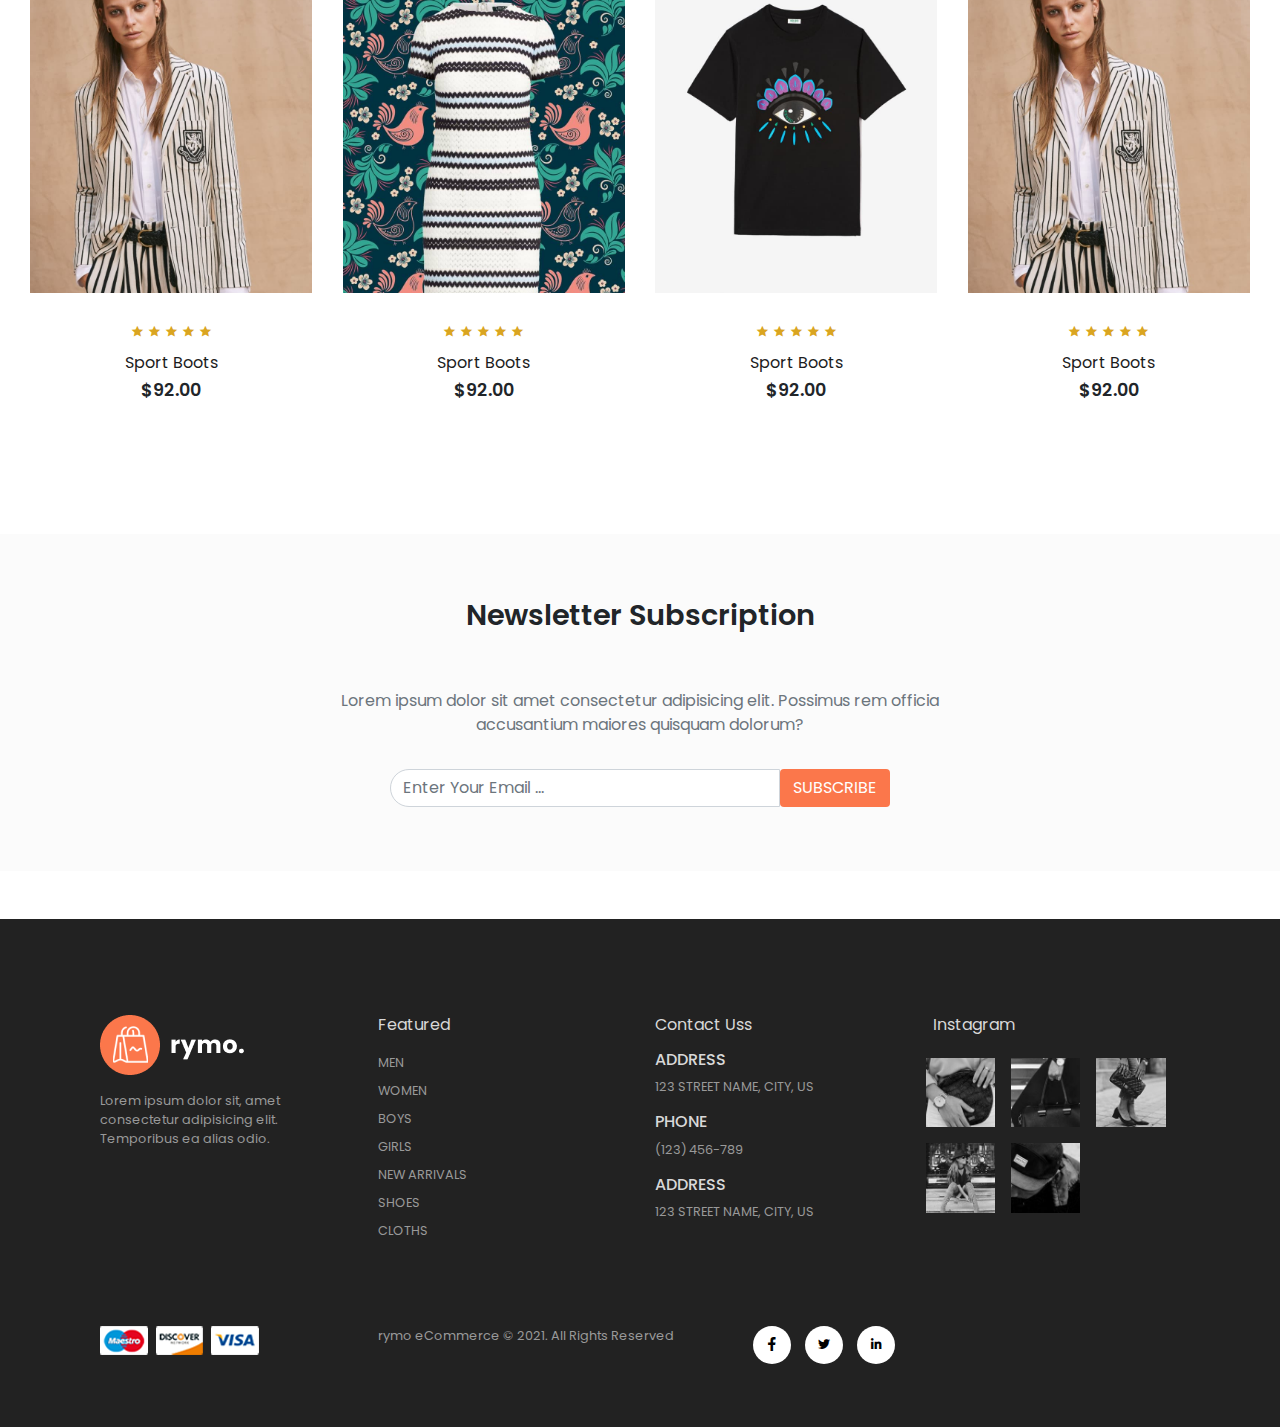
==== commit e1dcdd53: "Maquetado (Banner prueba 3)" ====
--- a/Maquetas/maqueta definitiva/index.html
+++ b/Maquetas/maqueta definitiva/index.html
@@ -187,7 +187,7 @@
 
             <div class="one col-lg-4 col-md-12 col-12 p-0">
 
-                <img class="img-fluid" src="img/new/1.jpg" alt="">
+                <img class="img-fluid" src="img/proyecto/categoria_chupines.jpg" alt="">
 
                 <div class="details">
 
@@ -200,7 +200,7 @@
 
             <div class="one col-lg-4 col-md-12 col-12 p-0">
 
-                <img class="img-fluid" src="img/new/5.jpg" alt="">
+                <img class="img-fluid" src="img/proyecto/categoria_oxford.jpg" alt="">
 
                 <div class="details">
 
@@ -213,7 +213,7 @@
 
             <div class="one col-lg-4 col-md-12 col-12 p-0">
 
-                <img class="img-fluid" src="img/new/3.jpg" alt="">
+                <img class="img-fluid" src="img/proyecto/categoria_mom.jpg" alt="">
 
                 <div class="details">
 
--- a/Maquetas/maqueta definitiva/css/style.css
+++ b/Maquetas/maqueta definitiva/css/style.css
@@ -154,7 +154,7 @@
 }
 
 #home {
-    background-image: url("../img/back.jpg");
+    background-image: url("../img/proyecto/banner4.jpg");
     width: 100%;
     height: 100vh;
     background-size: cover;
@@ -262,7 +262,7 @@
 }
 
 #banner{
-    background-image: url("../img/banner/2.jpg");
+    background-image: url("../img/proyecto/banner3.png");
     width: 100%;
     height: 60vh;
     background-size: cover;
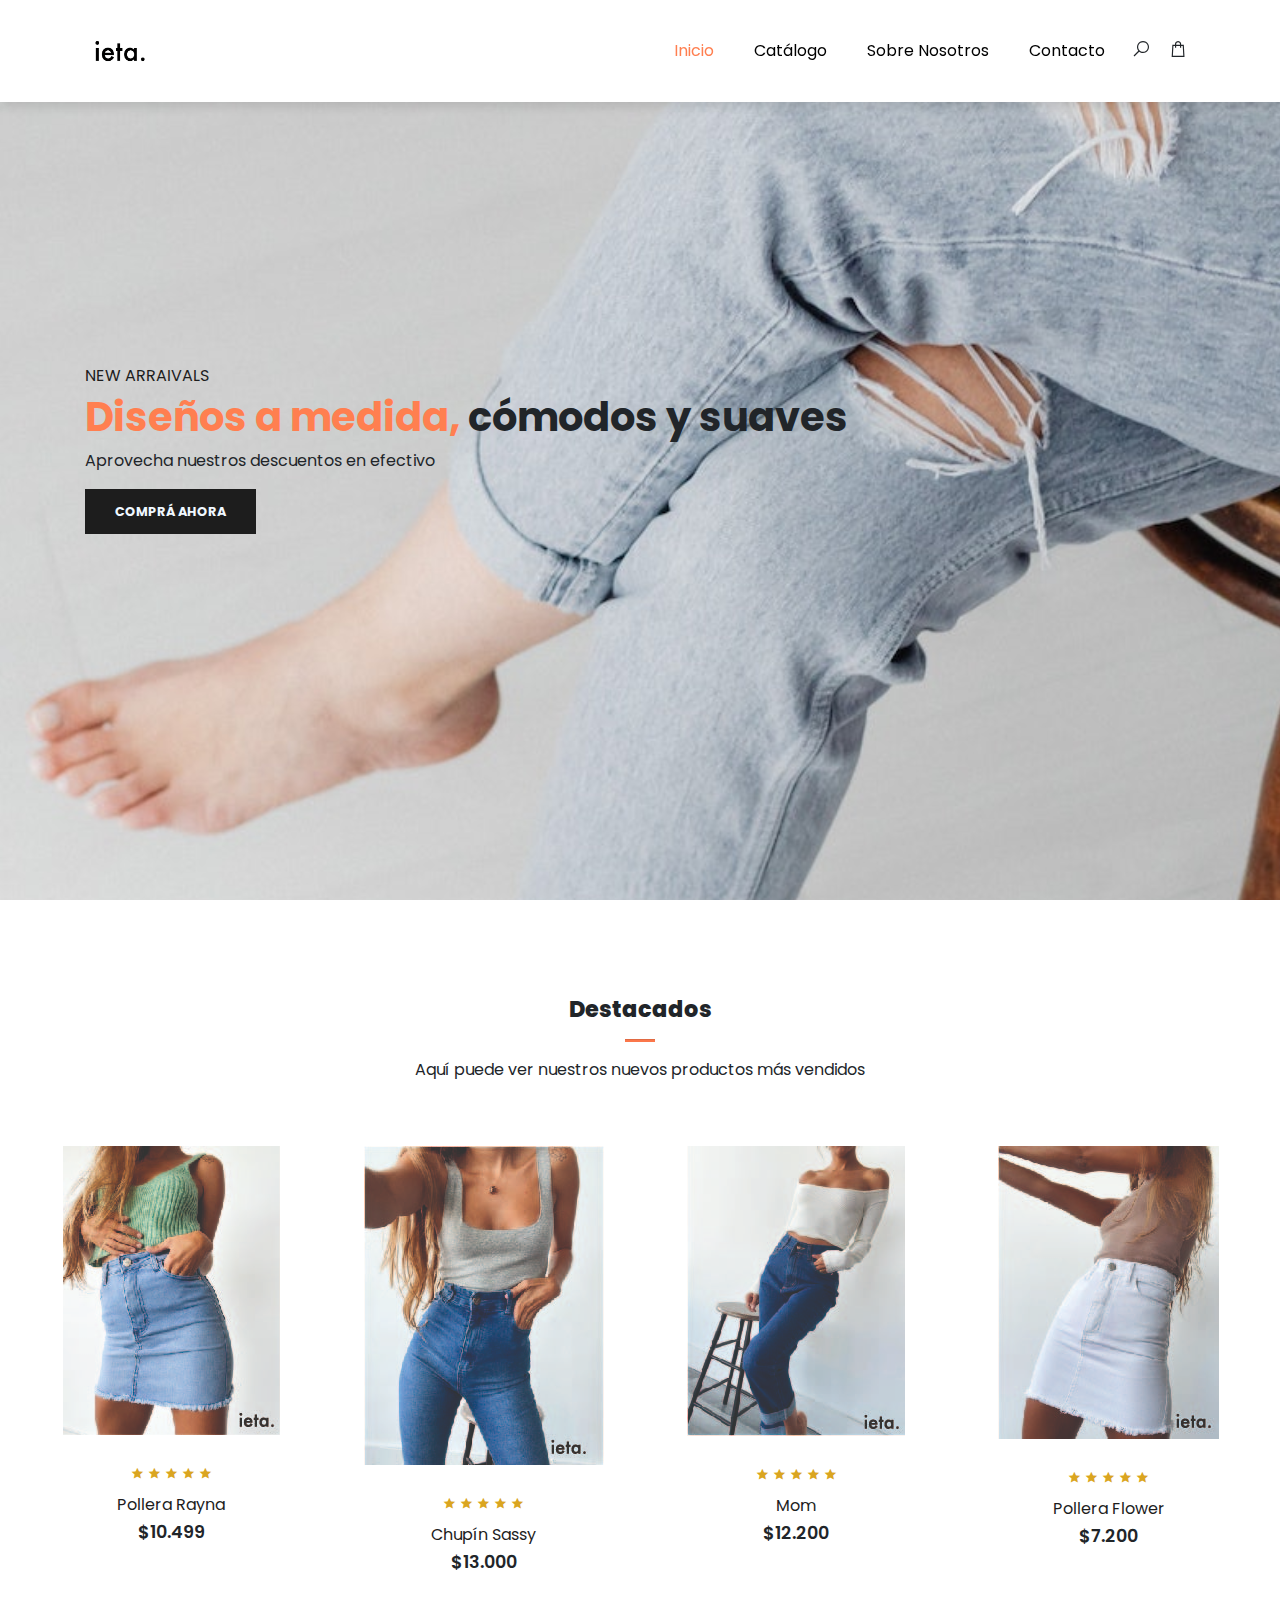
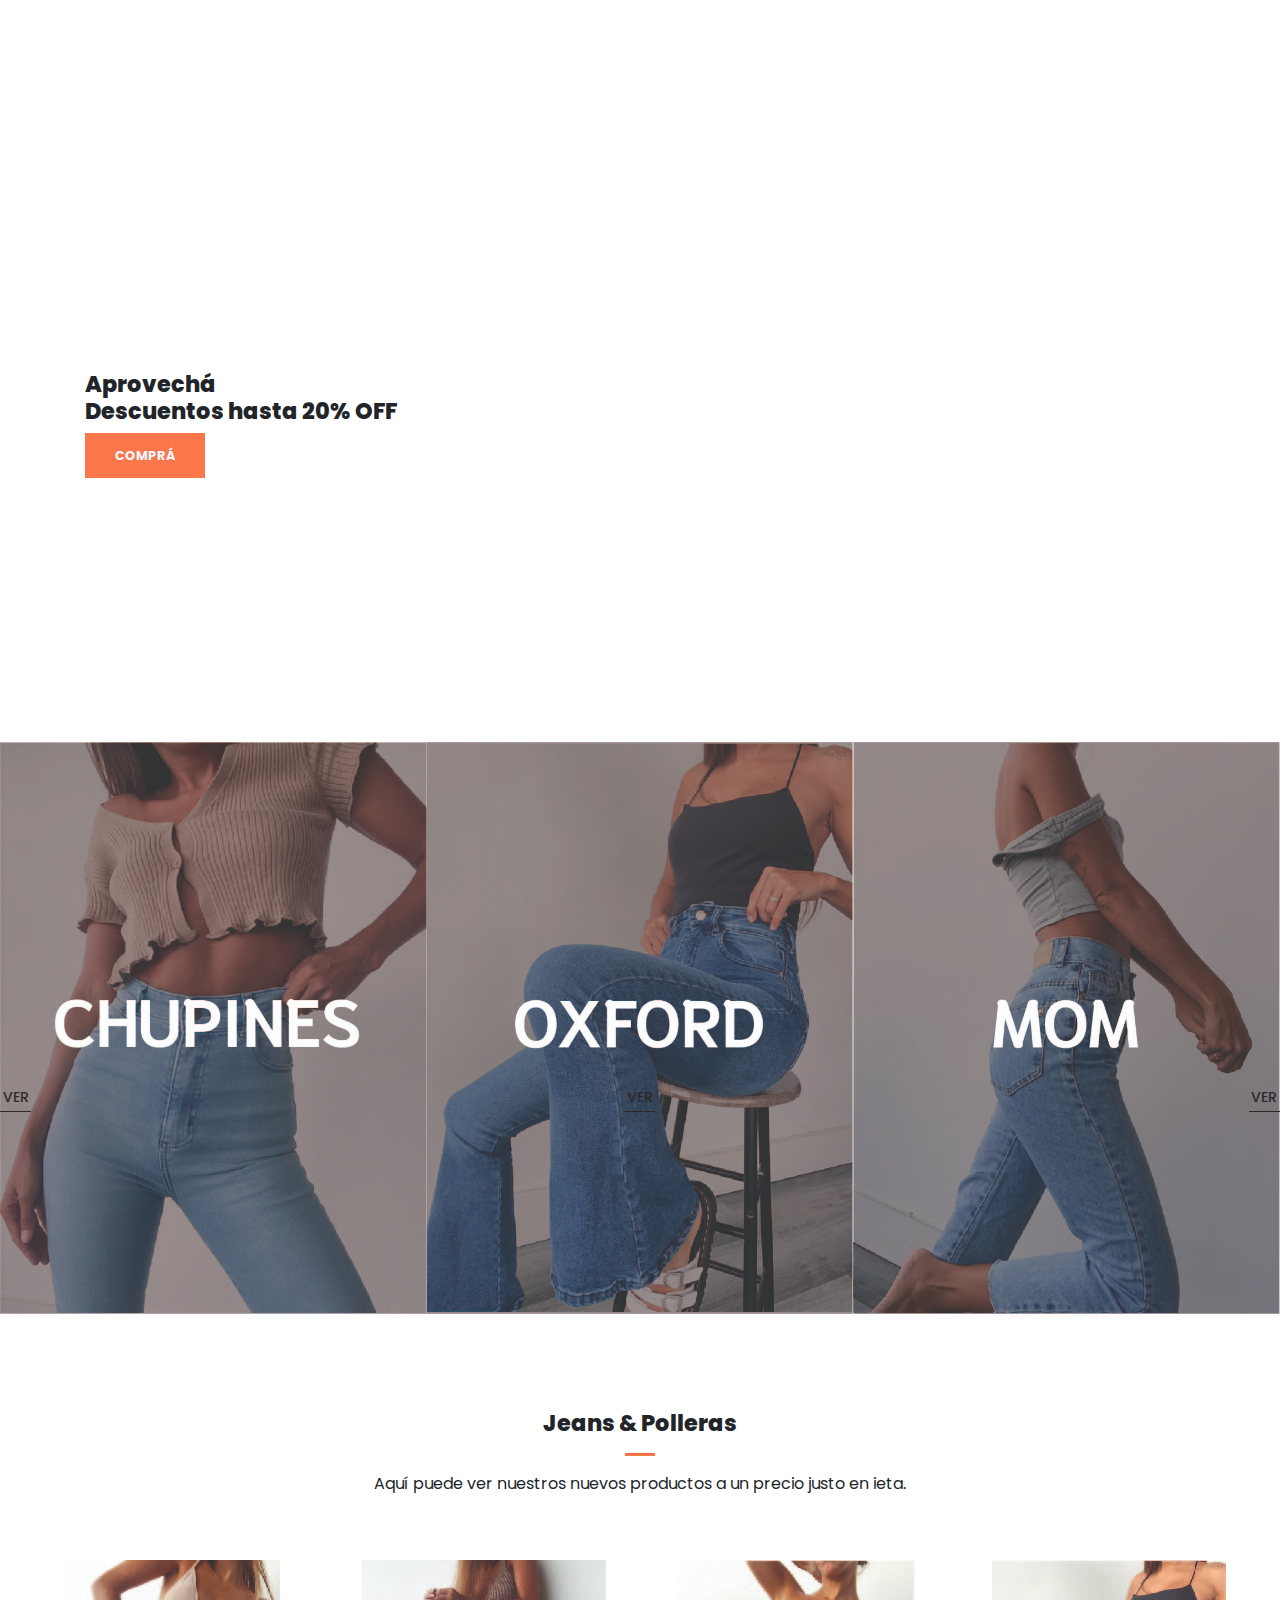
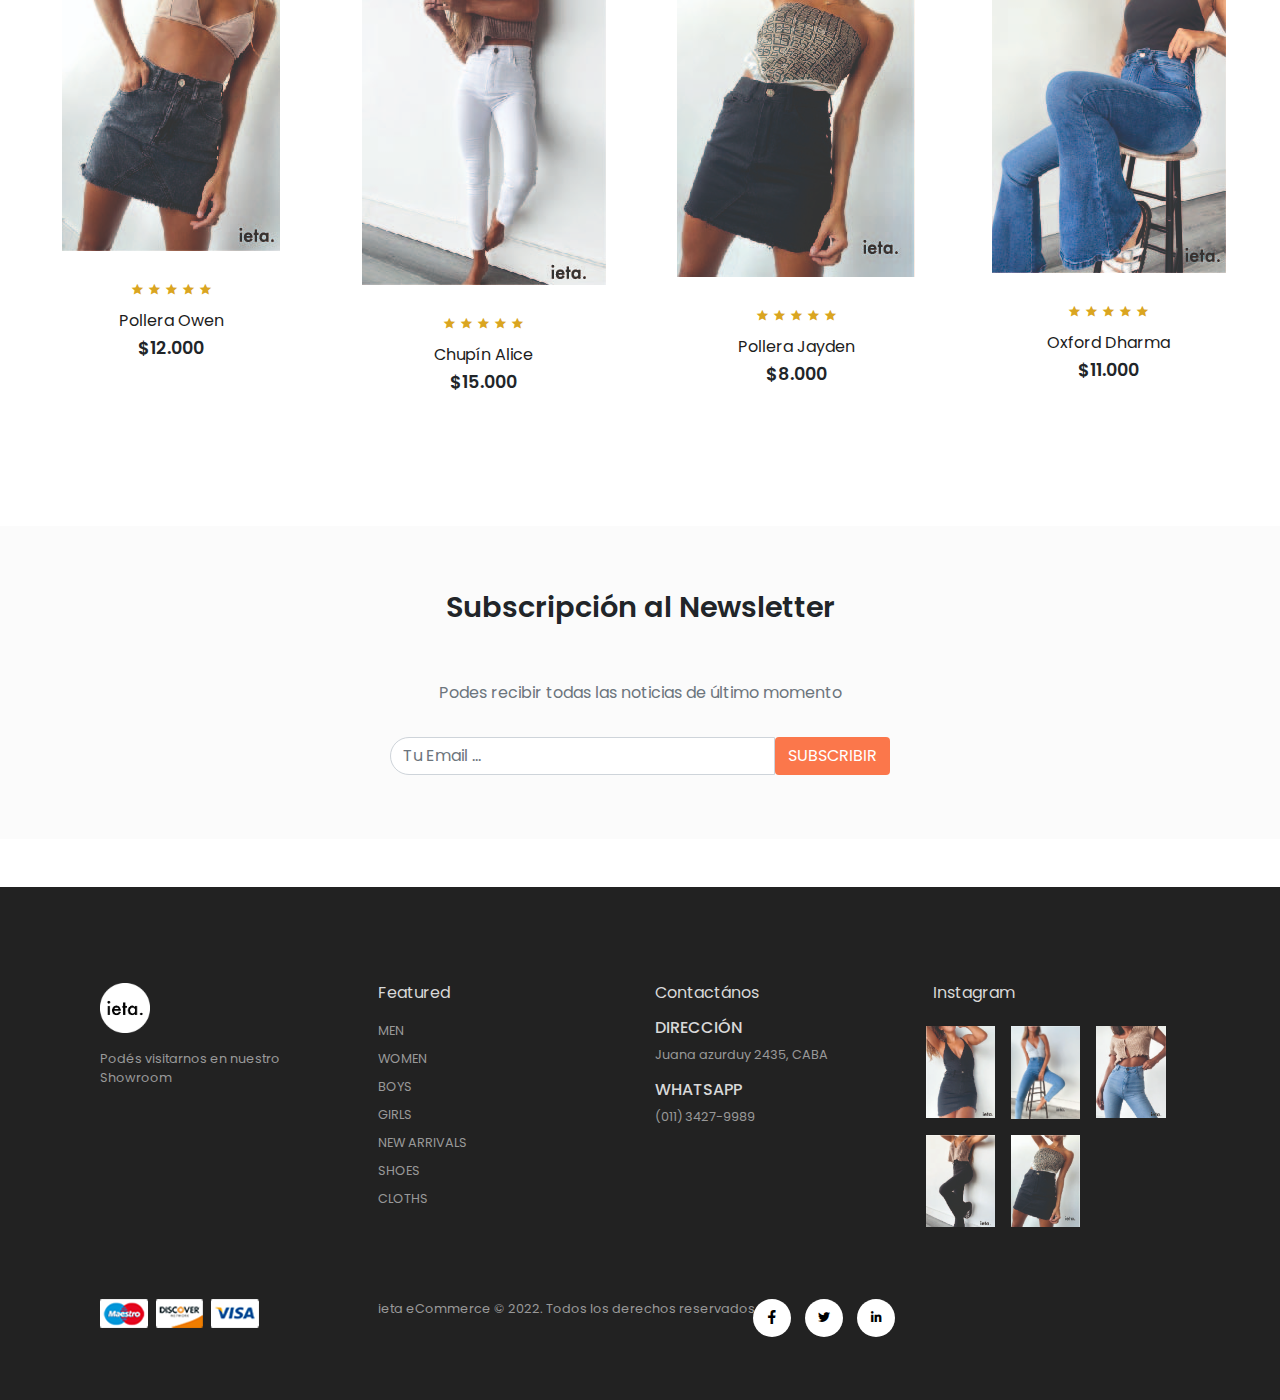
==== commit 05249d37: "Maquetado(Textos)" ====
--- a/Maquetas/maqueta definitiva/index.html
+++ b/Maquetas/maqueta definitiva/index.html
@@ -23,7 +23,7 @@
 
         <div class="container">
 
-            <img src="img/logo1.png" alt="">
+            <img src="img/proyecto/logo.png" width="70" height="70" alt="">
 
             <button class="navbar-toggler" type="button" data-bs-toggle="collapse"
                 data-bs-target="#navbarSupportedContent" aria-controls="navbarSupportedContent" aria-expanded="false"
@@ -65,9 +65,9 @@
         <div class="container">
 
             <h5>NEW ARRAIVALS</h5>
-            <h1><span>Best Price</span> This Year</h1>
-            <p>Shoomatic offers your very comfortable time<br>on walking and exercises.</p>
-            <button>Shop Now</button>
+            <h1><span>Diseños a medida,</span> cómodos y suaves</h1>
+            <p>Aprovecha nuestros descuentos en efectivo</p>
+            <button>Comprá ahora</button>
 
         </div>
 
@@ -87,81 +87,81 @@
 
             <div class="product text-center col-lg-3 col-md-4 col-12">
 
-                <img class="img-fluid mb-3" src="img/featured/1.jpg" alt="">
-
-                <div class="star">
-
-                    <i class="las la-star"></i>
-                    <i class="las la-star"></i>
-                    <i class="las la-star"></i>
-                    <i class="las la-star"></i>
-                    <i class="las la-star"></i>
-
-                </div>
-
-                <h5 class="p-name">Sport Boots</h5>
-                <h4 class="p-price">$92.00</h4>
-                <button class="buy-btn">Buy Now</button>
-
-            </div>
-
-            <div class="product text-center col-lg-3 col-md-4 col-12">
-
-                <img class="img-fluid mb-3" src="img/featured/2.jpg" alt="">
-
-                <div class="star">
-
-                    <i class="las la-star"></i>
-                    <i class="las la-star"></i>
-                    <i class="las la-star"></i>
-                    <i class="las la-star"></i>
-                    <i class="las la-star"></i>
-
-                </div>
-
-                <h5 class="p-name">Sport Boots</h5>
-                <h4 class="p-price">$92.00</h4>
-                <button class="buy-btn">Buy Now</button>
-
-            </div>
-
-            <div class="product text-center col-lg-3 col-md-4 col-12">
-
-                <img class="img-fluid mb-3" src="img/featured/3.jpg" alt="">
-
-                <div class="star">
-
-                    <i class="las la-star"></i>
-                    <i class="las la-star"></i>
-                    <i class="las la-star"></i>
-                    <i class="las la-star"></i>
-                    <i class="las la-star"></i>
-
-                </div>
-
-                <h5 class="p-name">Sport Boots</h5>
-                <h4 class="p-price">$92.00</h4>
-                <button class="buy-btn">Buy Now</button>
-
-            </div>
-
-            <div class="product text-center col-lg-3 col-md-4 col-12">
-
-                <img class="img-fluid mb-3" src="img/featured/4.jpg" alt="">
-
-                <div class="star">
-
-                    <i class="las la-star"></i>
-                    <i class="las la-star"></i>
-                    <i class="las la-star"></i>
-                    <i class="las la-star"></i>
-                    <i class="las la-star"></i>
-
-                </div>
-
-                <h5 class="p-name">Sport Boots</h5>
-                <h4 class="p-price">$92.00</h4>
-                <button class="buy-btn">Buy Now</button>
+                <img class="img-fluid mb-3" src="img/proyecto/pollera_producto1.jpg" alt="">
+
+                <div class="star">
+
+                    <i class="las la-star"></i>
+                    <i class="las la-star"></i>
+                    <i class="las la-star"></i>
+                    <i class="las la-star"></i>
+                    <i class="las la-star"></i>
+
+                </div>
+
+                <h5 class="p-name">Pollera Rayna</h5>
+                <h4 class="p-price">$10.499</h4>
+                <button class="buy-btn">Comprá</button>
+
+            </div>
+
+            <div class="product text-center col-lg-3 col-md-4 col-12">
+
+                <img class="img-fluid mb-3" src="img/proyecto/chupin_producto1.jpg" alt="">
+
+                <div class="star">
+
+                    <i class="las la-star"></i>
+                    <i class="las la-star"></i>
+                    <i class="las la-star"></i>
+                    <i class="las la-star"></i>
+                    <i class="las la-star"></i>
+
+                </div>
+
+                <h5 class="p-name">Chupín Sassy</h5>
+                <h4 class="p-price">$13.000</h4>
+                <button class="buy-btn">Comprá</button>
+
+            </div>
+
+            <div class="product text-center col-lg-3 col-md-4 col-12">
+
+                <img class="img-fluid mb-3" src="img/proyecto/mom_producto1.jpg" alt="">
+
+                <div class="star">
+
+                    <i class="las la-star"></i>
+                    <i class="las la-star"></i>
+                    <i class="las la-star"></i>
+                    <i class="las la-star"></i>
+                    <i class="las la-star"></i>
+
+                </div>
+
+                <h5 class="p-name">Mom</h5>
+                <h4 class="p-price">$12.200</h4>
+                <button class="buy-btn">Comprá</button>
+
+            </div>
+
+            <div class="product text-center col-lg-3 col-md-4 col-12">
+
+                <img class="img-fluid mb-3" src="img/proyecto/pollera_producto2.jpg" alt="">
+
+                <div class="star">
+
+                    <i class="las la-star"></i>
+                    <i class="las la-star"></i>
+                    <i class="las la-star"></i>
+                    <i class="las la-star"></i>
+                    <i class="las la-star"></i>
+
+                </div>
+
+                <h5 class="p-name">Pollera Flower</h5>
+                <h4 class="p-price">$7.200</h4>
+                <button class="buy-btn">Comprá</button>
 
             </div>
 
@@ -173,9 +173,8 @@
 
         <div class="container">
 
-            <h4>MID SEASON´S SALE</h4>
-            <h1>Autumn Colleciton <br> UP TO 20% OFF</h1>
-            <button class="text-uppercase">Shop Now</button>
+            <h3>Aprovechá<br> Descuentos hasta 20% OFF</h3>
+            <button class="text-uppercase">Comprá</button>
 
         </div>
 
@@ -191,8 +190,7 @@
 
                 <div class="details">
 
-                    <h2>Extreme Rare Sneakers</h2>
-                    <button class="text-uppercase">Shop now</button>
+                    <button class="text-uppercase">Ver</button>
 
                 </div>
 
@@ -204,8 +202,7 @@
 
                 <div class="details">
 
-                    <h2>Awesome Blank Outfit</h2>
-                    <button class="text-uppercase">Shop now</button>
+                    <button class="text-uppercase">Ver</button>
 
                 </div>
 
@@ -217,8 +214,7 @@
 
                 <div class="details">
 
-                    <h2>Sportwear Up To 50% Off</h2>
-                    <button class="text-uppercase">Shop now</button>
+                    <button class="text-uppercase">Ver</button>
 
                 </div>
 
@@ -242,81 +238,81 @@
 
             <div class="product text-center col-lg-3 col-md-4 col-12">
 
-                <img class="img-fluid mb-3" src="img/clothes/1.jpg" alt="">
-
-                <div class="star">
-
-                    <i class="las la-star"></i>
-                    <i class="las la-star"></i>
-                    <i class="las la-star"></i>
-                    <i class="las la-star"></i>
-                    <i class="las la-star"></i>
-
-                </div>
-
-                <h5 class="p-name">Sport Boots</h5>
-                <h4 class="p-price">$92.00</h4>
-                <button class="buy-btn">Buy Now</button>
-
-            </div>
-
-            <div class="product text-center col-lg-3 col-md-4 col-12">
-
-                <img class="img-fluid mb-3" src="img/clothes/2.jpg" alt="">
-
-                <div class="star">
-
-                    <i class="las la-star"></i>
-                    <i class="las la-star"></i>
-                    <i class="las la-star"></i>
-                    <i class="las la-star"></i>
-                    <i class="las la-star"></i>
-
-                </div>
-
-                <h5 class="p-name">Sport Boots</h5>
-                <h4 class="p-price">$92.00</h4>
-                <button class="buy-btn">Buy Now</button>
-
-            </div>
-
-            <div class="product text-center col-lg-3 col-md-4 col-12">
-
-                <img class="img-fluid mb-3" src="img/clothes/3.jpg" alt="">
-
-                <div class="star">
-
-                    <i class="las la-star"></i>
-                    <i class="las la-star"></i>
-                    <i class="las la-star"></i>
-                    <i class="las la-star"></i>
-                    <i class="las la-star"></i>
-
-                </div>
-
-                <h5 class="p-name">Sport Boots</h5>
-                <h4 class="p-price">$92.00</h4>
-                <button class="buy-btn">Buy Now</button>
-
-            </div>
-
-            <div class="product text-center col-lg-3 col-md-4 col-12">
-
-                <img class="img-fluid mb-3" src="img/clothes/1.jpg" alt="">
-
-                <div class="star">
-
-                    <i class="las la-star"></i>
-                    <i class="las la-star"></i>
-                    <i class="las la-star"></i>
-                    <i class="las la-star"></i>
-                    <i class="las la-star"></i>
-
-                </div>
-
-                <h5 class="p-name">Sport Boots</h5>
-                <h4 class="p-price">$92.00</h4>
-                <button class="buy-btn">Buy Now</button>
+                <img class="img-fluid mb-3" src="img/proyecto/pollera_producto4.jpg" alt="">
+
+                <div class="star">
+
+                    <i class="las la-star"></i>
+                    <i class="las la-star"></i>
+                    <i class="las la-star"></i>
+                    <i class="las la-star"></i>
+                    <i class="las la-star"></i>
+
+                </div>
+
+                <h5 class="p-name">Pollera Owen</h5>
+                <h4 class="p-price">$12.000</h4>
+                <button class="buy-btn">Comprá</button>
+
+            </div>
+
+            <div class="product text-center col-lg-3 col-md-4 col-12">
+
+                <img class="img-fluid mb-3" src="img/proyecto/chupin_producto3.jpg" alt="">
+
+                <div class="star">
+
+                    <i class="las la-star"></i>
+                    <i class="las la-star"></i>
+                    <i class="las la-star"></i>
+                    <i class="las la-star"></i>
+                    <i class="las la-star"></i>
+
+                </div>
+
+                <h5 class="p-name">Chupín Alice</h5>
+                <h4 class="p-price">$15.000</h4>
+                <button class="buy-btn">Comprá</button>
+
+            </div>
+
+            <div class="product text-center col-lg-3 col-md-4 col-12">
+
+                <img class="img-fluid mb-3" src="img/proyecto/pollera_producto5.jpg" alt="">
+
+                <div class="star">
+
+                    <i class="las la-star"></i>
+                    <i class="las la-star"></i>
+                    <i class="las la-star"></i>
+                    <i class="las la-star"></i>
+                    <i class="las la-star"></i>
+
+                </div>
+
+                <h5 class="p-name">Pollera Jayden</h5>
+                <h4 class="p-price">$8.000</h4>
+                <button class="buy-btn">Comprá</button>
+
+            </div>
+
+            <div class="product text-center col-lg-3 col-md-4 col-12">
+
+                <img class="img-fluid mb-3" src="img/proyecto/oxford_producto2.jpg" alt="">
+
+                <div class="star">
+
+                    <i class="las la-star"></i>
+                    <i class="las la-star"></i>
+                    <i class="las la-star"></i>
+                    <i class="las la-star"></i>
+                    <i class="las la-star"></i>
+
+                </div>
+
+                <h5 class="p-name">Oxford Dharma</h5>
+                <h4 class="p-price">$11.000</h4>
+                <button class="buy-btn">Comprá</button>
 
             </div>
 
@@ -332,14 +328,14 @@
             <div class = "d-flex flex-column align-items-center justify-content-center">
 
                 <div class = "title text-center pt-3 pb-5">
-                    <h2 class = "position-relative d-inline-block ms-4">Newsletter Subscription</h2>
-                </div>
-
-                <p class = "text-center text-muted">Lorem ipsum dolor sit amet consectetur adipisicing elit. Possimus rem officia accusantium maiores quisquam dolorum?</p>
+                    <h2 class = "position-relative d-inline-block ms-4">Subscripción al Newsletter</h2>
+                </div>
+
+                <p class = "text-center text-muted">Podes recibir todas las noticias de último momento</p>
                 
                 <div class = "input-group mb-3 mt-3">
-                    <input type = "text" class = "form-control" placeholder="Enter Your Email ...">
-                    <button class = "btn" type = "submit">Subscribe</button>
+                    <input type = "text" class = "form-control" placeholder="Tu Email ...">
+                    <button class = "btn" type = "submit">Subscribir</button>
                 </div>
 
             </div>
@@ -354,9 +350,9 @@
 
             <div class="footer-one col-lg-3 col-md-6 col-12">
 
-                <img src="img/logo2.png" alt="">
-
-                <p class="pt-3">Lorem ipsum dolor sit, amet consectetur adipisicing elit. Temporibus ea alias odio.</p>
+                <img src="img/proyecto/logo.png" width="50" height="50" alt="">
+
+                <p class="pt-3">Podés visitarnos en nuestro Showroom</p>
 
             </div>
 
@@ -380,22 +376,19 @@
 
             <div class="footer-one col-lg-3 col-md-6 col-12 mb-3">
 
-                <h5 class="pb-2">Contact Uss</h5>
+                <h5 class="pb-2">Contactános</h5>
 
                 <div>
-                    <h6 class="text-uppercase">Address</h6>
-                    <p>123 STREET NAME, CITY, US</p>
+                    <h6 class="text-uppercase">Dirección</h6>
+                    <p>Juana azurduy 2435, CABA</p>
                 </div>
 
                 <div>
-                    <h6 class="text-uppercase">Phone</h6>
-                    <p>(123) 456-789</p>
-                </div>
-
-                <div>
-                    <h6 class="text-uppercase">Address</h6>
-                    <p>123 STREET NAME, CITY, US</p>
-                </div>
+                    <h6 class="text-uppercase">Whatsapp</h6>
+                    <p>(011) 3427-9989</p>
+                </div>
+
+
 
             </div>
 
@@ -405,11 +398,11 @@
 
                 <div class="row">
 
-                    <img class="img-fluid w-25 h-100 m-2" src="img/insta/1.jpg" alt="">
-                    <img class="img-fluid w-25 h-100 m-2" src="img/insta/2.jpg" alt="">
-                    <img class="img-fluid w-25 h-100 m-2" src="img/insta/3.jpg" alt="">
-                    <img class="img-fluid w-25 h-100 m-2" src="img/insta/4.jpg" alt="">
-                    <img class="img-fluid w-25 h-100 m-2" src="img/insta/5.jpg" alt="">
+                    <img class="img-fluid w-25 h-100 m-2" src="img/proyecto/pollera_producto6.jpg" alt="">
+                    <img class="img-fluid w-25 h-100 m-2" src="img/proyecto/chupin_producto5.jpg" alt="">
+                    <img class="img-fluid w-25 h-100 m-2" src="img/proyecto/chupin_producto2.jpg" alt="">
+                    <img class="img-fluid w-25 h-100 m-2" src="img/proyecto/oxford_producto1.jpg" alt="">
+                    <img class="img-fluid w-25 h-100 m-2" src="img/proyecto/pollera_producto5.jpg" alt="">
 
                 </div>
 
@@ -425,7 +418,7 @@
                     <img src="img/payment.png" alt="">
                 </div>
                 <div class="col-lg-4 col-md-6 col-12 text-nowrap mb-2">
-                    <p>rymo eCommerce © 2021. All Rights Reserved</p>
+                    <p>ieta eCommerce © 2022. Todos los derechos reservados</p>
                 </div>
                 <div class="col-lg-4 col-md-6 col-12">
                     <a href="#"><i class="lab la-facebook-f"></i></a>
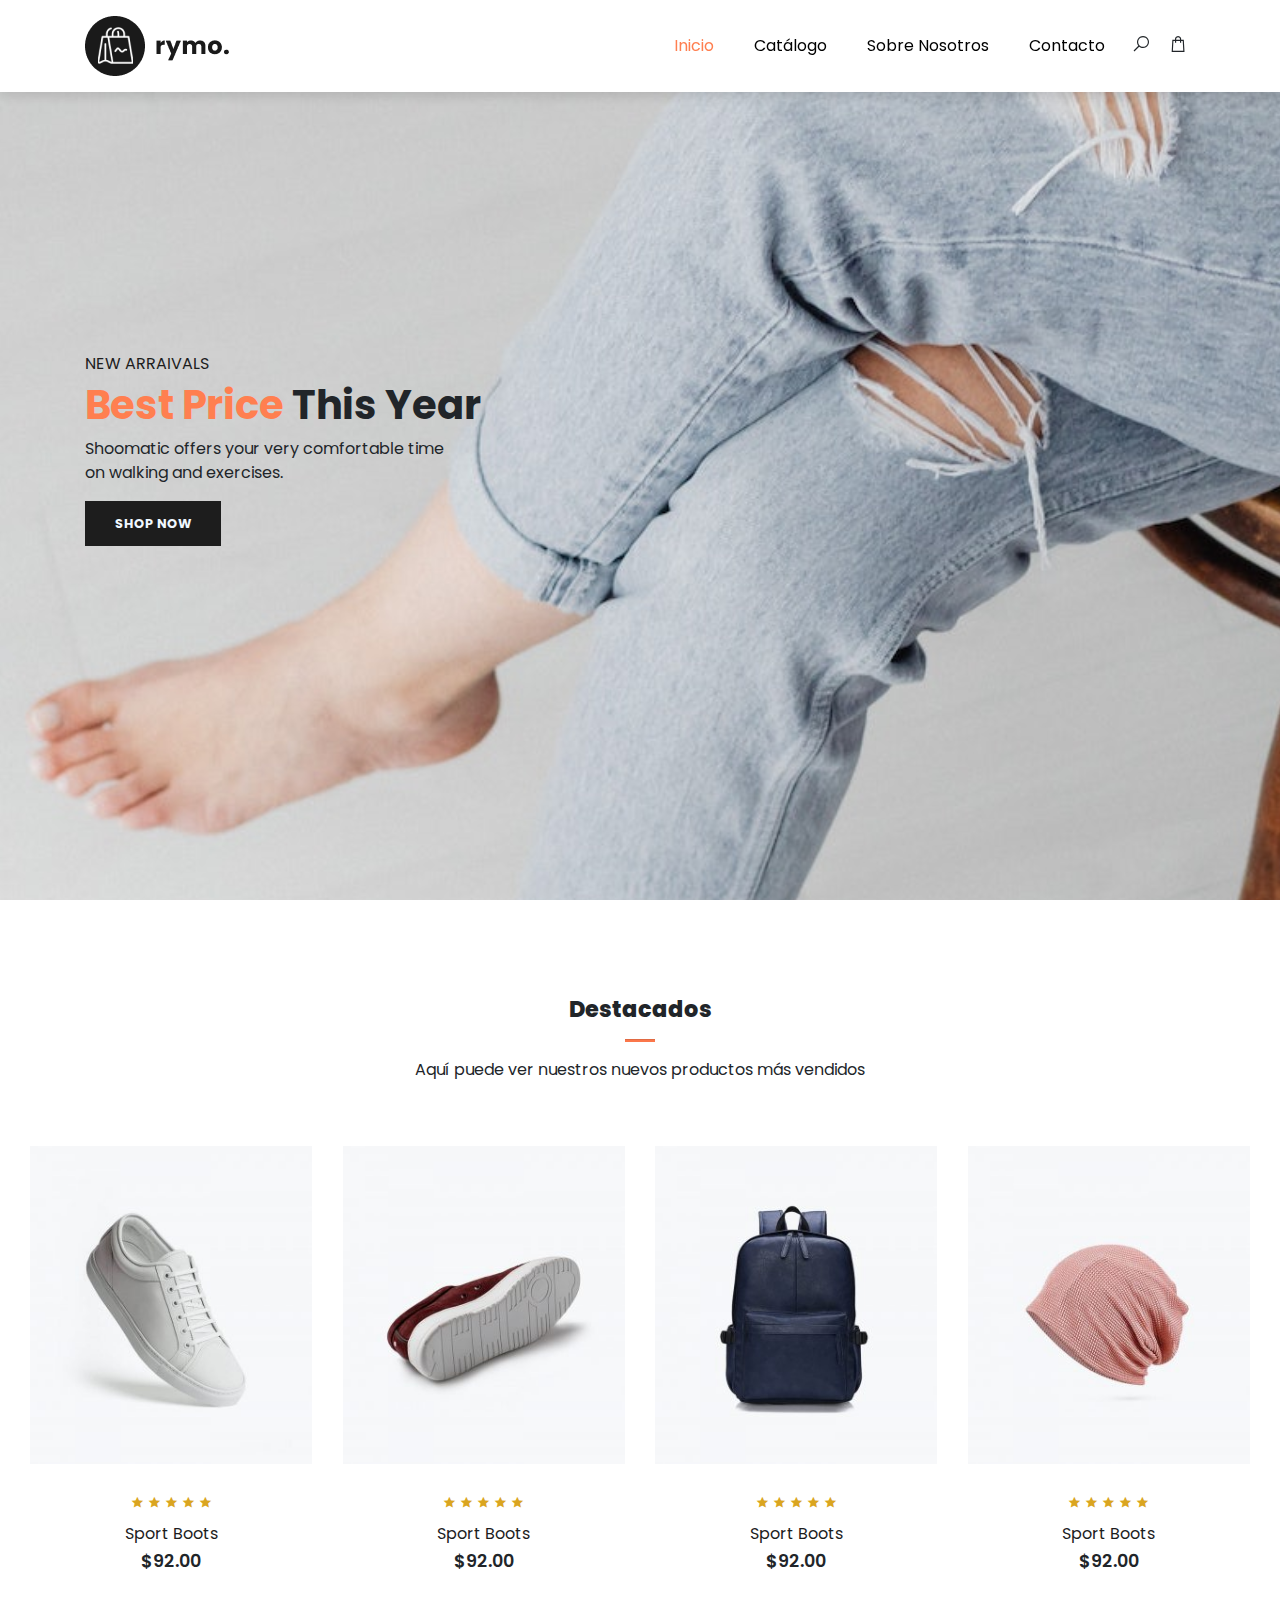
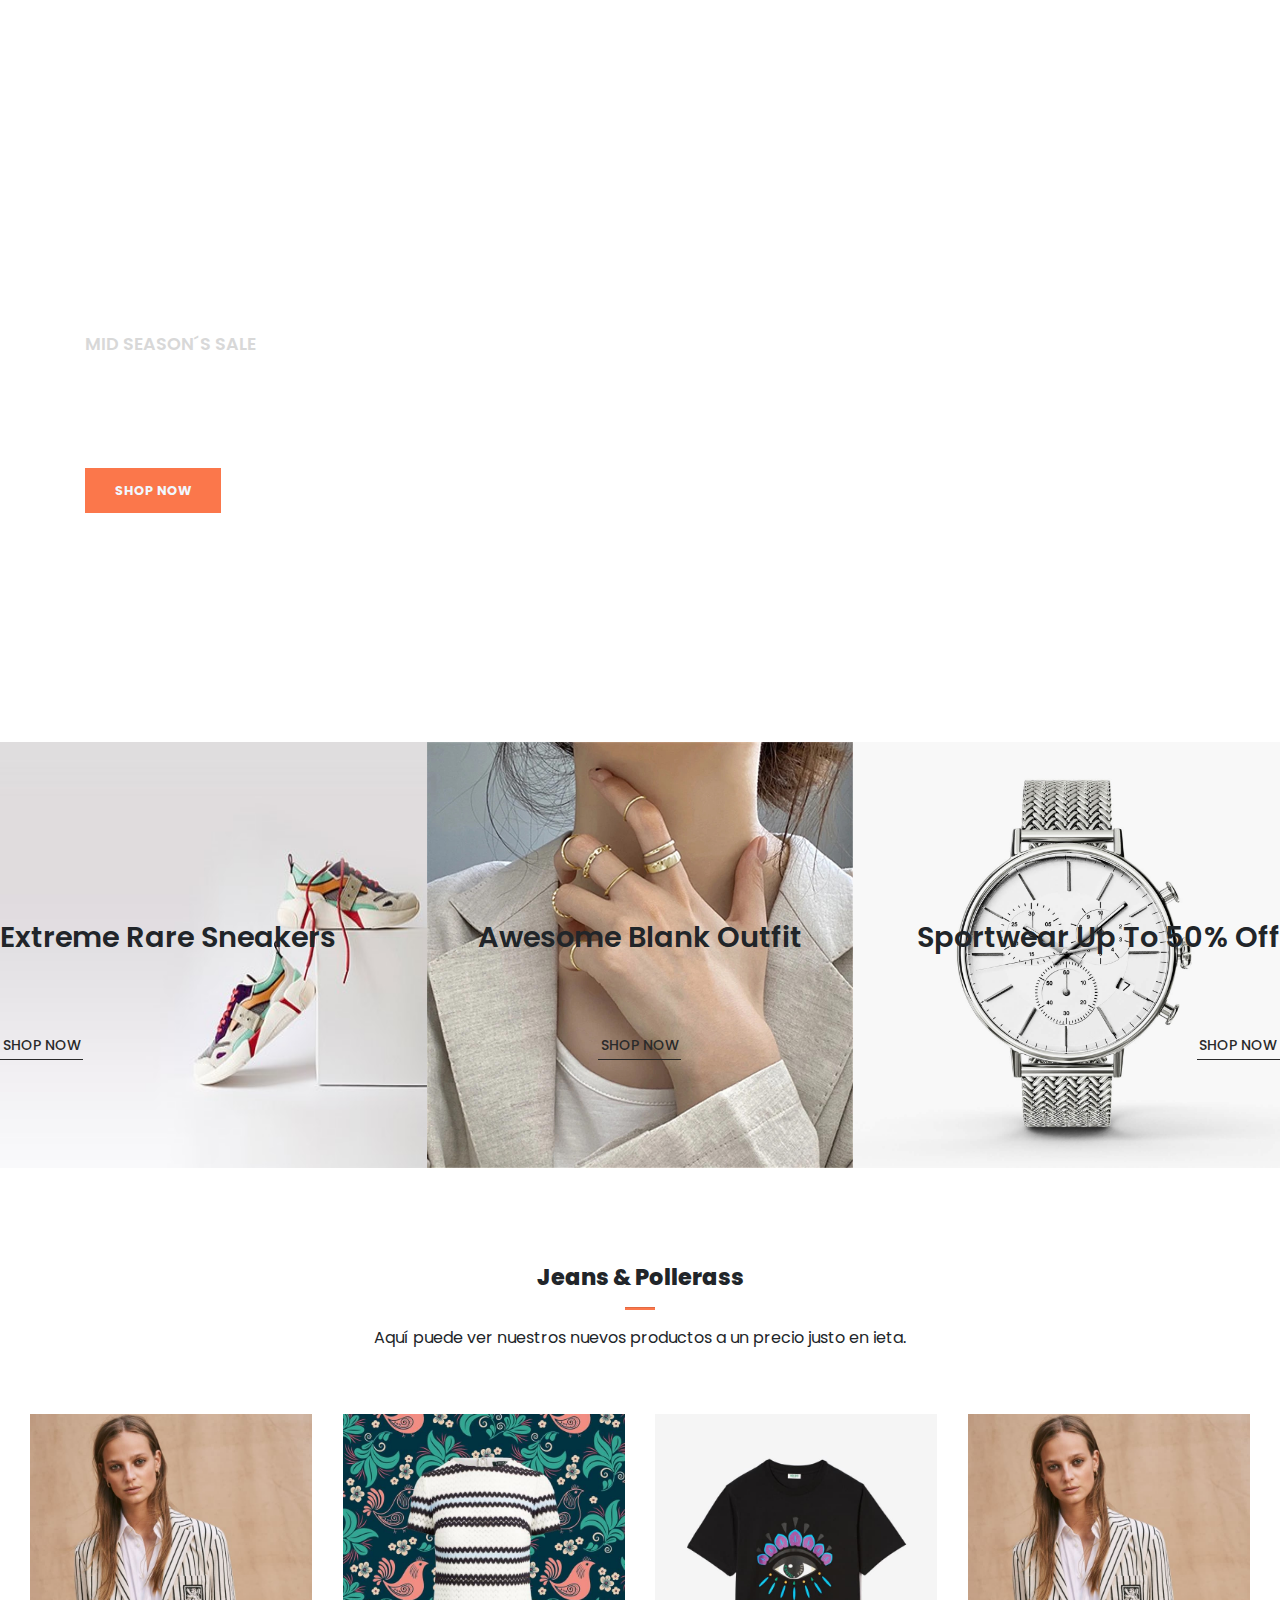
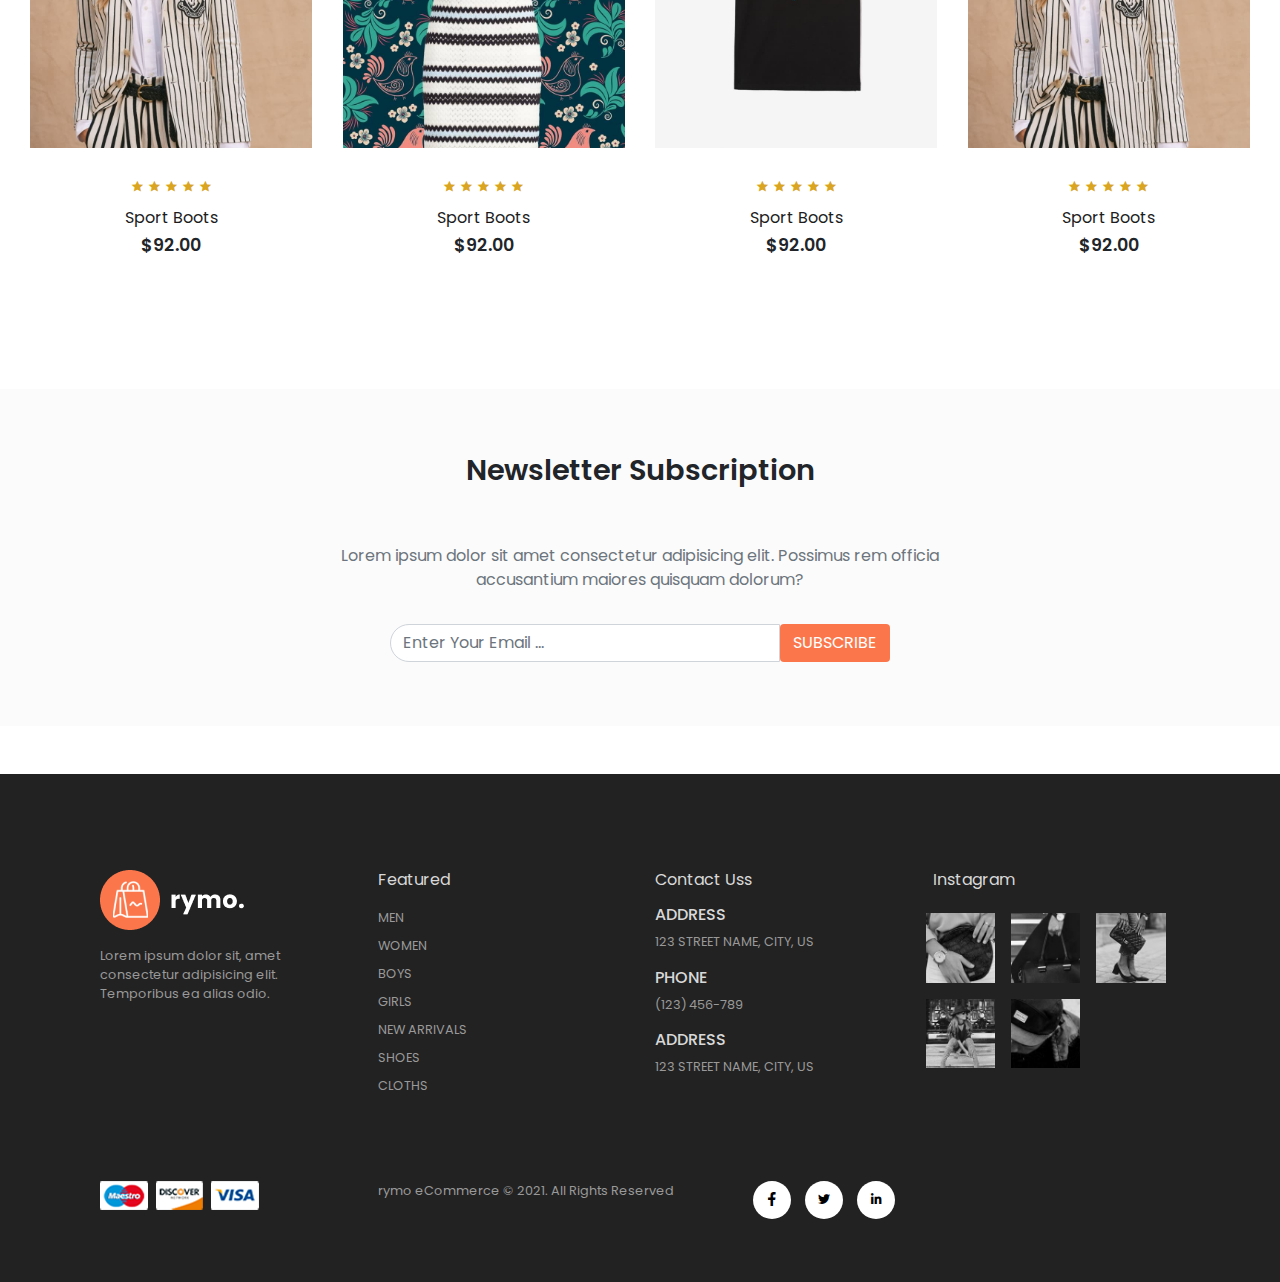
==== commit e0114d22: "Layaout - Home(incompleto)" ====
--- a/Maquetas/maqueta definitiva/index.html
+++ b/Maquetas/maqueta definitiva/index.html
@@ -23,7 +23,7 @@
 
         <div class="container">
 
-            <img src="img/proyecto/logo.png" width="70" height="70" alt="">
+            <img src="img/logo1.png" alt="">
 
             <button class="navbar-toggler" type="button" data-bs-toggle="collapse"
                 data-bs-target="#navbarSupportedContent" aria-controls="navbarSupportedContent" aria-expanded="false"
@@ -60,289 +60,293 @@
 
     </nav>
 
-    <section id="home">
-
-        <div class="container">
-
-            <h5>NEW ARRAIVALS</h5>
-            <h1><span>Diseños a medida,</span> cómodos y suaves</h1>
-            <p>Aprovecha nuestros descuentos en efectivo</p>
-            <button>Comprá ahora</button>
-
-        </div>
-
-    </section>
-
-    <section id="featured" class="my-5 pb-5"> 
-
-        <div class="container text-center mt-5 py-5">
-
-            <h3>Destacados</h3>
-            <hr class="mx-auto">
-            <p>Aquí puede ver nuestros nuevos productos más vendidos</p>
-
-        </div>
-
-        <div class="row mx-auto container-fluid">
-
-            <div class="product text-center col-lg-3 col-md-4 col-12">
-
-                <img class="img-fluid mb-3" src="img/proyecto/pollera_producto1.jpg" alt="">
-
-                <div class="star">
-
-                    <i class="las la-star"></i>
-                    <i class="las la-star"></i>
-                    <i class="las la-star"></i>
-                    <i class="las la-star"></i>
-                    <i class="las la-star"></i>
-
-                </div>
-
-                <h5 class="p-name">Pollera Rayna</h5>
-                <h4 class="p-price">$10.499</h4>
-                <button class="buy-btn">Comprá</button>
-
-            </div>
-
-            <div class="product text-center col-lg-3 col-md-4 col-12">
-
-                <img class="img-fluid mb-3" src="img/proyecto/chupin_producto1.jpg" alt="">
-
-                <div class="star">
-
-                    <i class="las la-star"></i>
-                    <i class="las la-star"></i>
-                    <i class="las la-star"></i>
-                    <i class="las la-star"></i>
-                    <i class="las la-star"></i>
-
-                </div>
-
-                <h5 class="p-name">Chupín Sassy</h5>
-                <h4 class="p-price">$13.000</h4>
-                <button class="buy-btn">Comprá</button>
-
-            </div>
-
-            <div class="product text-center col-lg-3 col-md-4 col-12">
-
-                <img class="img-fluid mb-3" src="img/proyecto/mom_producto1.jpg" alt="">
-
-                <div class="star">
-
-                    <i class="las la-star"></i>
-                    <i class="las la-star"></i>
-                    <i class="las la-star"></i>
-                    <i class="las la-star"></i>
-                    <i class="las la-star"></i>
-
-                </div>
-
-                <h5 class="p-name">Mom</h5>
-                <h4 class="p-price">$12.200</h4>
-                <button class="buy-btn">Comprá</button>
-
-            </div>
-
-            <div class="product text-center col-lg-3 col-md-4 col-12">
-
-                <img class="img-fluid mb-3" src="img/proyecto/pollera_producto2.jpg" alt="">
-
-                <div class="star">
-
-                    <i class="las la-star"></i>
-                    <i class="las la-star"></i>
-                    <i class="las la-star"></i>
-                    <i class="las la-star"></i>
-                    <i class="las la-star"></i>
-
-                </div>
-
-                <h5 class="p-name">Pollera Flower</h5>
-                <h4 class="p-price">$7.200</h4>
-                <button class="buy-btn">Comprá</button>
-
-            </div>
-
-        </div>
-
-    </section>
-
-    <section id="banner" class="my-5 py-5">
-
-        <div class="container">
-
-            <h3>Aprovechá<br> Descuentos hasta 20% OFF</h3>
-            <button class="text-uppercase">Comprá</button>
-
-        </div>
-
-    </section>
-
-    <section id="new" class="w-100">
-
-        <div class="row p-0 m-0">
-
-            <div class="one col-lg-4 col-md-12 col-12 p-0">
-
-                <img class="img-fluid" src="img/proyecto/categoria_chupines.jpg" alt="">
-
-                <div class="details">
-
-                    <button class="text-uppercase">Ver</button>
-
-                </div>
-
-            </div>
-
-            <div class="one col-lg-4 col-md-12 col-12 p-0">
-
-                <img class="img-fluid" src="img/proyecto/categoria_oxford.jpg" alt="">
-
-                <div class="details">
-
-                    <button class="text-uppercase">Ver</button>
-
-                </div>
-
-            </div>
-
-            <div class="one col-lg-4 col-md-12 col-12 p-0">
-
-                <img class="img-fluid" src="img/proyecto/categoria_mom.jpg" alt="">
-
-                <div class="details">
-
-                    <button class="text-uppercase">Ver</button>
-
-                </div>
-
-            </div>
-
-        </div>
-
-    </section> 
-
-    <section id="clothes" class="my-5"> 
-
-        <div class="container text-center mt-5 py-5">
-
-            <h3>Jeans & Polleras</h3>
-            <hr class="mx-auto">
-            <p>Aquí puede ver nuestros nuevos productos a un precio justo en ieta.</p>
-
-        </div>
-
-        <div class="row mx-auto container-fluid">
-
-            <div class="product text-center col-lg-3 col-md-4 col-12">
-
-                <img class="img-fluid mb-3" src="img/proyecto/pollera_producto4.jpg" alt="">
-
-                <div class="star">
-
-                    <i class="las la-star"></i>
-                    <i class="las la-star"></i>
-                    <i class="las la-star"></i>
-                    <i class="las la-star"></i>
-                    <i class="las la-star"></i>
-
-                </div>
-
-                <h5 class="p-name">Pollera Owen</h5>
-                <h4 class="p-price">$12.000</h4>
-                <button class="buy-btn">Comprá</button>
-
-            </div>
-
-            <div class="product text-center col-lg-3 col-md-4 col-12">
-
-                <img class="img-fluid mb-3" src="img/proyecto/chupin_producto3.jpg" alt="">
-
-                <div class="star">
-
-                    <i class="las la-star"></i>
-                    <i class="las la-star"></i>
-                    <i class="las la-star"></i>
-                    <i class="las la-star"></i>
-                    <i class="las la-star"></i>
-
-                </div>
-
-                <h5 class="p-name">Chupín Alice</h5>
-                <h4 class="p-price">$15.000</h4>
-                <button class="buy-btn">Comprá</button>
-
-            </div>
-
-            <div class="product text-center col-lg-3 col-md-4 col-12">
-
-                <img class="img-fluid mb-3" src="img/proyecto/pollera_producto5.jpg" alt="">
-
-                <div class="star">
-
-                    <i class="las la-star"></i>
-                    <i class="las la-star"></i>
-                    <i class="las la-star"></i>
-                    <i class="las la-star"></i>
-                    <i class="las la-star"></i>
-
-                </div>
-
-                <h5 class="p-name">Pollera Jayden</h5>
-                <h4 class="p-price">$8.000</h4>
-                <button class="buy-btn">Comprá</button>
-
-            </div>
-
-            <div class="product text-center col-lg-3 col-md-4 col-12">
-
-                <img class="img-fluid mb-3" src="img/proyecto/oxford_producto2.jpg" alt="">
-
-                <div class="star">
-
-                    <i class="las la-star"></i>
-                    <i class="las la-star"></i>
-                    <i class="las la-star"></i>
-                    <i class="las la-star"></i>
-                    <i class="las la-star"></i>
-
-                </div>
-
-                <h5 class="p-name">Oxford Dharma</h5>
-                <h4 class="p-price">$11.000</h4>
-                <button class="buy-btn">Comprá</button>
-
-            </div>
-
-        </div>
-
-    </section>
-
-        <!-- newsletter -->
-    <section id = "newsletter" class = "py-5">
-
-        <div class = "container">
-
-            <div class = "d-flex flex-column align-items-center justify-content-center">
-
-                <div class = "title text-center pt-3 pb-5">
-                    <h2 class = "position-relative d-inline-block ms-4">Subscripción al Newsletter</h2>
-                </div>
-
-                <p class = "text-center text-muted">Podes recibir todas las noticias de último momento</p>
-                
-                <div class = "input-group mb-3 mt-3">
-                    <input type = "text" class = "form-control" placeholder="Tu Email ...">
-                    <button class = "btn" type = "submit">Subscribir</button>
-                </div>
-
-            </div>
-
-        </div>
+
+        <section id="home">
+    
+            <div class="container">
+    
+                <h5>NEW ARRAIVALS</h5>
+                <h1><span>Best Price</span> This Year</h1>
+                <p>Shoomatic offers your very comfortable time<br>on walking and exercises.</p>
+                <button>Shop Now</button>
+    
+            </div>
+    
+        </section>
+    
+        <section id="featured" class="my-5 pb-5"> 
+    
+            <div class="container text-center mt-5 py-5">
+    
+                <h3>Destacados</h3>
+                <hr class="mx-auto">
+                <p>Aquí puede ver nuestros nuevos productos más vendidos</p>
+    
+            </div>
+    
+            <div class="row mx-auto container-fluid">
+    
+                <div class="product text-center col-lg-3 col-md-4 col-12">
+    
+                    <img class="img-fluid mb-3" src="img/featured/1.jpg" alt="">
+    
+                    <div class="star">
+    
+                        <i class="las la-star"></i>
+                        <i class="las la-star"></i>
+                        <i class="las la-star"></i>
+                        <i class="las la-star"></i>
+                        <i class="las la-star"></i>
+    
+                    </div>
+    
+                    <h5 class="p-name">Sport Boots</h5>
+                    <h4 class="p-price">$92.00</h4>
+                    <button class="buy-btn">Buy Now</button>
+    
+                </div>
+    
+                <div class="product text-center col-lg-3 col-md-4 col-12">
+    
+                    <img class="img-fluid mb-3" src="img/featured/2.jpg" alt="">
+    
+                    <div class="star">
+    
+                        <i class="las la-star"></i>
+                        <i class="las la-star"></i>
+                        <i class="las la-star"></i>
+                        <i class="las la-star"></i>
+                        <i class="las la-star"></i>
+    
+                    </div>
+    
+                    <h5 class="p-name">Sport Boots</h5>
+                    <h4 class="p-price">$92.00</h4>
+                    <button class="buy-btn">Buy Now</button>
+    
+                </div>
+    
+                <div class="product text-center col-lg-3 col-md-4 col-12">
+    
+                    <img class="img-fluid mb-3" src="img/featured/3.jpg" alt="">
+    
+                    <div class="star">
+    
+                        <i class="las la-star"></i>
+                        <i class="las la-star"></i>
+                        <i class="las la-star"></i>
+                        <i class="las la-star"></i>
+                        <i class="las la-star"></i>
+    
+                    </div>
+    
+                    <h5 class="p-name">Sport Boots</h5>
+                    <h4 class="p-price">$92.00</h4>
+                    <button class="buy-btn">Buy Now</button>
+    
+                </div>
+    
+                <div class="product text-center col-lg-3 col-md-4 col-12">
+    
+                    <img class="img-fluid mb-3" src="img/featured/4.jpg" alt="">
+    
+                    <div class="star">
+    
+                        <i class="las la-star"></i>
+                        <i class="las la-star"></i>
+                        <i class="las la-star"></i>
+                        <i class="las la-star"></i>
+                        <i class="las la-star"></i>
+    
+                    </div>
+    
+                    <h5 class="p-name">Sport Boots</h5>
+                    <h4 class="p-price">$92.00</h4>
+                    <button class="buy-btn">Buy Now</button>
+    
+                </div>
+    
+            </div>
+    
+        </section>
         
-    </section>
+        <section id="banner" class="my-5 py-5">
+    
+            <div class="container">
+    
+                <h4>MID SEASON´S SALE</h4>
+                <h1>Autumn Colleciton <br> UP TO 20% OFF</h1>
+                <button class="text-uppercase">Shop Now</button>
+    
+            </div>
+    
+        </section>
+    
+        <section id="new" class="w-100">
+    
+            <div class="row p-0 m-0">
+    
+                <div class="one col-lg-4 col-md-12 col-12 p-0">
+    
+                    <img class="img-fluid" src="img/new/1.jpg" alt="">
+    
+                    <div class="details">
+    
+                        <h2>Extreme Rare Sneakers</h2>
+                        <button class="text-uppercase">Shop now</button>
+    
+                    </div>
+    
+                </div>
+    
+                <div class="one col-lg-4 col-md-12 col-12 p-0">
+    
+                    <img class="img-fluid" src="img/new/5.jpg" alt="">
+    
+                    <div class="details">
+    
+                        <h2>Awesome Blank Outfit</h2>
+                        <button class="text-uppercase">Shop now</button>
+    
+                    </div>
+    
+                </div>
+    
+                <div class="one col-lg-4 col-md-12 col-12 p-0">
+    
+                    <img class="img-fluid" src="img/new/3.jpg" alt="">
+    
+                    <div class="details">
+    
+                        <h2>Sportwear Up To 50% Off</h2>
+                        <button class="text-uppercase">Shop now</button>
+    
+                    </div>
+    
+                </div>
+    
+            </div>
+    
+        </section> 
+    
+        <section id="clothes" class="my-5"> 
+    
+            <div class="container text-center mt-5 py-5">
+    
+                <h3>Jeans & Pollerass</h3>
+                <hr class="mx-auto">
+                <p>Aquí puede ver nuestros nuevos productos a un precio justo en ieta.</p>
+    
+            </div>
+    
+            <div class="row mx-auto container-fluid">
+    
+                <div class="product text-center col-lg-3 col-md-4 col-12">
+    
+                    <img class="img-fluid mb-3" src="img/clothes/1.jpg" alt="">
+    
+                    <div class="star">
+    
+                        <i class="las la-star"></i>
+                        <i class="las la-star"></i>
+                        <i class="las la-star"></i>
+                        <i class="las la-star"></i>
+                        <i class="las la-star"></i>
+    
+                    </div>
+    
+                    <h5 class="p-name">Sport Boots</h5>
+                    <h4 class="p-price">$92.00</h4>
+                    <button class="buy-btn">Buy Now</button>
+    
+                </div>
+    
+                <div class="product text-center col-lg-3 col-md-4 col-12">
+    
+                    <img class="img-fluid mb-3" src="img/clothes/2.jpg" alt="">
+    
+                    <div class="star">
+    
+                        <i class="las la-star"></i>
+                        <i class="las la-star"></i>
+                        <i class="las la-star"></i>
+                        <i class="las la-star"></i>
+                        <i class="las la-star"></i>
+    
+                    </div>
+    
+                    <h5 class="p-name">Sport Boots</h5>
+                    <h4 class="p-price">$92.00</h4>
+                    <button class="buy-btn">Buy Now</button>
+    
+                </div>
+    
+                <div class="product text-center col-lg-3 col-md-4 col-12">
+    
+                    <img class="img-fluid mb-3" src="img/clothes/3.jpg" alt="">
+    
+                    <div class="star">
+    
+                        <i class="las la-star"></i>
+                        <i class="las la-star"></i>
+                        <i class="las la-star"></i>
+                        <i class="las la-star"></i>
+                        <i class="las la-star"></i>
+    
+                    </div>
+    
+                    <h5 class="p-name">Sport Boots</h5>
+                    <h4 class="p-price">$92.00</h4>
+                    <button class="buy-btn">Buy Now</button>
+    
+                </div>
+    
+                <div class="product text-center col-lg-3 col-md-4 col-12">
+    
+                    <img class="img-fluid mb-3" src="img/clothes/1.jpg" alt="">
+    
+                    <div class="star">
+    
+                        <i class="las la-star"></i>
+                        <i class="las la-star"></i>
+                        <i class="las la-star"></i>
+                        <i class="las la-star"></i>
+                        <i class="las la-star"></i>
+    
+                    </div>
+    
+                    <h5 class="p-name">Sport Boots</h5>
+                    <h4 class="p-price">$92.00</h4>
+                    <button class="buy-btn">Buy Now</button>
+    
+                </div>
+    
+            </div>
+    
+        </section>
+    
+        <section id = "newsletter" class = "py-5">
+    
+            <div class = "container">
+    
+                <div class = "d-flex flex-column align-items-center justify-content-center">
+    
+                    <div class = "title text-center pt-3 pb-5">
+                        <h2 class = "position-relative d-inline-block ms-4">Newsletter Subscription</h2>
+                    </div>
+    
+                    <p class = "text-center text-muted">Lorem ipsum dolor sit amet consectetur adipisicing elit. Possimus rem officia accusantium maiores quisquam dolorum?</p>
+                    
+                    <div class = "input-group mb-3 mt-3">
+                        <input type = "text" class = "form-control" placeholder="Enter Your Email ...">
+                        <button class = "btn" type = "submit">Subscribe</button>
+                    </div>
+    
+                </div>
+    
+            </div>
+            
+        </section>
 
     <footer class="mt-5 py-5">
 
@@ -350,9 +354,9 @@
 
             <div class="footer-one col-lg-3 col-md-6 col-12">
 
-                <img src="img/proyecto/logo.png" width="50" height="50" alt="">
-
-                <p class="pt-3">Podés visitarnos en nuestro Showroom</p>
+                <img src="img/logo2.png" alt="">
+
+                <p class="pt-3">Lorem ipsum dolor sit, amet consectetur adipisicing elit. Temporibus ea alias odio.</p>
 
             </div>
 
@@ -376,19 +380,22 @@
 
             <div class="footer-one col-lg-3 col-md-6 col-12 mb-3">
 
-                <h5 class="pb-2">Contactános</h5>
+                <h5 class="pb-2">Contact Uss</h5>
 
                 <div>
-                    <h6 class="text-uppercase">Dirección</h6>
-                    <p>Juana azurduy 2435, CABA</p>
+                    <h6 class="text-uppercase">Address</h6>
+                    <p>123 STREET NAME, CITY, US</p>
                 </div>
 
                 <div>
-                    <h6 class="text-uppercase">Whatsapp</h6>
-                    <p>(011) 3427-9989</p>
-                </div>
-
-
+                    <h6 class="text-uppercase">Phone</h6>
+                    <p>(123) 456-789</p>
+                </div>
+
+                <div>
+                    <h6 class="text-uppercase">Address</h6>
+                    <p>123 STREET NAME, CITY, US</p>
+                </div>
 
             </div>
 
@@ -398,11 +405,11 @@
 
                 <div class="row">
 
-                    <img class="img-fluid w-25 h-100 m-2" src="img/proyecto/pollera_producto6.jpg" alt="">
-                    <img class="img-fluid w-25 h-100 m-2" src="img/proyecto/chupin_producto5.jpg" alt="">
-                    <img class="img-fluid w-25 h-100 m-2" src="img/proyecto/chupin_producto2.jpg" alt="">
-                    <img class="img-fluid w-25 h-100 m-2" src="img/proyecto/oxford_producto1.jpg" alt="">
-                    <img class="img-fluid w-25 h-100 m-2" src="img/proyecto/pollera_producto5.jpg" alt="">
+                    <img class="img-fluid w-25 h-100 m-2" src="img/insta/1.jpg" alt="">
+                    <img class="img-fluid w-25 h-100 m-2" src="img/insta/2.jpg" alt="">
+                    <img class="img-fluid w-25 h-100 m-2" src="img/insta/3.jpg" alt="">
+                    <img class="img-fluid w-25 h-100 m-2" src="img/insta/4.jpg" alt="">
+                    <img class="img-fluid w-25 h-100 m-2" src="img/insta/5.jpg" alt="">
 
                 </div>
 
@@ -418,7 +425,7 @@
                     <img src="img/payment.png" alt="">
                 </div>
                 <div class="col-lg-4 col-md-6 col-12 text-nowrap mb-2">
-                    <p>ieta eCommerce © 2022. Todos los derechos reservados</p>
+                    <p>rymo eCommerce © 2021. All Rights Reserved</p>
                 </div>
                 <div class="col-lg-4 col-md-6 col-12">
                     <a href="#"><i class="lab la-facebook-f"></i></a>
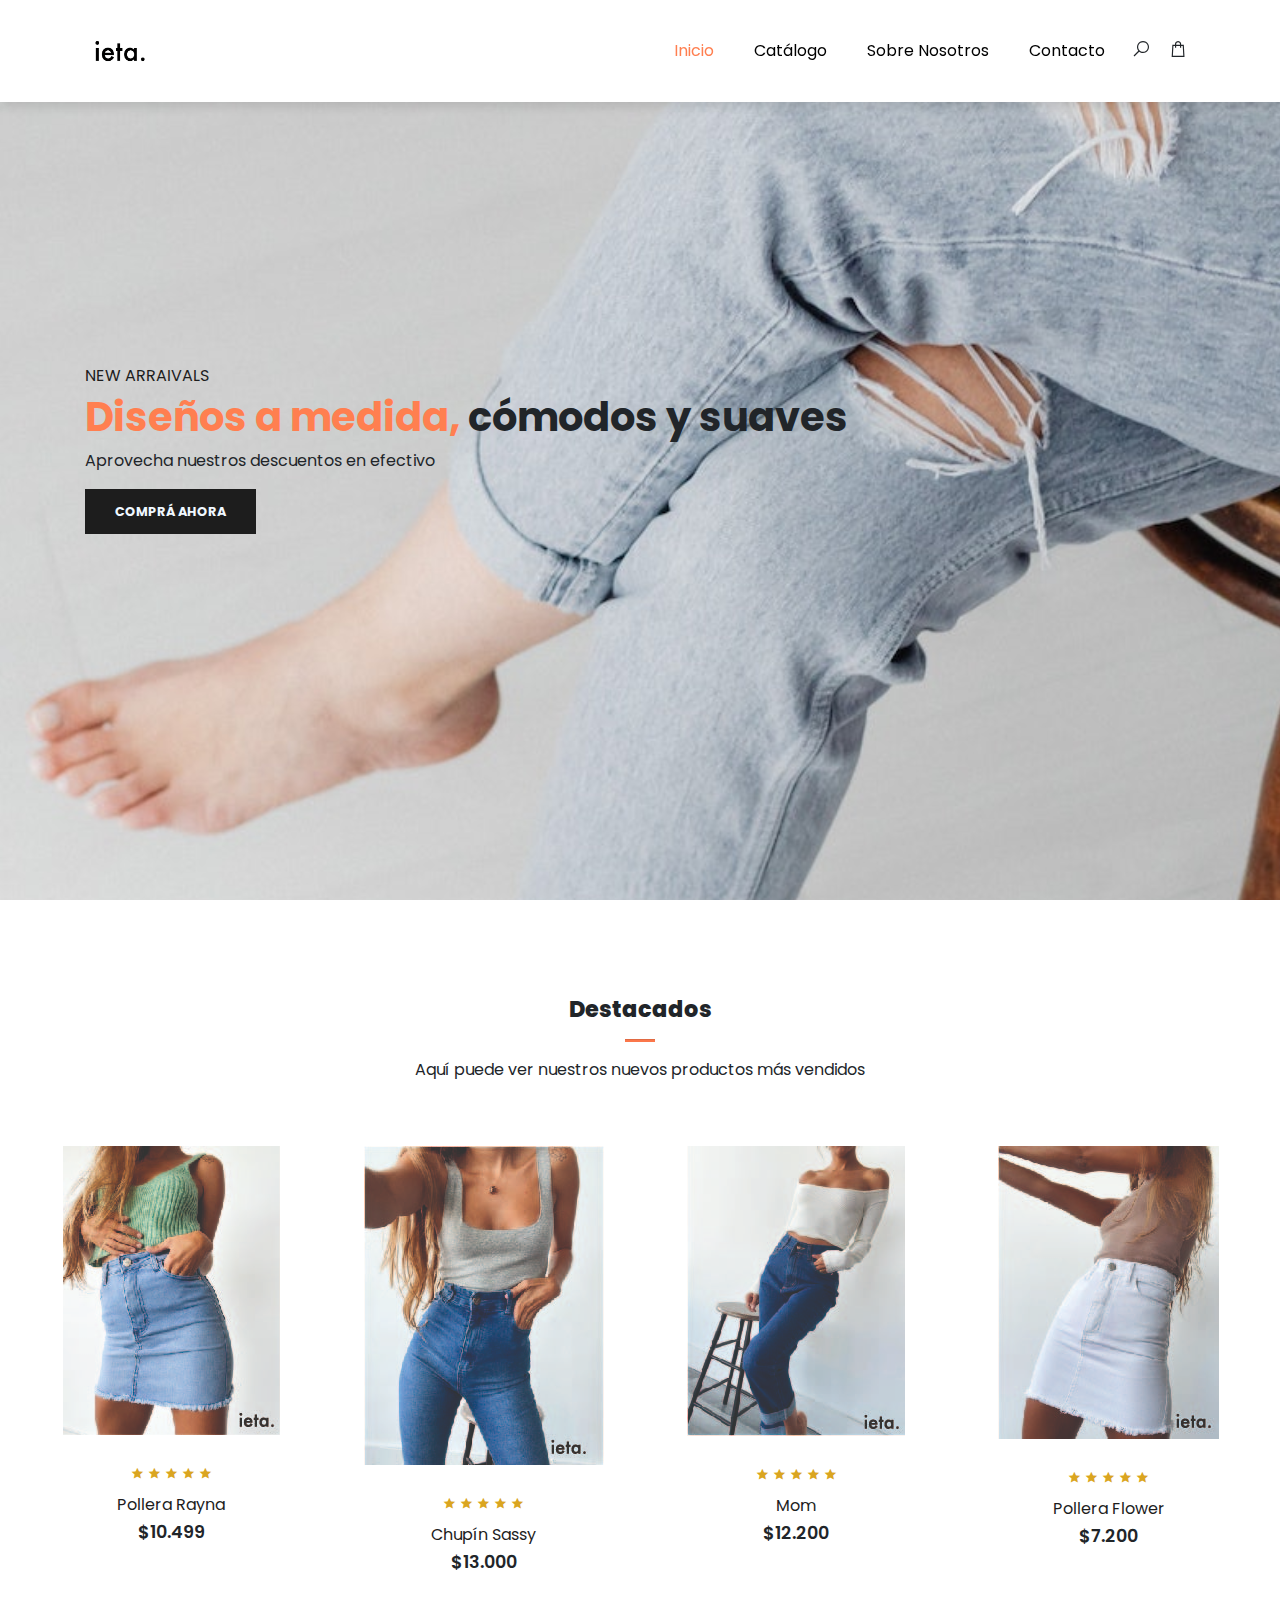
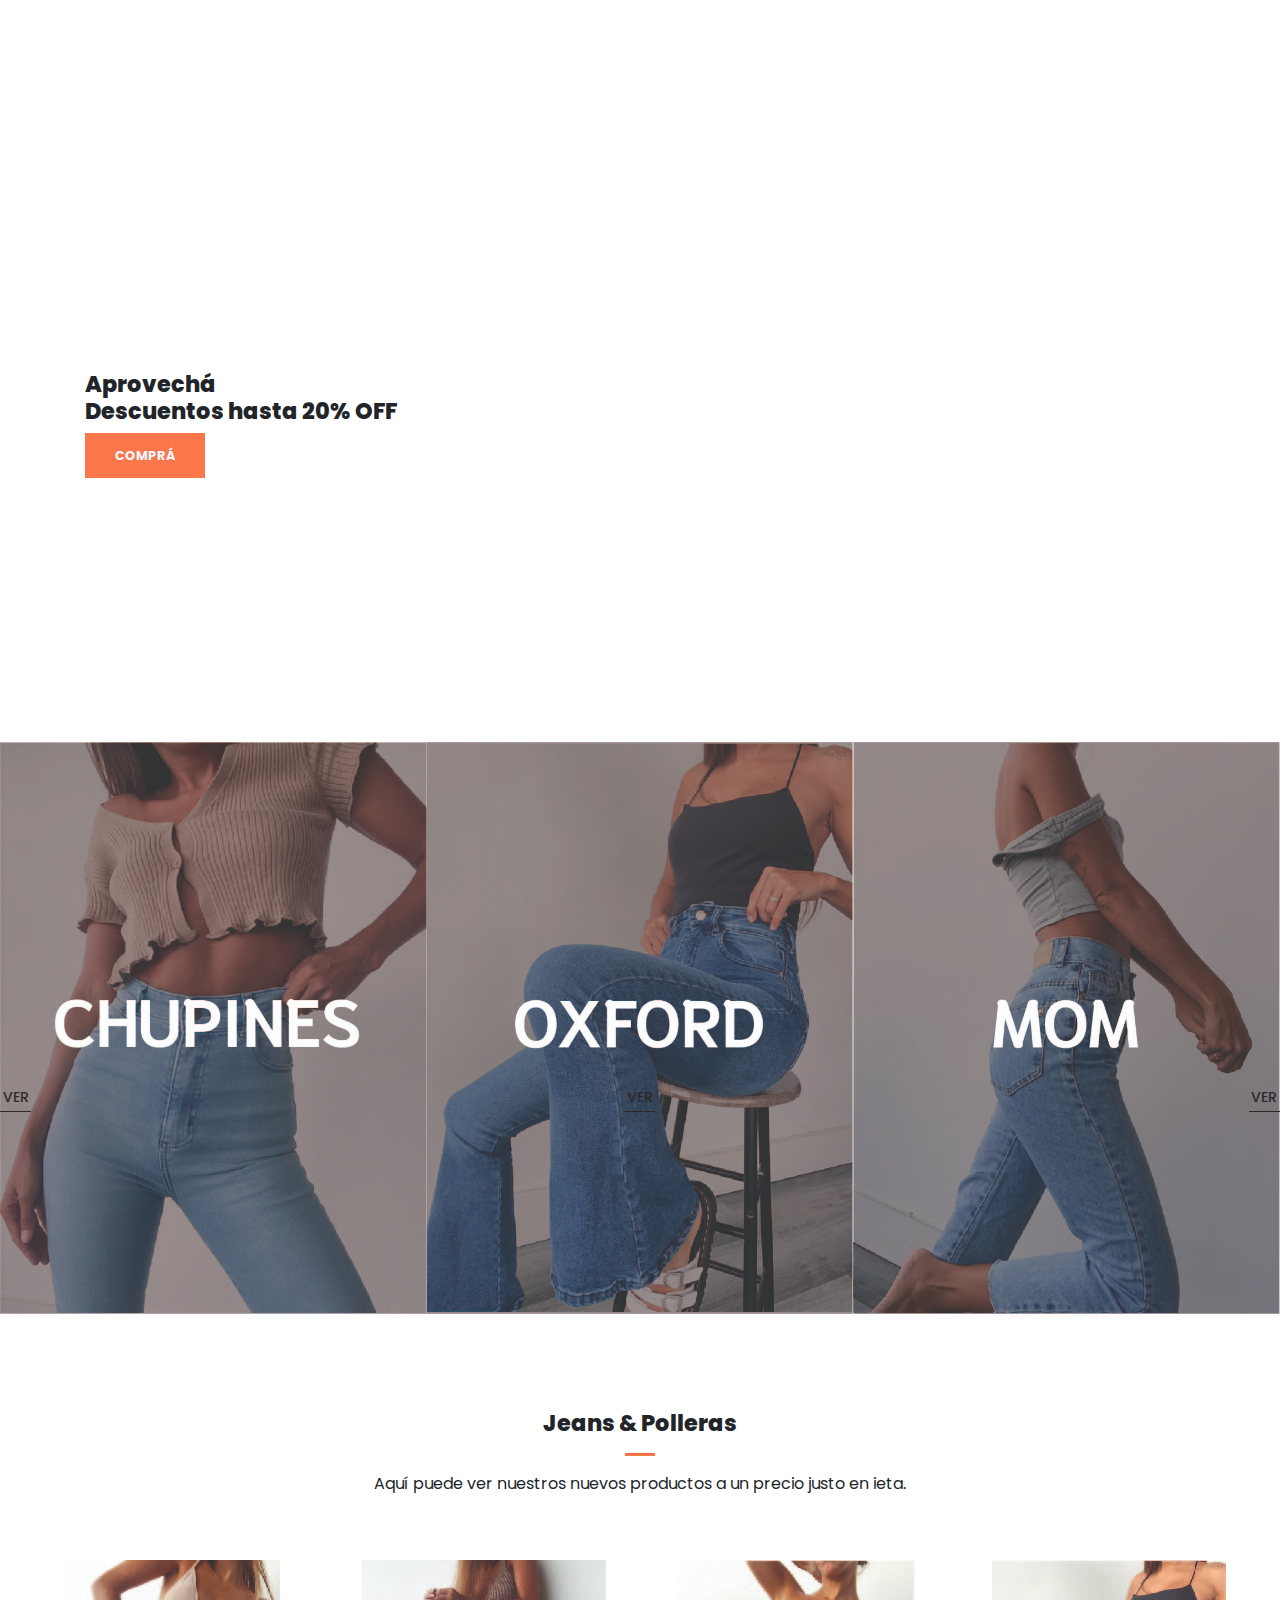
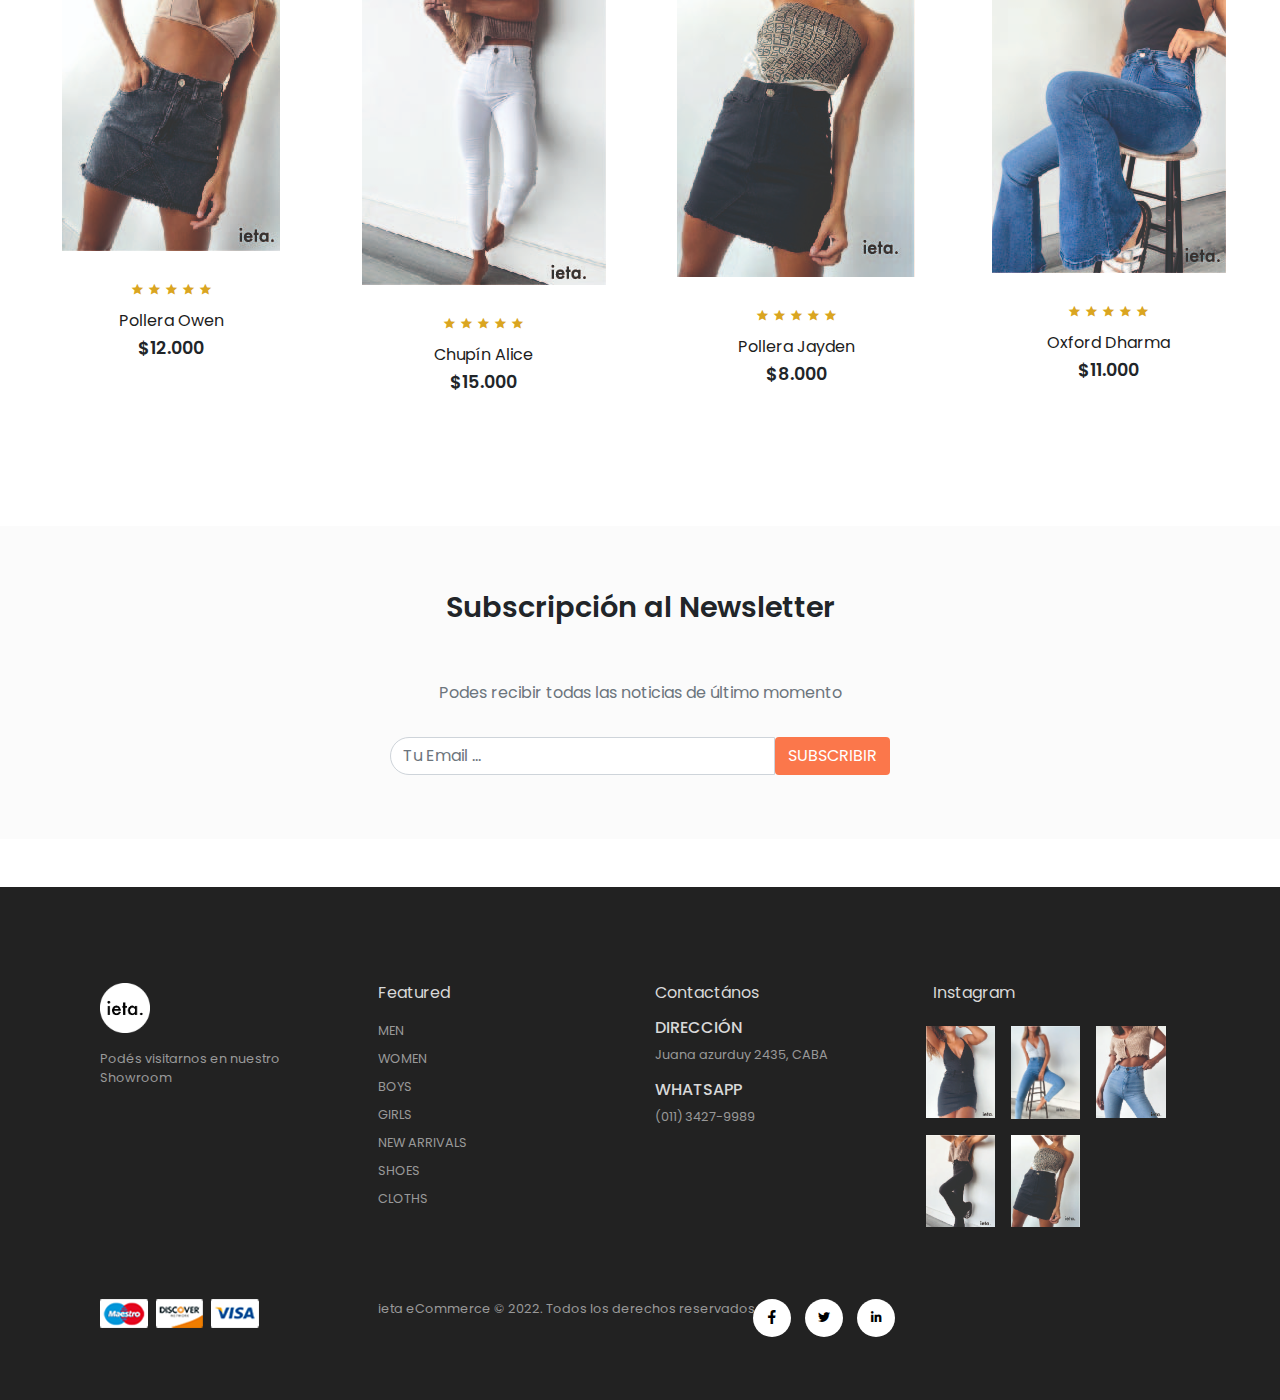
==== commit 4167f48b: "Layout - Home(incompleto-marge)" ====
--- a/Maquetas/maqueta definitiva/index.html
+++ b/Maquetas/maqueta definitiva/index.html
@@ -23,7 +23,7 @@
 
         <div class="container">
 
-            <img src="img/logo1.png" alt="">
+            <img src="img/proyecto/logo.png" width="70" height="70" alt="">
 
             <button class="navbar-toggler" type="button" data-bs-toggle="collapse"
                 data-bs-target="#navbarSupportedContent" aria-controls="navbarSupportedContent" aria-expanded="false"
@@ -60,293 +60,289 @@
 
     </nav>
 
-
-        <section id="home">
-    
-            <div class="container">
-    
-                <h5>NEW ARRAIVALS</h5>
-                <h1><span>Best Price</span> This Year</h1>
-                <p>Shoomatic offers your very comfortable time<br>on walking and exercises.</p>
-                <button>Shop Now</button>
-    
-            </div>
-    
-        </section>
-    
-        <section id="featured" class="my-5 pb-5"> 
-    
-            <div class="container text-center mt-5 py-5">
-    
-                <h3>Destacados</h3>
-                <hr class="mx-auto">
-                <p>Aquí puede ver nuestros nuevos productos más vendidos</p>
-    
-            </div>
-    
-            <div class="row mx-auto container-fluid">
-    
-                <div class="product text-center col-lg-3 col-md-4 col-12">
-    
-                    <img class="img-fluid mb-3" src="img/featured/1.jpg" alt="">
-    
-                    <div class="star">
-    
-                        <i class="las la-star"></i>
-                        <i class="las la-star"></i>
-                        <i class="las la-star"></i>
-                        <i class="las la-star"></i>
-                        <i class="las la-star"></i>
-    
-                    </div>
-    
-                    <h5 class="p-name">Sport Boots</h5>
-                    <h4 class="p-price">$92.00</h4>
-                    <button class="buy-btn">Buy Now</button>
-    
-                </div>
-    
-                <div class="product text-center col-lg-3 col-md-4 col-12">
-    
-                    <img class="img-fluid mb-3" src="img/featured/2.jpg" alt="">
-    
-                    <div class="star">
-    
-                        <i class="las la-star"></i>
-                        <i class="las la-star"></i>
-                        <i class="las la-star"></i>
-                        <i class="las la-star"></i>
-                        <i class="las la-star"></i>
-    
-                    </div>
-    
-                    <h5 class="p-name">Sport Boots</h5>
-                    <h4 class="p-price">$92.00</h4>
-                    <button class="buy-btn">Buy Now</button>
-    
-                </div>
-    
-                <div class="product text-center col-lg-3 col-md-4 col-12">
-    
-                    <img class="img-fluid mb-3" src="img/featured/3.jpg" alt="">
-    
-                    <div class="star">
-    
-                        <i class="las la-star"></i>
-                        <i class="las la-star"></i>
-                        <i class="las la-star"></i>
-                        <i class="las la-star"></i>
-                        <i class="las la-star"></i>
-    
-                    </div>
-    
-                    <h5 class="p-name">Sport Boots</h5>
-                    <h4 class="p-price">$92.00</h4>
-                    <button class="buy-btn">Buy Now</button>
-    
-                </div>
-    
-                <div class="product text-center col-lg-3 col-md-4 col-12">
-    
-                    <img class="img-fluid mb-3" src="img/featured/4.jpg" alt="">
-    
-                    <div class="star">
-    
-                        <i class="las la-star"></i>
-                        <i class="las la-star"></i>
-                        <i class="las la-star"></i>
-                        <i class="las la-star"></i>
-                        <i class="las la-star"></i>
-    
-                    </div>
-    
-                    <h5 class="p-name">Sport Boots</h5>
-                    <h4 class="p-price">$92.00</h4>
-                    <button class="buy-btn">Buy Now</button>
-    
-                </div>
-    
-            </div>
-    
-        </section>
+    <section id="home">
+
+        <div class="container">
+
+            <h5>NEW ARRAIVALS</h5>
+            <h1><span>Diseños a medida,</span> cómodos y suaves</h1>
+            <p>Aprovecha nuestros descuentos en efectivo</p>
+            <button>Comprá ahora</button>
+
+        </div>
+
+    </section>
+
+    <section id="featured" class="my-5 pb-5"> 
+
+        <div class="container text-center mt-5 py-5">
+
+            <h3>Destacados</h3>
+            <hr class="mx-auto">
+            <p>Aquí puede ver nuestros nuevos productos más vendidos</p>
+
+        </div>
+
+        <div class="row mx-auto container-fluid">
+
+            <div class="product text-center col-lg-3 col-md-4 col-12">
+
+                <img class="img-fluid mb-3" src="img/proyecto/pollera_producto1.jpg" alt="">
+
+                <div class="star">
+
+                    <i class="las la-star"></i>
+                    <i class="las la-star"></i>
+                    <i class="las la-star"></i>
+                    <i class="las la-star"></i>
+                    <i class="las la-star"></i>
+
+                </div>
+
+                <h5 class="p-name">Pollera Rayna</h5>
+                <h4 class="p-price">$10.499</h4>
+                <button class="buy-btn">Comprá</button>
+
+            </div>
+
+            <div class="product text-center col-lg-3 col-md-4 col-12">
+
+                <img class="img-fluid mb-3" src="img/proyecto/chupin_producto1.jpg" alt="">
+
+                <div class="star">
+
+                    <i class="las la-star"></i>
+                    <i class="las la-star"></i>
+                    <i class="las la-star"></i>
+                    <i class="las la-star"></i>
+                    <i class="las la-star"></i>
+
+                </div>
+
+                <h5 class="p-name">Chupín Sassy</h5>
+                <h4 class="p-price">$13.000</h4>
+                <button class="buy-btn">Comprá</button>
+
+            </div>
+
+            <div class="product text-center col-lg-3 col-md-4 col-12">
+
+                <img class="img-fluid mb-3" src="img/proyecto/mom_producto1.jpg" alt="">
+
+                <div class="star">
+
+                    <i class="las la-star"></i>
+                    <i class="las la-star"></i>
+                    <i class="las la-star"></i>
+                    <i class="las la-star"></i>
+                    <i class="las la-star"></i>
+
+                </div>
+
+                <h5 class="p-name">Mom</h5>
+                <h4 class="p-price">$12.200</h4>
+                <button class="buy-btn">Comprá</button>
+
+            </div>
+
+            <div class="product text-center col-lg-3 col-md-4 col-12">
+
+                <img class="img-fluid mb-3" src="img/proyecto/pollera_producto2.jpg" alt="">
+
+                <div class="star">
+
+                    <i class="las la-star"></i>
+                    <i class="las la-star"></i>
+                    <i class="las la-star"></i>
+                    <i class="las la-star"></i>
+                    <i class="las la-star"></i>
+
+                </div>
+
+                <h5 class="p-name">Pollera Flower</h5>
+                <h4 class="p-price">$7.200</h4>
+                <button class="buy-btn">Comprá</button>
+
+            </div>
+
+        </div>
+
+    </section>
+
+    <section id="banner" class="my-5 py-5">
+
+        <div class="container">
+
+            <h3>Aprovechá<br> Descuentos hasta 20% OFF</h3>
+            <button class="text-uppercase">Comprá</button>
+
+        </div>
+
+    </section>
+
+    <section id="new" class="w-100">
+
+        <div class="row p-0 m-0">
+
+            <div class="one col-lg-4 col-md-12 col-12 p-0">
+
+                <img class="img-fluid" src="img/proyecto/categoria_chupines.jpg" alt="">
+
+                <div class="details">
+
+                    <button class="text-uppercase">Ver</button>
+
+                </div>
+
+            </div>
+
+            <div class="one col-lg-4 col-md-12 col-12 p-0">
+
+                <img class="img-fluid" src="img/proyecto/categoria_oxford.jpg" alt="">
+
+                <div class="details">
+
+                    <button class="text-uppercase">Ver</button>
+
+                </div>
+
+            </div>
+
+            <div class="one col-lg-4 col-md-12 col-12 p-0">
+
+                <img class="img-fluid" src="img/proyecto/categoria_mom.jpg" alt="">
+
+                <div class="details">
+
+                    <button class="text-uppercase">Ver</button>
+
+                </div>
+
+            </div>
+
+        </div>
+
+    </section> 
+
+    <section id="clothes" class="my-5"> 
+
+        <div class="container text-center mt-5 py-5">
+
+            <h3>Jeans & Polleras</h3>
+            <hr class="mx-auto">
+            <p>Aquí puede ver nuestros nuevos productos a un precio justo en ieta.</p>
+
+        </div>
+
+        <div class="row mx-auto container-fluid">
+
+            <div class="product text-center col-lg-3 col-md-4 col-12">
+
+                <img class="img-fluid mb-3" src="img/proyecto/pollera_producto4.jpg" alt="">
+
+                <div class="star">
+
+                    <i class="las la-star"></i>
+                    <i class="las la-star"></i>
+                    <i class="las la-star"></i>
+                    <i class="las la-star"></i>
+                    <i class="las la-star"></i>
+
+                </div>
+
+                <h5 class="p-name">Pollera Owen</h5>
+                <h4 class="p-price">$12.000</h4>
+                <button class="buy-btn">Comprá</button>
+
+            </div>
+
+            <div class="product text-center col-lg-3 col-md-4 col-12">
+
+                <img class="img-fluid mb-3" src="img/proyecto/chupin_producto3.jpg" alt="">
+
+                <div class="star">
+
+                    <i class="las la-star"></i>
+                    <i class="las la-star"></i>
+                    <i class="las la-star"></i>
+                    <i class="las la-star"></i>
+                    <i class="las la-star"></i>
+
+                </div>
+
+                <h5 class="p-name">Chupín Alice</h5>
+                <h4 class="p-price">$15.000</h4>
+                <button class="buy-btn">Comprá</button>
+
+            </div>
+
+            <div class="product text-center col-lg-3 col-md-4 col-12">
+
+                <img class="img-fluid mb-3" src="img/proyecto/pollera_producto5.jpg" alt="">
+
+                <div class="star">
+
+                    <i class="las la-star"></i>
+                    <i class="las la-star"></i>
+                    <i class="las la-star"></i>
+                    <i class="las la-star"></i>
+                    <i class="las la-star"></i>
+
+                </div>
+
+                <h5 class="p-name">Pollera Jayden</h5>
+                <h4 class="p-price">$8.000</h4>
+                <button class="buy-btn">Comprá</button>
+
+            </div>
+
+            <div class="product text-center col-lg-3 col-md-4 col-12">
+
+                <img class="img-fluid mb-3" src="img/proyecto/oxford_producto2.jpg" alt="">
+
+                <div class="star">
+
+                    <i class="las la-star"></i>
+                    <i class="las la-star"></i>
+                    <i class="las la-star"></i>
+                    <i class="las la-star"></i>
+                    <i class="las la-star"></i>
+
+                </div>
+
+                <h5 class="p-name">Oxford Dharma</h5>
+                <h4 class="p-price">$11.000</h4>
+                <button class="buy-btn">Comprá</button>
+
+            </div>
+
+        </div>
+
+    </section>
+
+        <!-- newsletter -->
+    <section id = "newsletter" class = "py-5">
+
+        <div class = "container">
+
+            <div class = "d-flex flex-column align-items-center justify-content-center">
+
+                <div class = "title text-center pt-3 pb-5">
+                    <h2 class = "position-relative d-inline-block ms-4">Subscripción al Newsletter</h2>
+                </div>
+
+                <p class = "text-center text-muted">Podes recibir todas las noticias de último momento</p>
+                
+                <div class = "input-group mb-3 mt-3">
+                    <input type = "text" class = "form-control" placeholder="Tu Email ...">
+                    <button class = "btn" type = "submit">Subscribir</button>
+                </div>
+
+            </div>
+
+        </div>
         
-        <section id="banner" class="my-5 py-5">
-    
-            <div class="container">
-    
-                <h4>MID SEASON´S SALE</h4>
-                <h1>Autumn Colleciton <br> UP TO 20% OFF</h1>
-                <button class="text-uppercase">Shop Now</button>
-    
-            </div>
-    
-        </section>
-    
-        <section id="new" class="w-100">
-    
-            <div class="row p-0 m-0">
-    
-                <div class="one col-lg-4 col-md-12 col-12 p-0">
-    
-                    <img class="img-fluid" src="img/new/1.jpg" alt="">
-    
-                    <div class="details">
-    
-                        <h2>Extreme Rare Sneakers</h2>
-                        <button class="text-uppercase">Shop now</button>
-    
-                    </div>
-    
-                </div>
-    
-                <div class="one col-lg-4 col-md-12 col-12 p-0">
-    
-                    <img class="img-fluid" src="img/new/5.jpg" alt="">
-    
-                    <div class="details">
-    
-                        <h2>Awesome Blank Outfit</h2>
-                        <button class="text-uppercase">Shop now</button>
-    
-                    </div>
-    
-                </div>
-    
-                <div class="one col-lg-4 col-md-12 col-12 p-0">
-    
-                    <img class="img-fluid" src="img/new/3.jpg" alt="">
-    
-                    <div class="details">
-    
-                        <h2>Sportwear Up To 50% Off</h2>
-                        <button class="text-uppercase">Shop now</button>
-    
-                    </div>
-    
-                </div>
-    
-            </div>
-    
-        </section> 
-    
-        <section id="clothes" class="my-5"> 
-    
-            <div class="container text-center mt-5 py-5">
-    
-                <h3>Jeans & Pollerass</h3>
-                <hr class="mx-auto">
-                <p>Aquí puede ver nuestros nuevos productos a un precio justo en ieta.</p>
-    
-            </div>
-    
-            <div class="row mx-auto container-fluid">
-    
-                <div class="product text-center col-lg-3 col-md-4 col-12">
-    
-                    <img class="img-fluid mb-3" src="img/clothes/1.jpg" alt="">
-    
-                    <div class="star">
-    
-                        <i class="las la-star"></i>
-                        <i class="las la-star"></i>
-                        <i class="las la-star"></i>
-                        <i class="las la-star"></i>
-                        <i class="las la-star"></i>
-    
-                    </div>
-    
-                    <h5 class="p-name">Sport Boots</h5>
-                    <h4 class="p-price">$92.00</h4>
-                    <button class="buy-btn">Buy Now</button>
-    
-                </div>
-    
-                <div class="product text-center col-lg-3 col-md-4 col-12">
-    
-                    <img class="img-fluid mb-3" src="img/clothes/2.jpg" alt="">
-    
-                    <div class="star">
-    
-                        <i class="las la-star"></i>
-                        <i class="las la-star"></i>
-                        <i class="las la-star"></i>
-                        <i class="las la-star"></i>
-                        <i class="las la-star"></i>
-    
-                    </div>
-    
-                    <h5 class="p-name">Sport Boots</h5>
-                    <h4 class="p-price">$92.00</h4>
-                    <button class="buy-btn">Buy Now</button>
-    
-                </div>
-    
-                <div class="product text-center col-lg-3 col-md-4 col-12">
-    
-                    <img class="img-fluid mb-3" src="img/clothes/3.jpg" alt="">
-    
-                    <div class="star">
-    
-                        <i class="las la-star"></i>
-                        <i class="las la-star"></i>
-                        <i class="las la-star"></i>
-                        <i class="las la-star"></i>
-                        <i class="las la-star"></i>
-    
-                    </div>
-    
-                    <h5 class="p-name">Sport Boots</h5>
-                    <h4 class="p-price">$92.00</h4>
-                    <button class="buy-btn">Buy Now</button>
-    
-                </div>
-    
-                <div class="product text-center col-lg-3 col-md-4 col-12">
-    
-                    <img class="img-fluid mb-3" src="img/clothes/1.jpg" alt="">
-    
-                    <div class="star">
-    
-                        <i class="las la-star"></i>
-                        <i class="las la-star"></i>
-                        <i class="las la-star"></i>
-                        <i class="las la-star"></i>
-                        <i class="las la-star"></i>
-    
-                    </div>
-    
-                    <h5 class="p-name">Sport Boots</h5>
-                    <h4 class="p-price">$92.00</h4>
-                    <button class="buy-btn">Buy Now</button>
-    
-                </div>
-    
-            </div>
-    
-        </section>
-    
-        <section id = "newsletter" class = "py-5">
-    
-            <div class = "container">
-    
-                <div class = "d-flex flex-column align-items-center justify-content-center">
-    
-                    <div class = "title text-center pt-3 pb-5">
-                        <h2 class = "position-relative d-inline-block ms-4">Newsletter Subscription</h2>
-                    </div>
-    
-                    <p class = "text-center text-muted">Lorem ipsum dolor sit amet consectetur adipisicing elit. Possimus rem officia accusantium maiores quisquam dolorum?</p>
-                    
-                    <div class = "input-group mb-3 mt-3">
-                        <input type = "text" class = "form-control" placeholder="Enter Your Email ...">
-                        <button class = "btn" type = "submit">Subscribe</button>
-                    </div>
-    
-                </div>
-    
-            </div>
-            
-        </section>
+    </section>
 
     <footer class="mt-5 py-5">
 
@@ -354,9 +350,9 @@
 
             <div class="footer-one col-lg-3 col-md-6 col-12">
 
-                <img src="img/logo2.png" alt="">
-
-                <p class="pt-3">Lorem ipsum dolor sit, amet consectetur adipisicing elit. Temporibus ea alias odio.</p>
+                <img src="img/proyecto/logo.png" width="50" height="50" alt="">
+
+                <p class="pt-3">Podés visitarnos en nuestro Showroom</p>
 
             </div>
 
@@ -380,22 +376,19 @@
 
             <div class="footer-one col-lg-3 col-md-6 col-12 mb-3">
 
-                <h5 class="pb-2">Contact Uss</h5>
+                <h5 class="pb-2">Contactános</h5>
 
                 <div>
-                    <h6 class="text-uppercase">Address</h6>
-                    <p>123 STREET NAME, CITY, US</p>
+                    <h6 class="text-uppercase">Dirección</h6>
+                    <p>Juana azurduy 2435, CABA</p>
                 </div>
 
                 <div>
-                    <h6 class="text-uppercase">Phone</h6>
-                    <p>(123) 456-789</p>
-                </div>
-
-                <div>
-                    <h6 class="text-uppercase">Address</h6>
-                    <p>123 STREET NAME, CITY, US</p>
-                </div>
+                    <h6 class="text-uppercase">Whatsapp</h6>
+                    <p>(011) 3427-9989</p>
+                </div>
+
+
 
             </div>
 
@@ -405,11 +398,11 @@
 
                 <div class="row">
 
-                    <img class="img-fluid w-25 h-100 m-2" src="img/insta/1.jpg" alt="">
-                    <img class="img-fluid w-25 h-100 m-2" src="img/insta/2.jpg" alt="">
-                    <img class="img-fluid w-25 h-100 m-2" src="img/insta/3.jpg" alt="">
-                    <img class="img-fluid w-25 h-100 m-2" src="img/insta/4.jpg" alt="">
-                    <img class="img-fluid w-25 h-100 m-2" src="img/insta/5.jpg" alt="">
+                    <img class="img-fluid w-25 h-100 m-2" src="img/proyecto/pollera_producto6.jpg" alt="">
+                    <img class="img-fluid w-25 h-100 m-2" src="img/proyecto/chupin_producto5.jpg" alt="">
+                    <img class="img-fluid w-25 h-100 m-2" src="img/proyecto/chupin_producto2.jpg" alt="">
+                    <img class="img-fluid w-25 h-100 m-2" src="img/proyecto/oxford_producto1.jpg" alt="">
+                    <img class="img-fluid w-25 h-100 m-2" src="img/proyecto/pollera_producto5.jpg" alt="">
 
                 </div>
 
@@ -425,7 +418,7 @@
                     <img src="img/payment.png" alt="">
                 </div>
                 <div class="col-lg-4 col-md-6 col-12 text-nowrap mb-2">
-                    <p>rymo eCommerce © 2021. All Rights Reserved</p>
+                    <p>ieta eCommerce © 2022. Todos los derechos reservados</p>
                 </div>
                 <div class="col-lg-4 col-md-6 col-12">
                     <a href="#"><i class="lab la-facebook-f"></i></a>
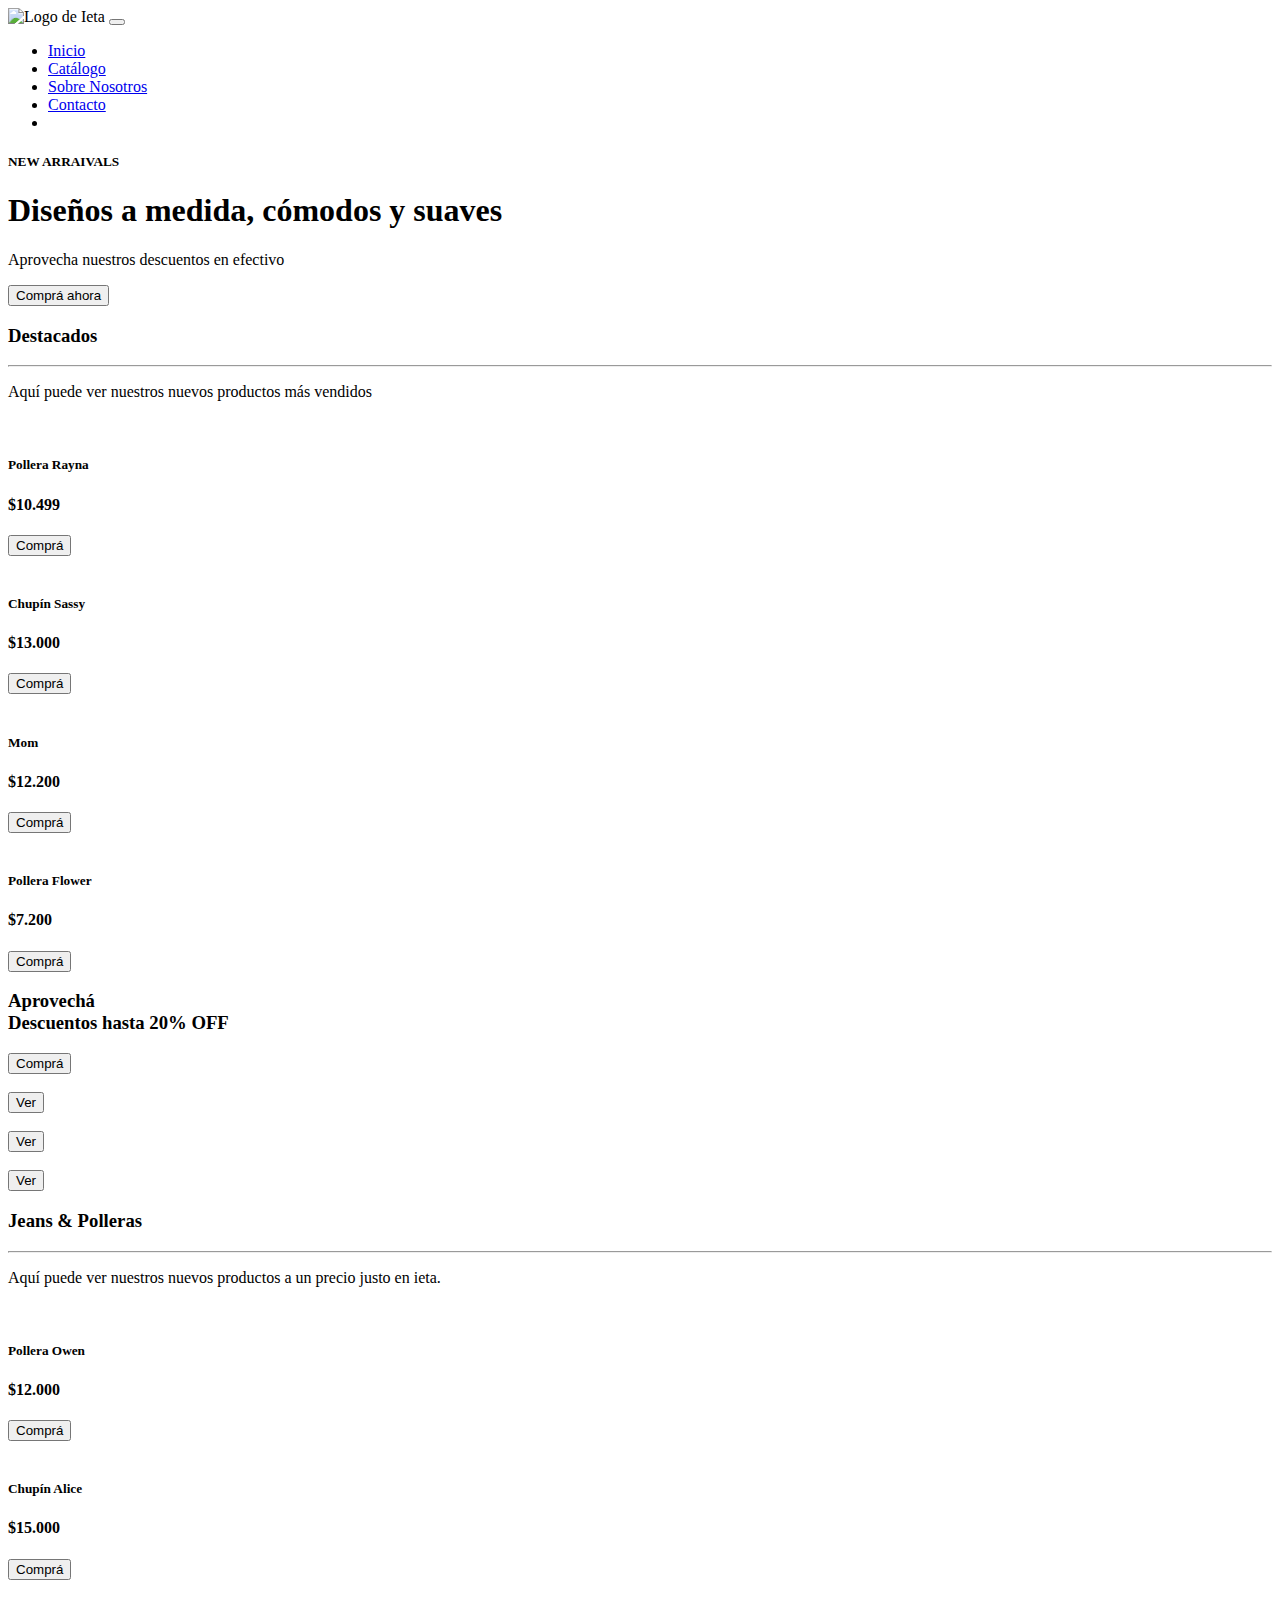
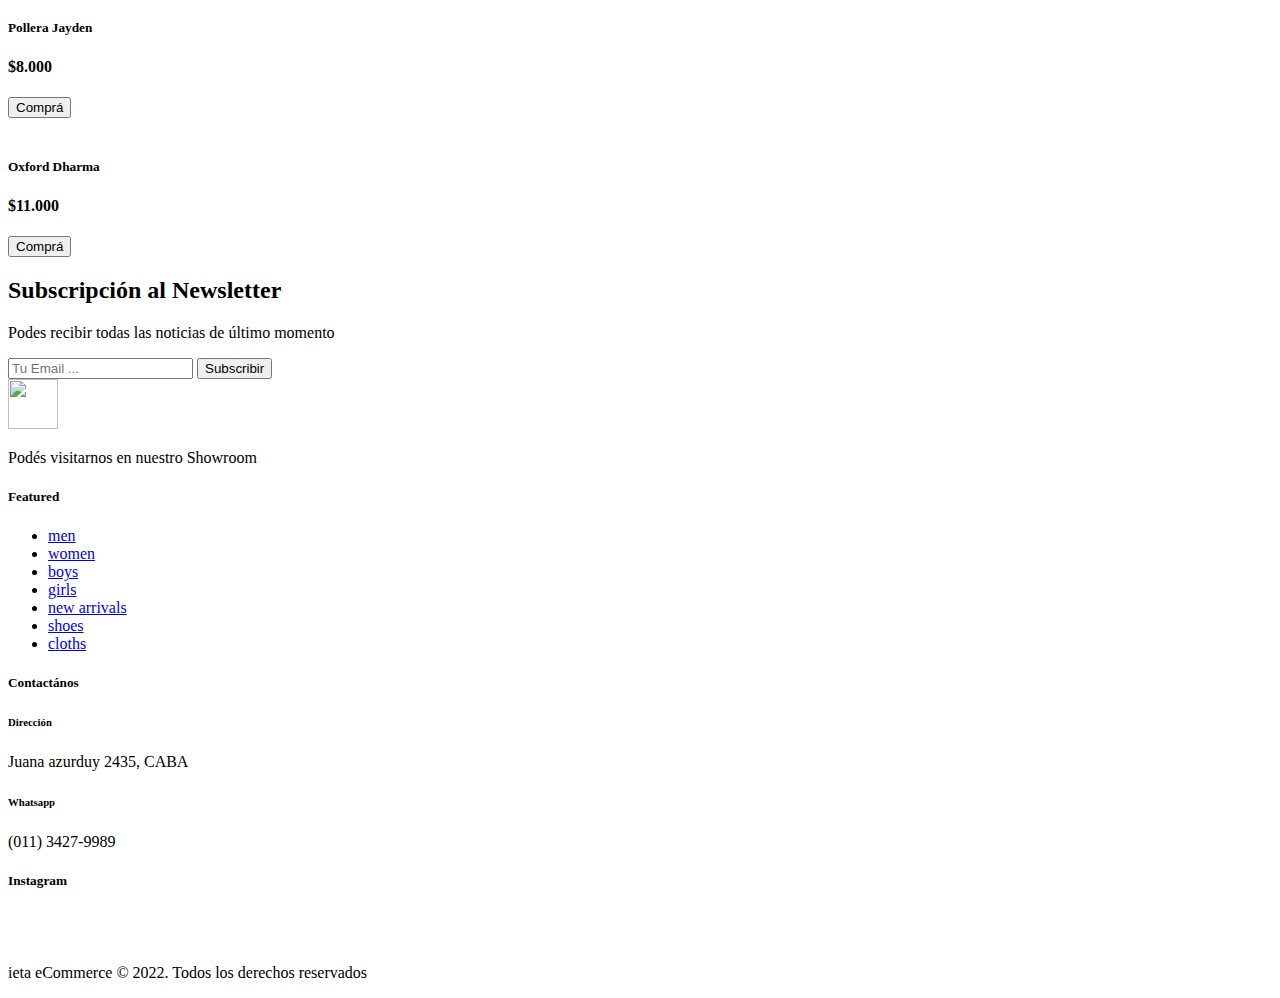
==== commit ad8655c8: "comentarios y alt" ====
--- a/Maquetas/maqueta definitiva/index.html
+++ b/Maquetas/maqueta definitiva/index.html
@@ -23,7 +23,7 @@
 
         <div class="container">
 
-            <img src="img/proyecto/logo.png" width="70" height="70" alt="">
+            <img src="img/proyecto/logo.png" width="70" height="70" alt="Logo de Ieta">
 
             <button class="navbar-toggler" type="button" data-bs-toggle="collapse"
                 data-bs-target="#navbarSupportedContent" aria-controls="navbarSupportedContent" aria-expanded="false"
